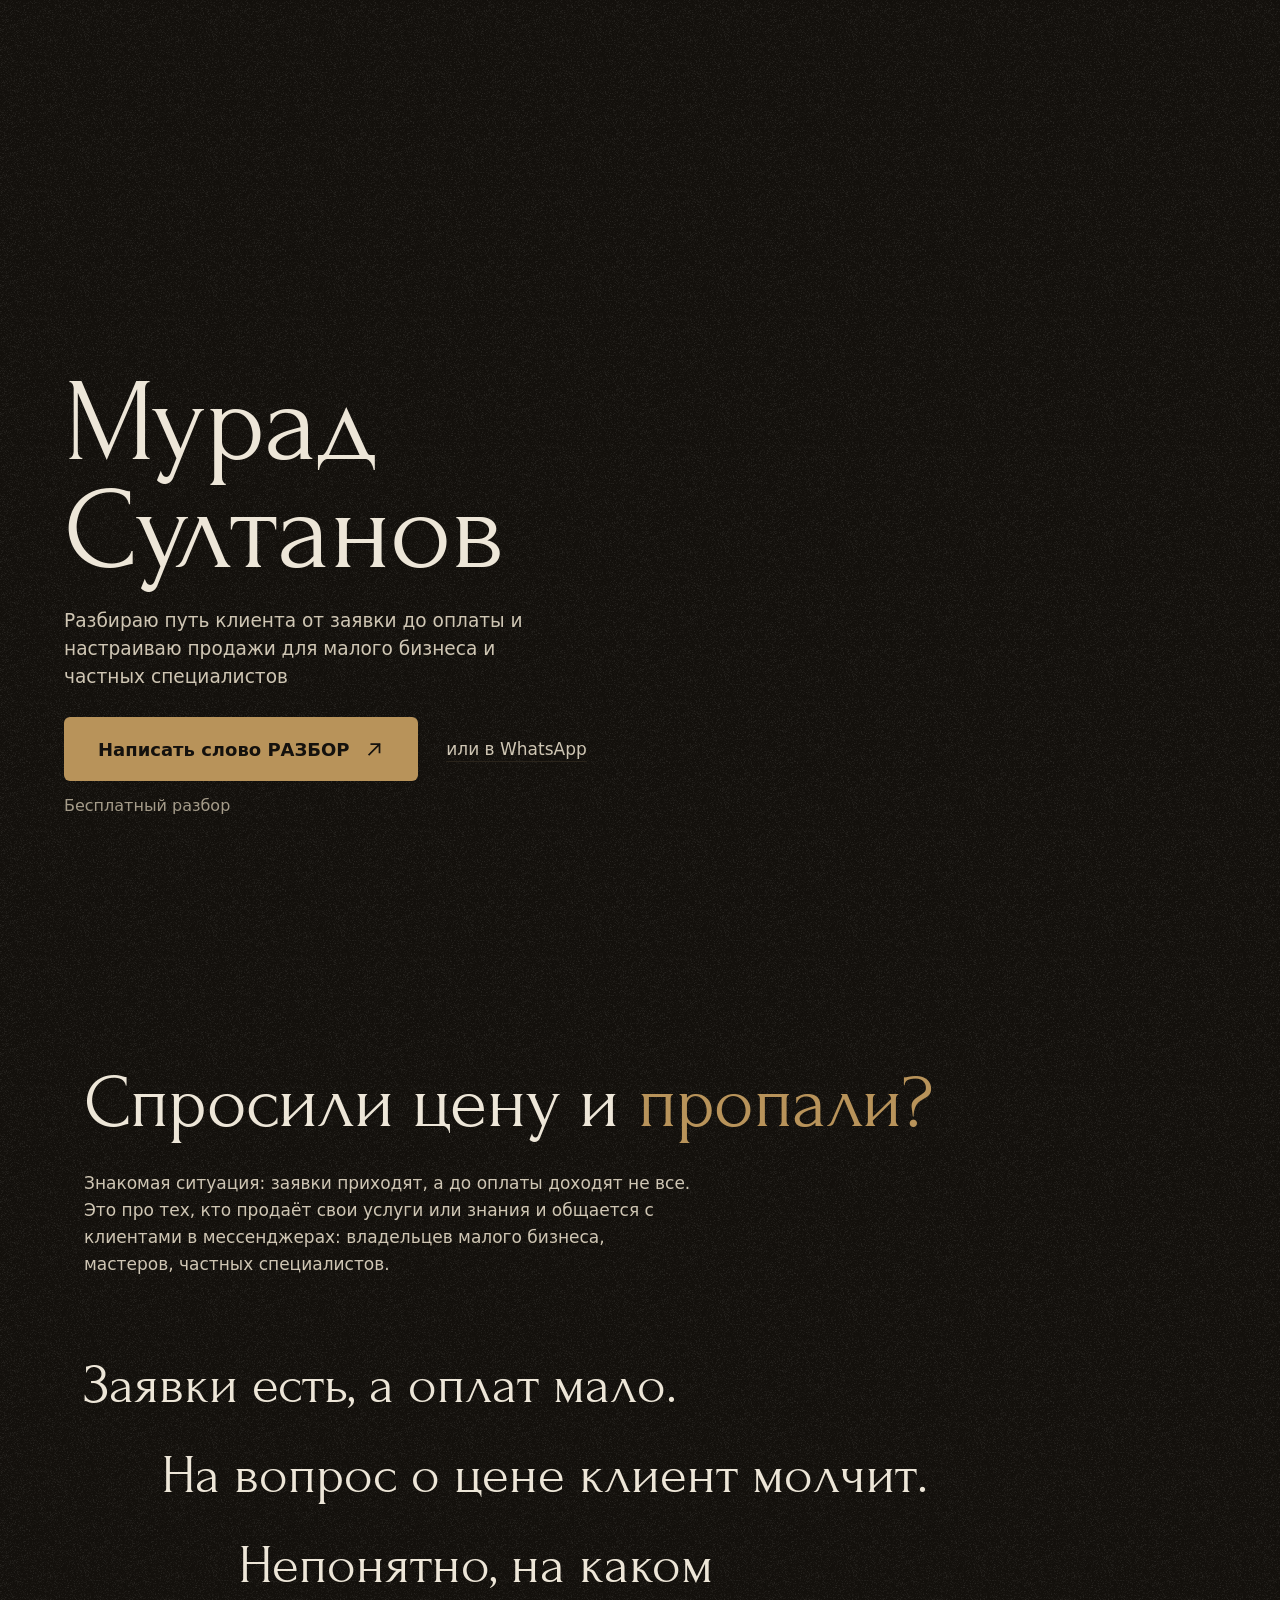
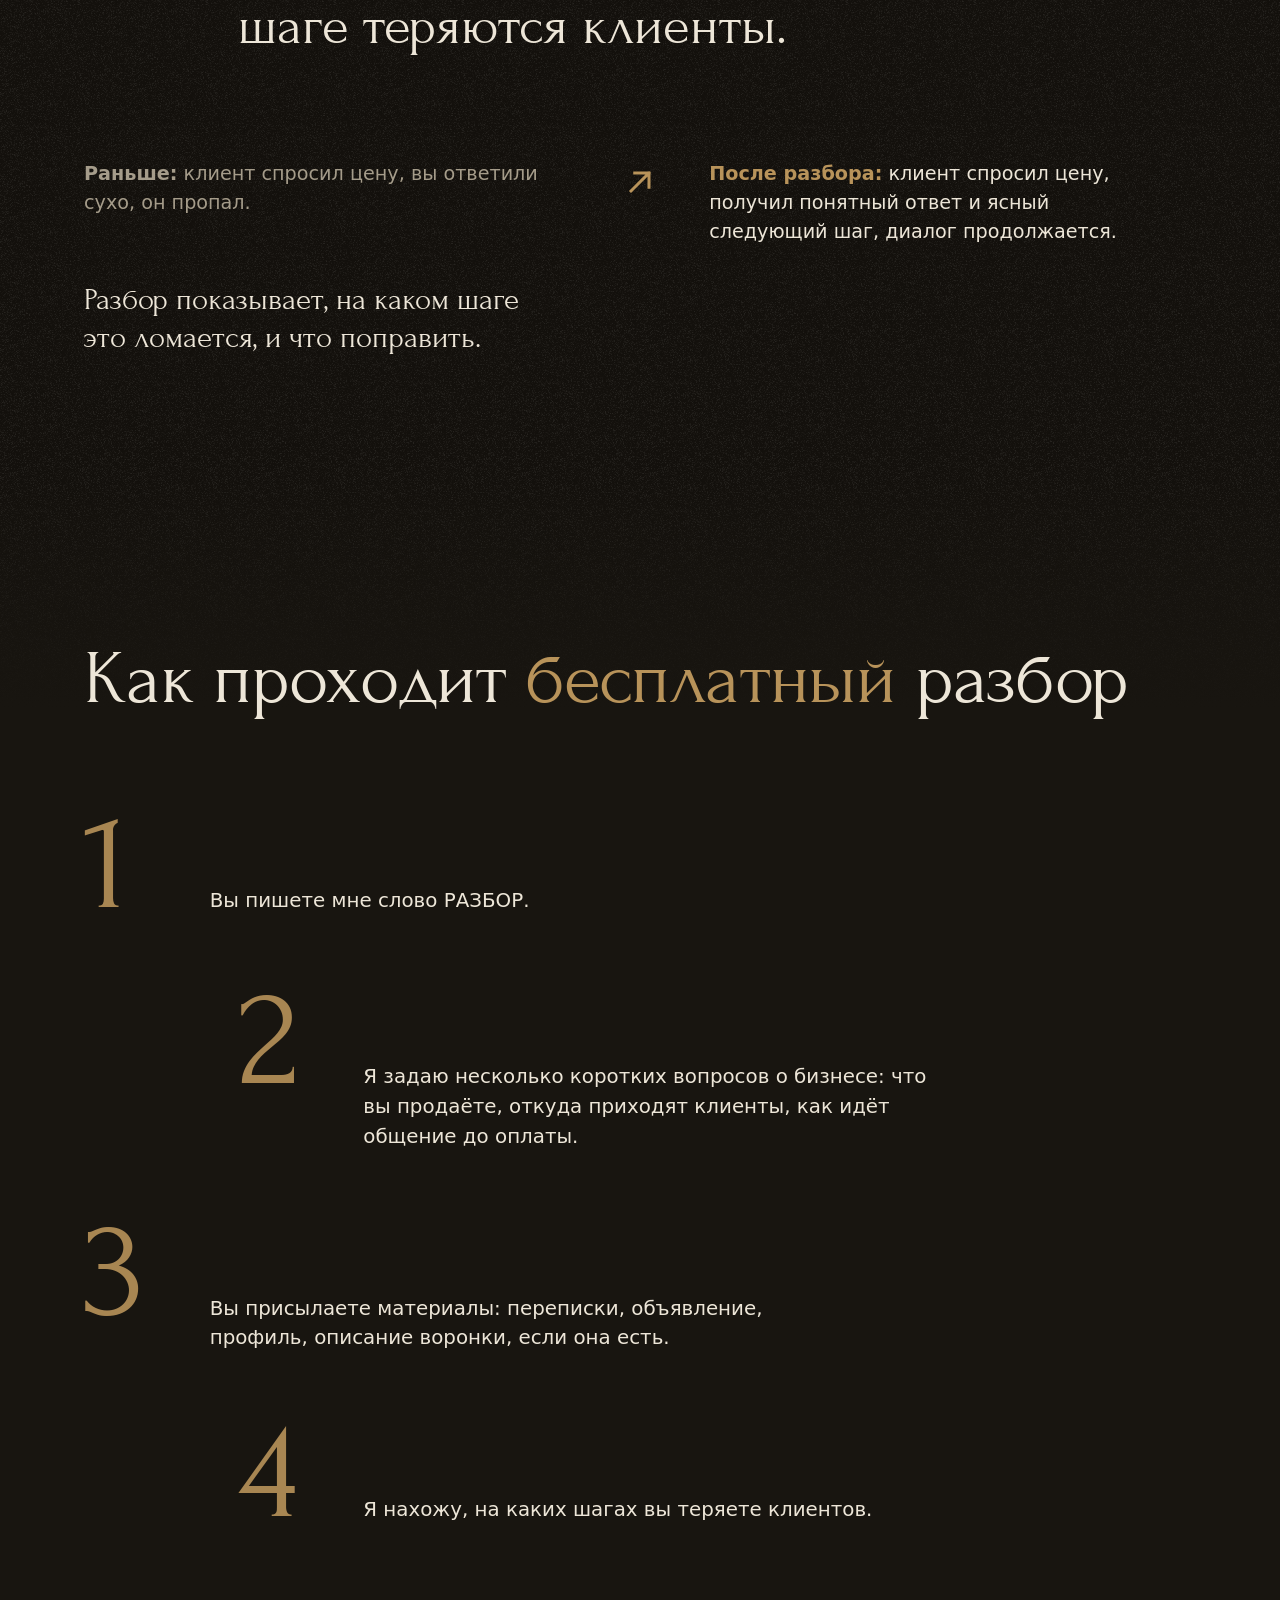
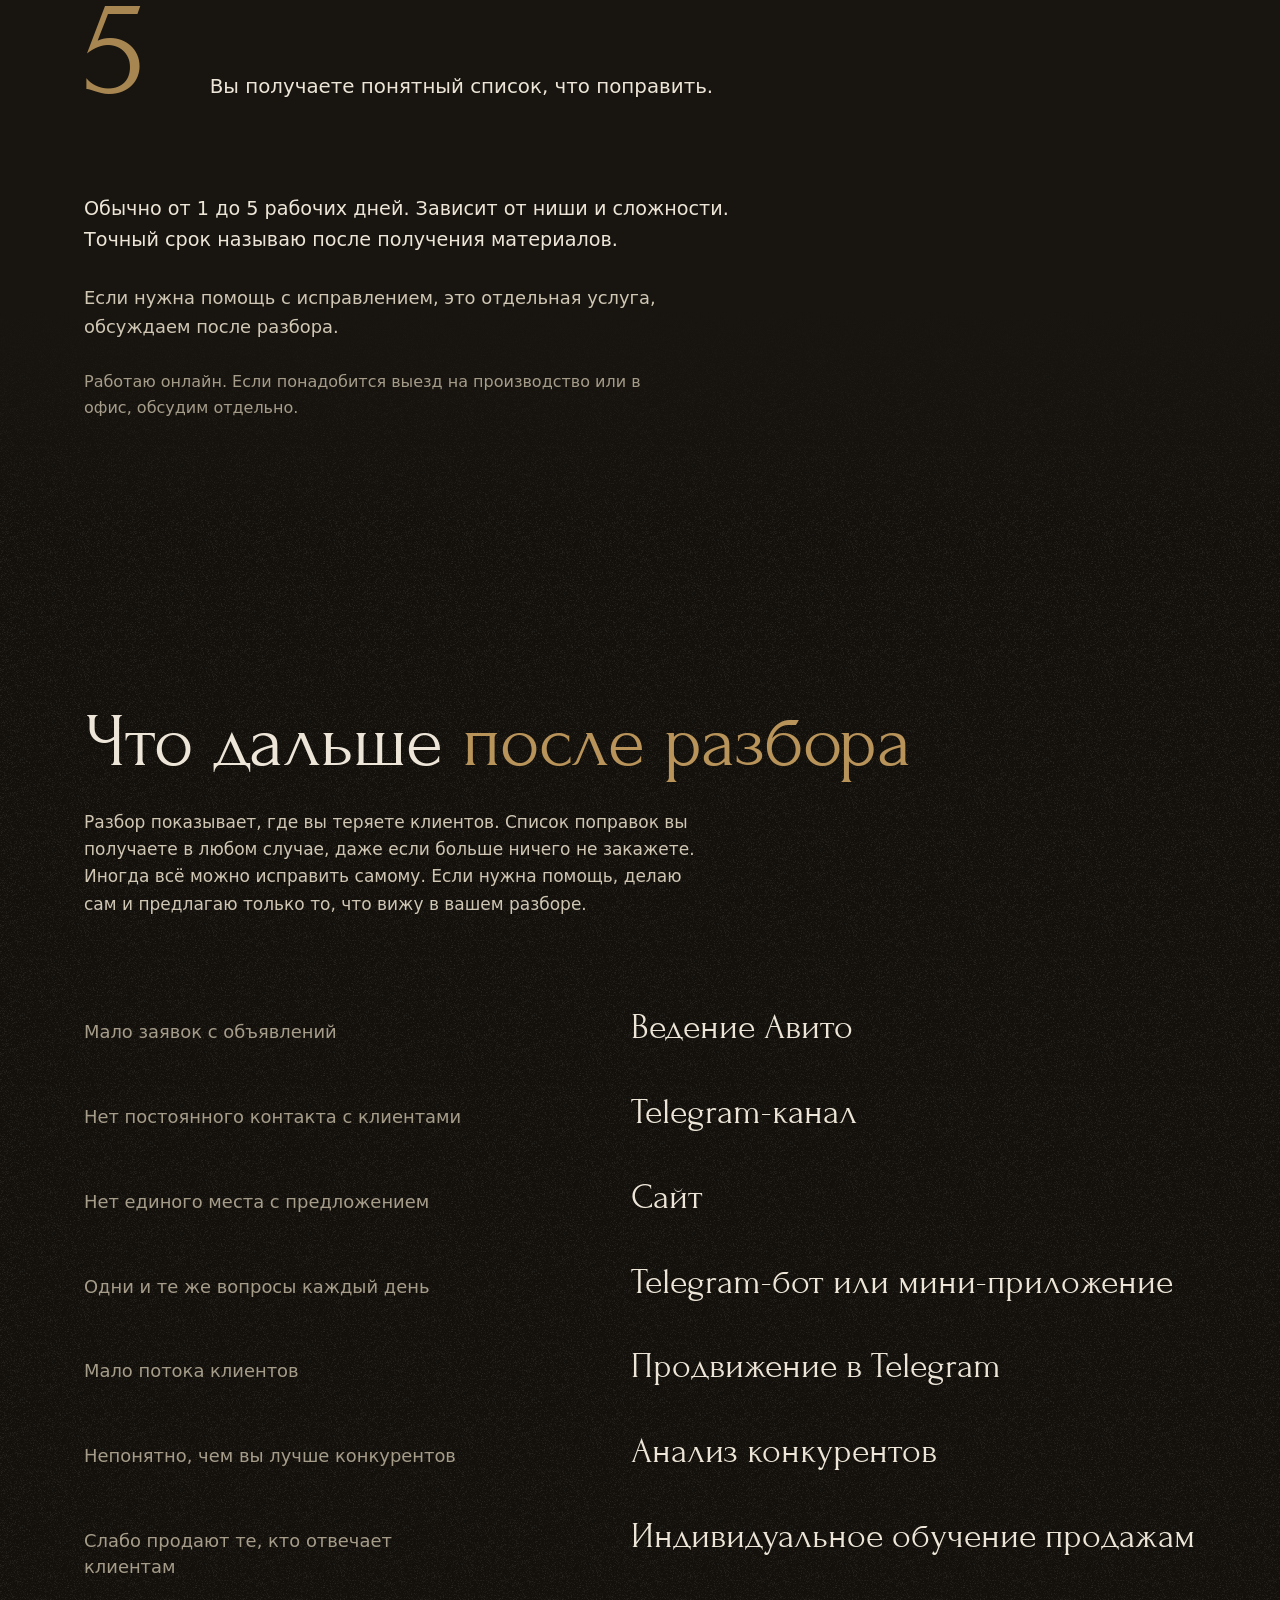
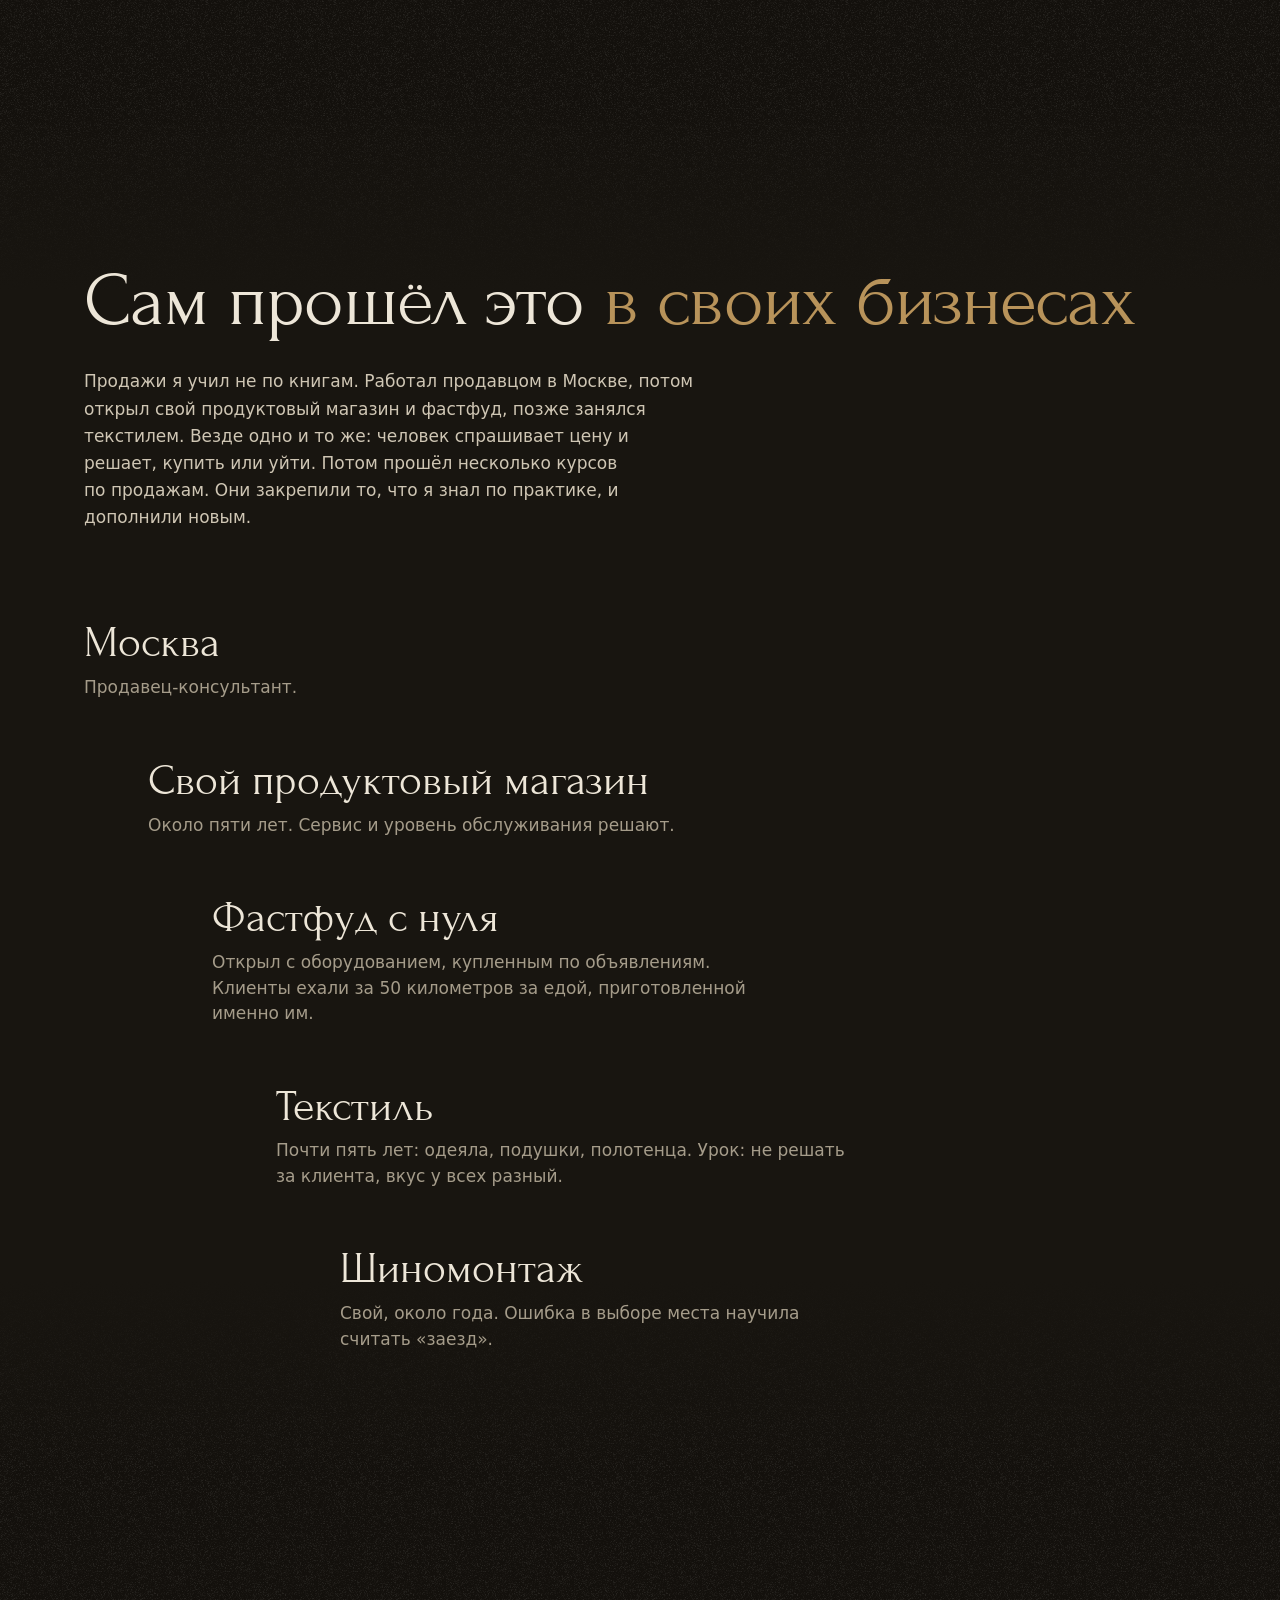
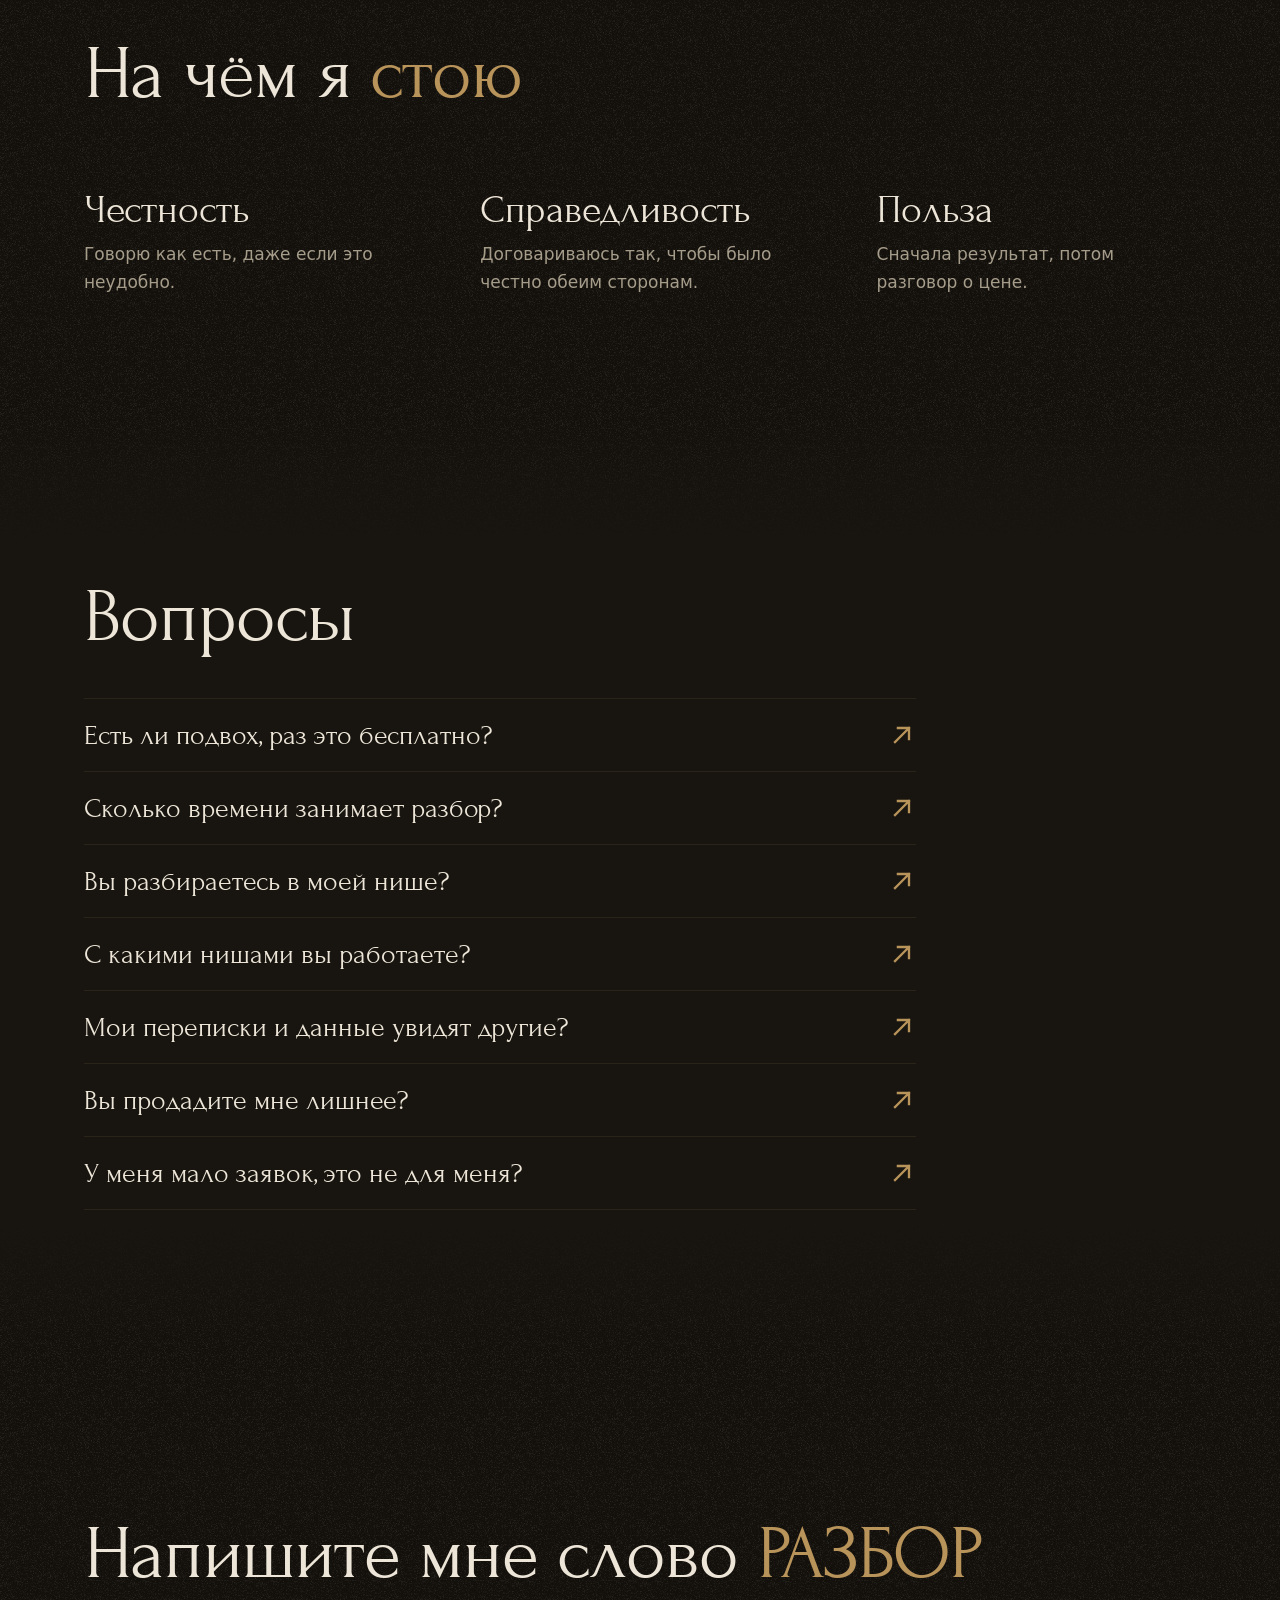
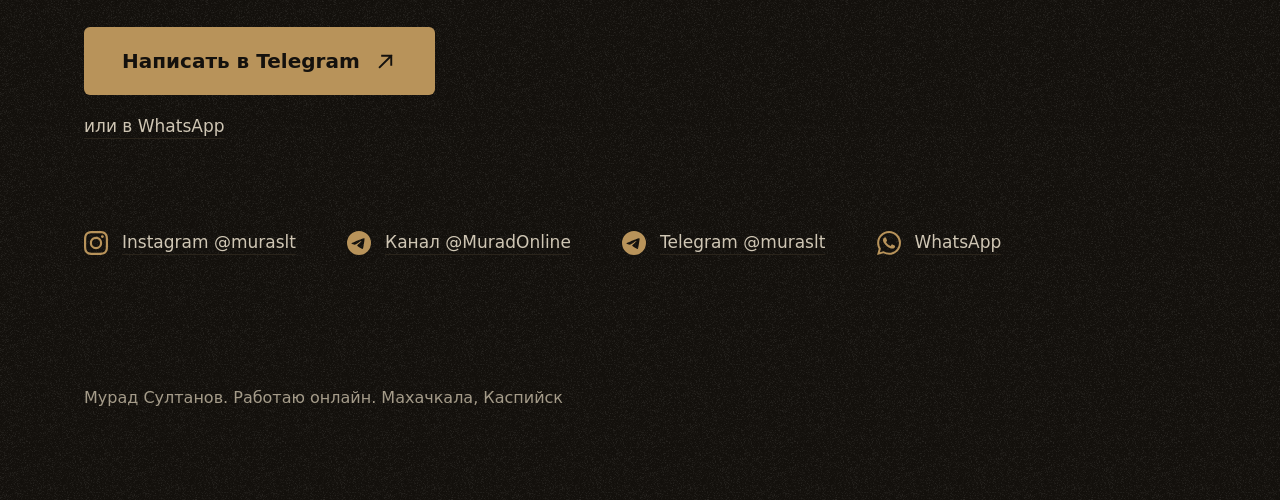
==== index.html @ cf6bb532 "Временный адрес github.io в canonical, og:image и sitemap Co-Authored-By: Claude Sonnet 5.5 <noreply" ====
<!doctype html>
<html lang="ru">
<head>
<meta charset="utf-8">
<meta name="viewport" content="width=device-width, initial-scale=1, viewport-fit=cover">
<title>Мурад Султанов | Разбор бизнеса</title>
<meta name="description" content="Разбираю путь клиента от заявки до оплаты и настраиваю продажи для малого бизнеса и частных специалистов. Бесплатный разбор.">

<!-- ВРЕМЕННО: пока сайт живёт на github.io, он закрыт от индексации. После переезда на свой домен удалите эту строку (см. README). -->
<meta name="robots" content="noindex, nofollow">

<meta http-equiv="Content-Security-Policy" content="default-src 'none'; script-src 'self'; style-src 'self'; img-src 'self'; font-src 'self'; connect-src 'self'; base-uri 'none'; form-action 'none'">
<meta name="referrer" content="no-referrer">
<meta name="theme-color" content="#14110d">
<meta name="color-scheme" content="dark">

<!-- ПЛЕЙСХОЛДЕР: заменить на настоящий адрес после создания репозитория или покупки домена (см. README) -->
<link rel="canonical" href="https://muraslt.github.io/">
<meta property="og:type" content="website">
<meta property="og:locale" content="ru_RU">
<meta property="og:site_name" content="Мурад Султанов">
<meta property="og:title" content="Мурад Султанов | Разбор бизнеса">
<meta property="og:description" content="Разбираю путь клиента от заявки до оплаты и настраиваю продажи для малого бизнеса и частных специалистов. Бесплатный разбор.">
<meta property="og:url" content="https://muraslt.github.io/">
<meta property="og:image" content="https://muraslt.github.io/og-image.jpg">
<meta property="og:image:width" content="1200">
<meta property="og:image:height" content="630">
<meta name="twitter:card" content="summary_large_image">
<meta name="twitter:title" content="Мурад Султанов | Разбор бизнеса">
<meta name="twitter:description" content="Разбираю путь клиента от заявки до оплаты и настраиваю продажи для малого бизнеса и частных специалистов. Бесплатный разбор.">
<meta name="twitter:image" content="https://muraslt.github.io/og-image.jpg">

<link rel="icon" href="favicon.svg" type="image/svg+xml">
<link rel="icon" href="favicon-32.png" type="image/png" sizes="32x32">
<link rel="apple-touch-icon" href="apple-touch-icon.png">

<link rel="preload" href="assets/fonts/forum-cyrillic.woff2" as="font" type="font/woff2" crossorigin>
<link rel="stylesheet" href="assets/style.css">
<script src="assets/main.js" defer></script>
</head>
<body>

<svg class="sprite" aria-hidden="true" focusable="false">
  <symbol id="i-arrow" viewBox="0 0 24 24"><path d="M6 18 18 6M8.5 6H18v9.5" fill="none" stroke="currentColor" stroke-width="2" stroke-linecap="square"/></symbol>
  <symbol id="i-tg" viewBox="0 0 24 24"><path d="M11.944 0A12 12 0 0 0 0 12a12 12 0 0 0 12 12 12 12 0 0 0 12-12A12 12 0 0 0 12 0a12 12 0 0 0-.056 0zm4.962 7.224c.1-.002.321.023.465.14a.506.506 0 0 1 .171.325c.016.093.036.306.02.472-.18 1.898-.962 6.502-1.36 8.627-.168.9-.499 1.201-.82 1.23-.696.065-1.225-.46-1.9-.902-1.056-.693-1.653-1.124-2.678-1.8-1.185-.78-.417-1.21.258-1.91.177-.184 3.247-2.977 3.307-3.23.007-.032.014-.15-.056-.212s-.174-.041-.249-.024c-.106.024-1.793 1.14-5.061 3.345-.48.33-.913.49-1.302.48-.428-.008-1.252-.241-1.865-.44-.752-.245-1.349-.374-1.297-.789.027-.216.325-.437.893-.663 3.498-1.524 5.83-2.529 6.998-3.014 3.332-1.386 4.025-1.627 4.476-1.635z"/></symbol>
  <symbol id="i-ig" viewBox="0 0 24 24"><path d="M7.0301.084c-1.2768.0602-2.1487.264-2.911.5634-.7888.3075-1.4575.72-2.1228 1.3877-.6652.6677-1.075 1.3368-1.3802 2.127-.2954.7638-.4956 1.6365-.552 2.914-.0564 1.2775-.0689 1.6882-.0626 4.947.0062 3.2586.0206 3.6671.0825 4.9473.061 1.2765.264 2.1482.5635 2.9107.308.7889.72 1.4573 1.388 2.1228.6679.6655 1.3365 1.0743 2.1285 1.38.7632.295 1.6361.4961 2.9134.552 1.2773.056 1.6884.069 4.9462.0627 3.2578-.0062 3.668-.0207 4.9478-.0814 1.28-.0607 2.147-.2652 2.9098-.5633.7889-.3086 1.4578-.72 2.1228-1.3881.665-.6682 1.0745-1.3378 1.3795-2.1284.2957-.7632.4966-1.636.552-2.9124.056-1.2809.0692-1.6898.063-4.948-.0063-3.2583-.021-3.6668-.0817-4.9465-.0607-1.2797-.264-2.1487-.5633-2.9117-.3084-.7889-.72-1.4568-1.3876-2.1228C21.2982 1.33 20.628.9208 19.8378.6165 19.074.321 18.2017.1197 16.9244.0645 15.6471.0093 15.236-.005 11.977.0014 8.718.0076 8.31.0215 7.0301.0839m.1402 21.6932c-1.17-.0509-1.8053-.2453-2.2287-.408-.5606-.216-.96-.4771-1.3819-.895-.422-.4178-.6811-.8186-.9-1.378-.1644-.4234-.3624-1.058-.4171-2.228-.0595-1.2645-.072-1.6442-.079-4.848-.007-3.2037.0053-3.583.0607-4.848.05-1.169.2456-1.805.408-2.2282.216-.5613.4762-.96.895-1.3816.4188-.4217.8184-.6814 1.3783-.9003.423-.1651 1.0575-.3614 2.227-.4171 1.2655-.06 1.6447-.072 4.848-.079 3.2033-.007 3.5835.005 4.8495.0608 1.169.0508 1.8053.2445 2.228.408.5608.216.96.4754 1.3816.895.4217.4194.6816.8176.9005 1.3787.1653.4217.3617 1.056.4169 2.2263.0602 1.2655.0739 1.645.0796 4.848.0058 3.203-.0055 3.5834-.061 4.848-.051 1.17-.245 1.8055-.408 2.2294-.216.5604-.4763.96-.8954 1.3814-.419.4215-.8181.6811-1.3783.9-.4224.1649-1.0577.3617-2.2262.4174-1.2656.0595-1.6448.072-4.8493.079-3.2045.007-3.5825-.006-4.848-.0608M16.953 5.5864A1.44 1.44 0 1 0 18.39 4.144a1.44 1.44 0 0 0-1.437 1.4424M5.8385 12.012c.0067 3.4032 2.7706 6.1557 6.173 6.1493 3.4026-.0065 6.157-2.7701 6.1506-6.1733-.0065-3.4032-2.771-6.1565-6.174-6.1498-3.403.0067-6.156 2.771-6.1496 6.1738M8 12.0077a4 4 0 1 1 4.008 3.9921A3.9996 3.9996 0 0 1 8 12.0077"/></symbol>
  <symbol id="i-wa" viewBox="0 0 24 24"><path d="M17.472 14.382c-.297-.149-1.758-.867-2.03-.967-.273-.099-.471-.148-.67.15-.197.297-.767.966-.94 1.164-.173.199-.347.223-.644.075-.297-.15-1.255-.463-2.39-1.475-.883-.788-1.48-1.761-1.653-2.059-.173-.297-.018-.458.13-.606.134-.133.298-.347.446-.52.149-.174.198-.298.298-.497.099-.198.05-.371-.025-.52-.075-.149-.669-1.612-.916-2.207-.242-.579-.487-.5-.669-.51-.173-.008-.371-.01-.57-.01-.198 0-.52.074-.792.372-.272.297-1.04 1.016-1.04 2.479 0 1.462 1.065 2.875 1.213 3.074.149.198 2.096 3.2 5.077 4.487.709.306 1.262.489 1.694.625.712.227 1.36.195 1.871.118.571-.085 1.758-.719 2.006-1.413.248-.694.248-1.289.173-1.413-.074-.124-.272-.198-.57-.347m-5.421 7.403h-.004a9.87 9.87 0 01-5.031-1.378l-.361-.214-3.741.982.998-3.648-.235-.374a9.86 9.86 0 01-1.51-5.26c.001-5.45 4.436-9.884 9.888-9.884 2.64 0 5.122 1.03 6.988 2.898a9.825 9.825 0 012.893 6.994c-.003 5.45-4.437 9.884-9.885 9.884m8.413-18.297A11.815 11.815 0 0012.05 0C5.495 0 .16 5.335.157 11.892c0 2.096.547 4.142 1.588 5.945L.057 24l6.305-1.654a11.882 11.882 0 005.683 1.448h.005c6.554 0 11.89-5.335 11.893-11.893a11.821 11.821 0 00-3.48-8.413Z"/></symbol>
</svg>

<main id="top">

<!-- ====== Первый экран ====== -->
<header class="hero" id="hero">
  <div class="hero__media" data-parallax>
    <picture>
      <source media="(min-width: 900px) and (min-aspect-ratio: 1/1)" type="image/avif" srcset="assets/img/portrait-d-800.avif 800w, assets/img/portrait-d-1400.avif 1400w, assets/img/portrait-d-2000.avif 2000w" sizes="75vw">
      <source media="(min-width: 900px) and (min-aspect-ratio: 1/1)" type="image/webp" srcset="assets/img/portrait-d-800.webp 800w, assets/img/portrait-d-1400.webp 1400w, assets/img/portrait-d-2000.webp 2000w" sizes="75vw">
      <source media="(min-width: 900px) and (min-aspect-ratio: 1/1)" srcset="assets/img/portrait-d-800.jpg 800w, assets/img/portrait-d-1400.jpg 1400w, assets/img/portrait-d-2000.jpg 2000w" sizes="75vw">
      <source type="image/avif" srcset="assets/img/portrait-m-640.avif 640w, assets/img/portrait-m-960.avif 960w, assets/img/portrait-m-1240.avif 1240w" sizes="100vw">
      <source type="image/webp" srcset="assets/img/portrait-m-640.webp 640w, assets/img/portrait-m-960.webp 960w, assets/img/portrait-m-1240.webp 1240w" sizes="100vw">
      <img src="assets/img/portrait-m-960.jpg" srcset="assets/img/portrait-m-640.jpg 640w, assets/img/portrait-m-960.jpg 960w, assets/img/portrait-m-1240.jpg 1240w" sizes="100vw" width="1240" height="1550" alt="Мурад Султанов" fetchpriority="high" decoding="async">
    </picture>
  </div>

  <div class="hero__body">
    <h1><span>Мурад</span> <span>Султанов</span></h1>
    <p class="hero__lead">Разбираю путь клиента от заявки до оплаты и настраиваю продажи для малого бизнеса и частных специалистов</p>
    <div class="hero__cta">
      <a class="btn" href="https://t.me/muraslt?text=%D0%90%D1%81%D1%81%D0%B0%D0%BB%D1%8F%D0%BC%D1%83%20%D0%B0%D0%BB%D0%B5%D0%B9%D0%BA%D1%83%D0%BC%21%20%D0%9C%D1%83%D1%80%D0%B0%D0%B4%2C%20%D1%85%D0%BE%D1%87%D1%83%20%D0%B1%D0%B5%D1%81%D0%BF%D0%BB%D0%B0%D1%82%D0%BD%D1%8B%D0%B9%20%D1%80%D0%B0%D0%B7%D0%B1%D0%BE%D1%80." target="_blank" rel="noopener" data-cta="hero">Написать слово РАЗБОР <svg class="arr" aria-hidden="true"><use href="#i-arrow"/></svg></a>
      <a class="link" href="https://wa.me/79291993333?text=%D0%90%D1%81%D1%81%D0%B0%D0%BB%D1%8F%D0%BC%D1%83%20%D0%B0%D0%BB%D0%B5%D0%B9%D0%BA%D1%83%D0%BC%21%20%D0%9C%D1%83%D1%80%D0%B0%D0%B4%2C%20%D1%85%D0%BE%D1%87%D1%83%20%D0%B1%D0%B5%D1%81%D0%BF%D0%BB%D0%B0%D1%82%D0%BD%D1%8B%D0%B9%20%D1%80%D0%B0%D0%B7%D0%B1%D0%BE%D1%80." target="_blank" rel="noopener">или в WhatsApp</a>
      <p class="hero__note">Бесплатный разбор</p>
    </div>
  </div>
</header>

<!-- ====== С чем помогаю ====== -->
<section class="section" aria-labelledby="h-help">
  <div class="wrap">
    <h2 id="h-help" data-reveal>Спросили цену и <em>пропали?</em></h2>
    <p class="lead" data-reveal>Знакомая ситуация: заявки приходят, а до оплаты доходят не все. Это про тех, кто продаёт свои услуги или знания и общается с клиентами в мессенджерах: владельцев малого бизнеса, мастеров, частных специалистов.</p>

    <ul class="theses">
      <li data-reveal>Заявки есть, а оплат мало.</li>
      <li data-reveal>На вопрос о цене клиент молчит.</li>
      <li data-reveal>Непонятно, на каком шаге теряются клиенты.</li>
    </ul>

    <div class="ba" data-reveal>
      <p class="ba__before"><strong>Раньше:</strong> клиент спросил цену, вы ответили сухо, он пропал.</p>
      <svg class="arr" aria-hidden="true"><use href="#i-arrow"/></svg>
      <p class="ba__after"><strong>После разбора:</strong> клиент спросил цену, получил понятный ответ и ясный следующий шаг, диалог продолжается.</p>
    </div>
    <p class="ba__sum" data-reveal>Разбор показывает, на каком шаге это ломается, и что поправить.</p>
  </div>
</section>

<!-- ====== Как проходит разбор ====== -->
<section class="section section--tint" aria-labelledby="h-how">
  <div class="wrap">
    <h2 id="h-how" data-reveal>Как проходит <em>бесплатный</em> разбор</h2>
    <ol class="steps">
      <li data-reveal><p>Вы пишете мне слово РАЗБОР.</p></li>
      <li data-reveal><p>Я задаю несколько коротких вопросов о бизнесе: что вы продаёте, откуда приходят клиенты, как идёт общение до оплаты.</p></li>
      <li data-reveal><p>Вы присылаете материалы: переписки, объявление, профиль, описание воронки, если она есть.</p></li>
      <li data-reveal><p>Я нахожу, на каких шагах вы теряете клиентов.</p></li>
      <li data-reveal><p>Вы получаете понятный список, что поправить.</p></li>
    </ol>
    <p class="timing" data-reveal>Обычно от 1 до 5 рабочих дней. Зависит от ниши и сложности. Точный срок называю после получения материалов.</p>
    <p class="after-help" data-reveal>Если нужна помощь с исправлением, это отдельная услуга, обсуждаем после разбора.</p>
    <p class="fineprint" data-reveal>Работаю онлайн. Если понадобится выезд на производство или в офис, обсудим отдельно.</p>
  </div>
</section>

<!-- ====== Что дальше после разбора ====== -->
<section class="section" aria-labelledby="h-next">
  <div class="wrap">
    <h2 id="h-next" data-reveal>Что дальше <em>после разбора</em></h2>
    <p class="lead" data-reveal>Разбор показывает, где вы теряете клиентов. Список поправок вы получаете в любом случае, даже если больше ничего не закажете. Иногда всё можно исправить самому. Если нужна помощь, делаю сам и предлагаю только то, что вижу в вашем разборе.</p>
    <dl class="next">
      <div data-reveal><dt>Мало заявок с объявлений</dt><dd>Ведение Авито</dd></div>
      <div data-reveal><dt>Нет постоянного контакта с клиентами</dt><dd>Telegram-канал</dd></div>
      <div data-reveal><dt>Нет единого места с предложением</dt><dd>Сайт</dd></div>
      <div data-reveal><dt>Одни и те же вопросы каждый день</dt><dd>Telegram-бот или мини-приложение</dd></div>
      <div data-reveal><dt>Мало потока клиентов</dt><dd>Продвижение в Telegram</dd></div>
      <div data-reveal><dt>Непонятно, чем вы лучше конкурентов</dt><dd>Анализ конкурентов</dd></div>
      <div data-reveal><dt>Слабо продают те, кто отвечает клиентам</dt><dd>Индивидуальное обучение продажам</dd></div>
    </dl>
  </div>
</section>

<!-- ====== Мой путь ====== -->
<section class="section section--tint" aria-labelledby="h-path">
  <div class="wrap">
    <h2 id="h-path" data-reveal>Сам прошёл это <em>в своих бизнесах</em></h2>
    <p class="lead" data-reveal>Продажи я учил не по книгам. Работал продавцом в Москве, потом открыл свой продуктовый магазин и фастфуд, позже занялся текстилем. Везде одно и то же: человек спрашивает цену и решает, купить или уйти. Потом прошёл несколько курсов по продажам. Они закрепили то, что я знал по практике, и дополнили новым.</p>
    <ol class="path">
      <li data-reveal><h3>Москва</h3><p>Продавец-консультант.</p></li>
      <li data-reveal><h3>Свой продуктовый магазин</h3><p>Около пяти лет. Сервис и уровень обслуживания решают.</p></li>
      <li data-reveal><h3>Фастфуд с нуля</h3><p>Открыл с оборудованием, купленным по объявлениям. Клиенты ехали за 50 километров за едой, приготовленной именно им.</p></li>
      <li data-reveal><h3>Текстиль</h3><p>Почти пять лет: одеяла, подушки, полотенца. Урок: не решать за клиента, вкус у всех разный.</p></li>
      <li data-reveal><h3>Шиномонтаж</h3><p>Свой, около года. Ошибка в выборе места научила считать «заезд».</p></li>
    </ol>
  </div>
</section>

<!-- ====== Принципы ====== -->
<section class="section" aria-labelledby="h-values">
  <div class="wrap">
    <h2 id="h-values" data-reveal>На чём я <em>стою</em></h2>
    <div class="values">
      <div data-reveal><h3>Честность</h3><p>Говорю как есть, даже если это неудобно.</p></div>
      <div data-reveal><h3>Справедливость</h3><p>Договариваюсь так, чтобы было честно обеим сторонам.</p></div>
      <div data-reveal><h3>Польза</h3><p>Сначала результат, потом разговор о цене.</p></div>
    </div>
  </div>
</section>

<!-- ====== Вопросы ====== -->
<section class="section section--tint" aria-labelledby="h-faq">
  <div class="wrap">
    <h2 id="h-faq" data-reveal>Вопросы</h2>
    <div class="faq">
      <details>
        <summary>Есть ли подвох, раз это бесплатно? <svg class="arr" aria-hidden="true"><use href="#i-arrow"/></svg></summary>
        <p>Нет. Разбор бесплатный, и список, что поправить, вы получаете всегда, даже если больше ничего не закажете. Дальше решаете сами: исправить своими силами или попросить помощи. Помощь с исправлением это отдельная услуга.</p>
      </details>
      <details>
        <summary>Сколько времени занимает разбор? <svg class="arr" aria-hidden="true"><use href="#i-arrow"/></svg></summary>
        <p>Обычно от 1 до 5 рабочих дней. Зависит от ниши и сложности: если бизнес масштабный или нишу нужно изучать дольше, например онлайн-бизнес по всей стране, понадобится больше времени. Точный срок называю после получения материалов, до начала работы.</p>
      </details>
      <details>
        <summary>Вы разбираетесь в моей нише? <svg class="arr" aria-hidden="true"><use href="#i-arrow"/></svg></summary>
        <p>Нишу изучаю по вашим ответам и материалам. Продажи везде устроены похоже: человек написал, получил ответ, решил, платить или нет. Сам прошёл это в магазине, общепите и текстиле.</p>
      </details>
      <details>
        <summary>С какими нишами вы работаете? <svg class="arr" aria-hidden="true"><use href="#i-arrow"/></svg></summary>
        <p>Беру не все ниши. Работаю только с тем, что разрешено и честно. Если ваша ниша мне не подходит, скажу об этом сразу, чтобы не тратить ваше время.</p>
      </details>
      <details>
        <summary>Мои переписки и данные увидят другие? <svg class="arr" aria-hidden="true"><use href="#i-arrow"/></svg></summary>
        <p>Нет. Материалы остаются у меня и нужны только для разбора. Если ваш разбор может стать кейсом или отзывом, это возможно только с вашего согласия, без названия и данных, пока вы сами не решите иначе. Без разрешения он никуда не уходит.</p>
      </details>
      <details>
        <summary>Вы продадите мне лишнее? <svg class="arr" aria-hidden="true"><use href="#i-arrow"/></svg></summary>
        <p>Нет. Помощь предлагаю только там, где вижу в разборе, что она нужна. Если не нужна, так и скажу.</p>
      </details>
      <details>
        <summary>У меня мало заявок, это не для меня? <svg class="arr" aria-hidden="true"><use href="#i-arrow"/></svg></summary>
        <p>Это нормально. Разбор как раз показывает, где теряются заявки, даже когда их немного.</p>
      </details>
    </div>
  </div>
</section>

<!--
====== Отзывы (СКРЫТО, заготовка под будущие настоящие отзывы) ======
Включать только настоящие отзывы с письменного согласия автора. Ничего не выдумывать.
<section class="section" aria-labelledby="h-reviews">
  <div class="wrap">
    <h2 id="h-reviews">Отзывы</h2>
    <ul class="reviews">
      <li><blockquote>Текст отзыва</blockquote><p>Имя, ниша (с согласия автора)</p></li>
    </ul>
  </div>
</section>
-->

<!--
====== В деле (СКРЫТО, заготовка под второе фото) ======
<section class="section" aria-labelledby="h-action">
  <div class="wrap">
    <h2 id="h-action">В деле</h2>
    <img src="assets/img/in-action.jpg" width="1600" height="1000" alt="Мурад Султанов за работой" loading="lazy" decoding="async">
  </div>
</section>
-->

<!-- ====== Контакты ====== -->
<section class="section contact" id="contacts" aria-labelledby="h-contact">
  <div class="wrap">
    <h2 id="h-contact" data-reveal>Напишите мне слово <em>РАЗБОР</em></h2>
    <a class="btn" href="https://t.me/muraslt?text=%D0%90%D1%81%D1%81%D0%B0%D0%BB%D1%8F%D0%BC%D1%83%20%D0%B0%D0%BB%D0%B5%D0%B9%D0%BA%D1%83%D0%BC%21%20%D0%9C%D1%83%D1%80%D0%B0%D0%B4%2C%20%D1%85%D0%BE%D1%87%D1%83%20%D0%B1%D0%B5%D1%81%D0%BF%D0%BB%D0%B0%D1%82%D0%BD%D1%8B%D0%B9%20%D1%80%D0%B0%D0%B7%D0%B1%D0%BE%D1%80." target="_blank" rel="noopener" data-cta="final">Написать в Telegram <svg class="arr" aria-hidden="true"><use href="#i-arrow"/></svg></a>
    <p class="contact__alt"><a class="link" href="https://wa.me/79291993333?text=%D0%90%D1%81%D1%81%D0%B0%D0%BB%D1%8F%D0%BC%D1%83%20%D0%B0%D0%BB%D0%B5%D0%B9%D0%BA%D1%83%D0%BC%21%20%D0%9C%D1%83%D1%80%D0%B0%D0%B4%2C%20%D1%85%D0%BE%D1%87%D1%83%20%D0%B1%D0%B5%D1%81%D0%BF%D0%BB%D0%B0%D1%82%D0%BD%D1%8B%D0%B9%20%D1%80%D0%B0%D0%B7%D0%B1%D0%BE%D1%80." target="_blank" rel="noopener">или в WhatsApp</a></p>

    <nav class="social" aria-label="Контакты и соцсети">
      <a href="https://instagram.com/muraslt" target="_blank" rel="noopener"><svg class="ico" aria-hidden="true"><use href="#i-ig"/></svg><span>Instagram @muraslt</span></a>
      <a href="https://t.me/MuradOnline" target="_blank" rel="noopener"><svg class="ico" aria-hidden="true"><use href="#i-tg"/></svg><span>Канал @MuradOnline</span></a>
      <a href="https://t.me/muraslt" target="_blank" rel="noopener"><svg class="ico" aria-hidden="true"><use href="#i-tg"/></svg><span>Telegram @muraslt</span></a>
      <a href="https://wa.me/79291993333" target="_blank" rel="noopener"><svg class="ico" aria-hidden="true"><use href="#i-wa"/></svg><span>WhatsApp</span></a>
    </nav>

    <footer class="footer">
      <p>Мурад Султанов. Работаю онлайн. Махачкала, Каспийск</p>
    </footer>
  </div>
</section>

</main>

<div class="sticky" id="sticky">
  <a class="btn" href="https://t.me/muraslt?text=%D0%90%D1%81%D1%81%D0%B0%D0%BB%D1%8F%D0%BC%D1%83%20%D0%B0%D0%BB%D0%B5%D0%B9%D0%BA%D1%83%D0%BC%21%20%D0%9C%D1%83%D1%80%D0%B0%D0%B4%2C%20%D1%85%D0%BE%D1%87%D1%83%20%D0%B1%D0%B5%D1%81%D0%BF%D0%BB%D0%B0%D1%82%D0%BD%D1%8B%D0%B9%20%D1%80%D0%B0%D0%B7%D0%B1%D0%BE%D1%80." target="_blank" rel="noopener" data-cta="sticky">Написать слово РАЗБОР <svg class="arr" aria-hidden="true"><use href="#i-arrow"/></svg></a>
</div>

</body>
</html>
---- assets/style.css ----
/* Мурад Султанов: сайт-визитка. Чистый CSS, без сборки. */

@font-face {
  font-family: "Forum";
  font-style: normal;
  font-weight: 400;
  font-display: swap;
  src: url("fonts/forum-cyrillic.woff2") format("woff2");
  unicode-range: U+0301, U+0400-045F, U+0490-0491, U+04B0-04B1, U+2116;
}
@font-face {
  font-family: "Forum";
  font-style: normal;
  font-weight: 400;
  font-display: swap;
  src: url("fonts/forum-latin.woff2") format("woff2");
  unicode-range: U+0000-00FF, U+0131, U+0152-0153, U+02BB-02BC, U+02C6, U+02DA, U+02DC, U+2000-206F, U+2074, U+20AC, U+2122, U+2191, U+2193, U+2212, U+2215, U+FEFF, U+FFFD;
}

:root{
  --fade-left: linear-gradient(to right, rgba(0,0,0,0.000) 0.0%, rgba(0,0,0,0.003) 1.9%, rgba(0,0,0,0.023) 3.7%, rgba(0,0,0,0.069) 5.6%, rgba(0,0,0,0.145) 7.4%, rgba(0,0,0,0.246) 9.3%, rgba(0,0,0,0.368) 11.1%, rgba(0,0,0,0.500) 13.0%, rgba(0,0,0,0.632) 14.9%, rgba(0,0,0,0.754) 16.7%, rgba(0,0,0,0.855) 18.6%, rgba(0,0,0,0.931) 20.4%, rgba(0,0,0,0.977) 22.3%, rgba(0,0,0,0.997) 24.1%, rgba(0,0,0,1.000) 26.0%);
  --fade-bottom: linear-gradient(to bottom, rgba(0,0,0,1.000) 56.0%, rgba(0,0,0,0.997) 59.1%, rgba(0,0,0,0.977) 62.3%, rgba(0,0,0,0.931) 65.4%, rgba(0,0,0,0.855) 68.6%, rgba(0,0,0,0.754) 71.7%, rgba(0,0,0,0.632) 74.9%, rgba(0,0,0,0.500) 78.0%, rgba(0,0,0,0.368) 81.1%, rgba(0,0,0,0.246) 84.3%, rgba(0,0,0,0.145) 87.4%, rgba(0,0,0,0.069) 90.6%, rgba(0,0,0,0.023) 93.7%, rgba(0,0,0,0.003) 96.9%, rgba(0,0,0,0.000) 100.0%);
  --fade-sides: linear-gradient(to right, rgba(0,0,0,0.000) 0.0%, rgba(0,0,0,0.005) 2.5%, rgba(0,0,0,0.035) 5.0%, rgba(0,0,0,0.104) 7.5%, rgba(0,0,0,0.210) 10.0%, rgba(0,0,0,0.347) 12.5%, rgba(0,0,0,0.500) 15.0%, rgba(0,0,0,0.653) 17.5%, rgba(0,0,0,0.790) 20.0%, rgba(0,0,0,0.896) 22.5%, rgba(0,0,0,0.965) 25.0%, rgba(0,0,0,0.995) 27.5%, rgba(0,0,0,1.000) 30.0%, rgba(0,0,0,1.000) 70.0%, rgba(0,0,0,0.995) 72.5%, rgba(0,0,0,0.965) 75.0%, rgba(0,0,0,0.896) 77.5%, rgba(0,0,0,0.790) 80.0%, rgba(0,0,0,0.653) 82.5%, rgba(0,0,0,0.500) 85.0%, rgba(0,0,0,0.347) 87.5%, rgba(0,0,0,0.210) 90.0%, rgba(0,0,0,0.104) 92.5%, rgba(0,0,0,0.035) 95.0%, rgba(0,0,0,0.005) 97.5%, rgba(0,0,0,0.000) 100.0%);
  --fade-bottom-m: linear-gradient(to bottom, rgba(0,0,0,1.000) 64.0%, rgba(0,0,0,0.997) 66.6%, rgba(0,0,0,0.977) 69.1%, rgba(0,0,0,0.931) 71.7%, rgba(0,0,0,0.855) 74.3%, rgba(0,0,0,0.754) 76.9%, rgba(0,0,0,0.632) 79.4%, rgba(0,0,0,0.500) 82.0%, rgba(0,0,0,0.368) 84.6%, rgba(0,0,0,0.246) 87.1%, rgba(0,0,0,0.145) 89.7%, rgba(0,0,0,0.069) 92.3%, rgba(0,0,0,0.023) 94.9%, rgba(0,0,0,0.003) 97.4%, rgba(0,0,0,0.000) 100.0%);
}

:root {
  --bg: #14110d;
  --surface: #1d1913;
  --tint: #181510;
  --edge: #2a241b;
  --text: #ede6d8;
  --text-2: #cfc6b4;
  --muted: #a59c8a;
  --accent: #b8935a;
  --accent-hover: #c8a66c;
  --accent-press: #a3803f;
  --on-accent: #14110d;

  --r: 6px;
  --pad: clamp(20px, 5vw, 72px);
  --serif: "Forum", "Iowan Old Style", Georgia, "Times New Roman", serif;
  --sans: system-ui, -apple-system, "Segoe UI", Roboto, sans-serif;

  color-scheme: dark;
  interpolate-size: allow-keywords;
}

*,
*::before,
*::after {
  box-sizing: border-box;
}

html {
  background: var(--bg);
  -webkit-text-size-adjust: 100%;
  text-size-adjust: 100%;
}

body {
  margin: 0;
  background: var(--bg) url("grain.png") repeat;
  background-size: 128px 128px;
  color: var(--text);
  font: 17px/1.6 var(--sans);
  overflow-x: clip;
  -webkit-font-smoothing: antialiased;
}

img {
  display: block;
  max-width: 100%;
}

h1,
h2,
h3,
p,
ol,
ul,
dl,
dd {
  margin: 0;
}

ol,
ul {
  padding: 0;
  list-style: none;
}

a {
  color: inherit;
}

:focus-visible {
  outline: 2px solid var(--text);
  outline-offset: 4px;
  border-radius: 2px;
}

.sprite {
  position: absolute;
  width: 0;
  height: 0;
  overflow: hidden;
}

.wrap {
  width: 100%;
  max-width: 1240px;
  margin-inline: auto;
  padding-inline: var(--pad);
}

.ico {
  width: 24px;
  height: 24px;
  flex: none;
  fill: currentColor;
}

.arr {
  width: 1.15em;
  height: 1.15em;
  flex: none;
  transition: transform 0.25s ease;
}

/* ---------- кнопка ---------- */

.btn {
  display: inline-flex;
  align-items: center;
  justify-content: center;
  gap: 14px;
  min-height: 60px;
  padding: 0 28px;
  border-radius: var(--r);
  background: var(--accent);
  color: var(--on-accent);
  font: 600 18px/1.2 var(--sans);
  text-decoration: none;
  transition: background-color 0.2s ease;
}
.btn:hover {
  background: var(--accent-hover);
}
.btn:active {
  background: var(--accent-press);
}
.btn:hover .arr,
.btn:focus-visible .arr {
  transform: translate(3px, -3px);
}
.btn:focus-visible {
  outline-color: var(--text);
}

.link {
  display: inline-flex;
  align-items: center;
  gap: 8px;
  min-height: 48px;
  color: var(--text-2);
  text-decoration: underline;
  text-decoration-color: var(--edge);
  text-decoration-thickness: 1px;
  text-underline-offset: 6px;
  transition: color 0.2s ease, text-decoration-color 0.2s ease;
}
.link:hover {
  color: var(--text);
  text-decoration-color: var(--accent);
}
.link:hover .arr {
  transform: translate(2px, -2px);
}

/* ---------- первый экран ---------- */

.hero {
  position: relative;
  isolation: isolate;
  display: flex;
  flex-direction: column;
  min-height: 100vh;
  min-height: 100svh;
  overflow: clip;
}

.hero__media {
  position: relative;
  z-index: -1;
  flex: 1 1 0;
  min-height: 300px;
  max-height: 124vw;
  -webkit-mask-image: var(--fade-bottom-m);
  mask-image: var(--fade-bottom-m);
  will-change: transform;
}
.hero__media img {
  position: absolute;
  inset: 0;
  width: 100%;
  height: 100%;
  object-fit: cover;
  object-position: 50% 0;
}

.hero__body {
  position: relative;
  flex: none;
  margin-top: calc(-1 * clamp(36px, 11vw, 84px));
  padding: 0 var(--pad) clamp(20px, 3.5svh, 40px);
}

.hero h1 {
  font: 400 clamp(52px, 17vw, 124px) / 0.95 var(--serif);
  letter-spacing: -0.01em;
  color: var(--text);
}
.hero h1 span {
  display: block;
}

.hero__lead {
  max-width: 34em;
  margin-top: clamp(14px, 2.4svh, 24px);
  color: var(--text-2);
  font-size: 18px;
  line-height: 1.5;
  text-wrap: pretty;
}

.hero__cta {
  margin-top: clamp(18px, 3svh, 32px);
  display: grid;
  grid-template-columns: 1fr auto;
  grid-template-areas:
    "btn btn"
    "note alt";
  align-items: center;
  column-gap: 16px;
}
.hero__cta .btn {
  grid-area: btn;
  width: 100%;
}
.hero__cta .link {
  grid-area: alt;
}
.hero__note {
  grid-area: note;
  color: var(--muted);
  font-size: 16px;
}

/* планшет вертикально: портрет по центру, края растворяются */
@media (min-width: 600px) and (max-aspect-ratio: 1/1) {
  .hero__media {
    flex: none;
    min-height: 0;
    max-height: none;
    width: min(100%, 46svh);
    aspect-ratio: 1240 / 1550;
    align-self: center;
  }
  .hero__media img {
    -webkit-mask-image: var(--fade-sides);
    mask-image: var(--fade-sides);
  }
  .hero__body {
    width: 100%;
    max-width: 720px;
    align-self: center;
    margin-top: calc(-1 * clamp(36px, 8vw, 70px));
  }
  .hero h1 {
    font-size: clamp(64px, 14vw, 124px);
  }
}

@media (min-width: 900px) and (min-aspect-ratio: 1/1) {
  .hero {
    --left: clamp(24px, 5vw, 120px);
    --name: clamp(56px, min(9.2vw, 17.5svh), 200px);
    justify-content: flex-end;
  }
  .hero__media {
    position: absolute;
    top: 0;
    bottom: 0;
    flex: none;
    min-height: 0;
    max-height: none;
    height: auto;
    width: calc(100vh * 1.1614);
    width: calc(100svh * 1.1614);
    /* сдвиг вправо, чтобы лицо не попадало под имя на узких ноутбуках */
    right: calc(-1 * max(0px, calc(var(--left) + var(--name) * 3.95 + 3.4vw - 100vw + 94.65svh)));
    -webkit-mask-image: var(--fade-bottom);
    mask-image: var(--fade-bottom);
  }
  .hero__media img {
    object-position: 0 0;
    -webkit-mask-image: var(--fade-left);
    mask-image: var(--fade-left);
  }
  .hero__body {
    margin-top: 0;
    padding: 0 var(--left) clamp(40px, 9svh, 110px);
    max-width: none;
  }
  .hero h1 {
    font-size: var(--name);
    line-height: 0.92;
  }
  .hero__lead {
    max-width: 27em;
    font-size: clamp(18px, 1.45vw, 23px);
  }
  .hero__cta {
    grid-template-columns: auto auto;
    grid-template-areas:
      "btn alt"
      "note note";
    column-gap: 28px;
    justify-content: start;
    justify-items: start;
    align-items: center;
  }
  .hero__cta .btn {
    grid-area: btn;
    width: auto;
    min-height: 64px;
    padding: 0 34px;
  }
  .hero__cta .link {
    grid-area: alt;
  }
  .hero__note {
    margin-top: 12px;
  }
}

/* ---------- секции ---------- */

.section {
  padding-block: clamp(72px, 11vw, 150px);
}
.section--tint {
  background: linear-gradient(to bottom, transparent 0, var(--tint) 14%, var(--tint) 86%, transparent 100%);
}

h2 {
  font: 400 clamp(36px, 6vw, 76px) / 1.04 var(--serif);
  letter-spacing: -0.01em;
  text-wrap: balance;
  max-width: 16em;
}
h2 em {
  font-style: normal;
  color: var(--accent);
}

.lead {
  max-width: 36em;
  margin-top: 28px;
  color: var(--text-2);
  font-size: clamp(17px, 1.3vw, 20px);
  text-wrap: pretty;
}

/* Блок 2 */

.theses {
  margin-top: clamp(40px, 6vw, 80px);
  display: grid;
  gap: clamp(14px, 2.2vw, 28px);
}
.theses li {
  font: 400 clamp(26px, 4.3vw, 56px) / 1.12 var(--serif);
  max-width: 17em;
  text-wrap: balance;
}
@media (min-width: 900px) {
  .theses li:nth-child(2) {
    margin-left: 6vw;
  }
  .theses li:nth-child(3) {
    margin-left: 12vw;
  }
}

.ba {
  margin-top: clamp(56px, 8vw, 110px);
  display: grid;
  gap: 18px;
  align-items: start;
}
.ba p {
  font-size: clamp(18px, 1.5vw, 22px);
  line-height: 1.5;
  max-width: 24em;
}
.ba strong {
  font-weight: 600;
}
.ba__before {
  color: var(--muted);
}
.ba__after {
  color: var(--text);
}
.ba__after strong {
  color: var(--accent);
}
.ba .arr {
  width: 36px;
  height: 36px;
  color: var(--accent);
  transform: rotate(90deg);
}
.ba__sum {
  margin-top: 34px;
  font: 400 clamp(22px, 2.4vw, 32px) / 1.25 var(--serif);
  max-width: 24em;
  text-wrap: balance;
}
@media (min-width: 760px) {
  .ba {
    grid-template-columns: 1fr auto 1fr;
    gap: clamp(24px, 4vw, 56px);
    align-items: start;
  }
  .ba .arr {
    transform: none;
    margin-top: 4px;
  }
}

/* Блок 3 */

.steps {
  margin-top: clamp(48px, 7vw, 96px);
  display: grid;
  gap: clamp(36px, 5vw, 64px);
}
.steps li {
  display: grid;
  grid-template-columns: auto 1fr;
  align-items: baseline;
  column-gap: clamp(18px, 3vw, 44px);
  max-width: 46rem;
}
.steps li::before {
  content: counter(step);
  counter-increment: step;
  font: 400 clamp(64px, 11vw, 150px) / 0.8 var(--serif);
  color: var(--accent);
  opacity: 0.9;
  min-width: 0.62em;
}
.steps {
  counter-reset: step;
}
.steps p {
  font-size: clamp(18px, 1.55vw, 22px);
  line-height: 1.5;
  max-width: 30em;
  text-wrap: pretty;
}
@media (min-width: 900px) {
  .steps li:nth-child(even) {
    margin-left: clamp(48px, 12vw, 190px);
  }
  .steps li:nth-child(1) {
    margin-left: 0;
  }
}

.timing {
  margin-top: clamp(48px, 7vw, 88px);
  max-width: 36em;
  font-size: clamp(18px, 1.5vw, 21px);
  color: var(--text);
}
.after-help {
  margin-top: 28px;
  max-width: 36em;
  color: var(--text-2);
  font-size: clamp(17px, 1.4vw, 20px);
}
.fineprint {
  margin-top: 28px;
  max-width: 36em;
  color: var(--muted);
  font-size: 16px;
}

/* Блок 3а */

.next {
  margin-top: clamp(48px, 7vw, 96px);
  display: grid;
  gap: clamp(26px, 3.4vw, 44px);
}
.next div {
  display: grid;
  gap: 4px;
}
.next dt {
  color: var(--muted);
  font-size: 17px;
  line-height: 1.45;
}
.next dd {
  font: 400 clamp(26px, 2.8vw, 38px) / 1.15 var(--serif);
  color: var(--text);
}
@media (min-width: 820px) {
  .next div {
    grid-template-columns: minmax(0, 5fr) minmax(0, 6fr);
    column-gap: clamp(32px, 6vw, 96px);
    align-items: baseline;
  }
  .next dt {
    font-size: clamp(17px, 1.4vw, 20px);
    max-width: 22em;
  }
}

/* Блок 4 */

.path {
  margin-top: clamp(48px, 7vw, 88px);
  display: grid;
  gap: clamp(32px, 4.4vw, 56px);
}
.path li {
  max-width: 34em;
}
.path h3 {
  font: 400 clamp(28px, 3.4vw, 46px) / 1.1 var(--serif);
}
.path p {
  margin-top: 8px;
  color: var(--muted);
  font-size: clamp(17px, 1.3vw, 19px);
  line-height: 1.5;
  text-wrap: pretty;
}
@media (min-width: 900px) {
  .path li:nth-child(2) {
    margin-left: 5vw;
  }
  .path li:nth-child(3) {
    margin-left: 10vw;
  }
  .path li:nth-child(4) {
    margin-left: 15vw;
  }
  .path li:nth-child(5) {
    margin-left: 20vw;
  }
}

/* Блок 5 */

.values {
  margin-top: clamp(44px, 6vw, 80px);
  display: grid;
  gap: clamp(36px, 4vw, 56px);
}
.values h3 {
  font: 400 clamp(40px, 5.2vw, 68px) / 1 var(--serif);
  color: var(--text);
}
.values p {
  margin-top: 12px;
  max-width: 20em;
  color: var(--muted);
  font-size: clamp(17px, 1.3vw, 19px);
}
@media (min-width: 900px) {
  .values {
    grid-template-columns: repeat(3, minmax(0, 1fr));
    column-gap: clamp(36px, 6vw, 96px);
  }
  .values h3 {
    font-size: clamp(30px, 3.1vw, 46px);
  }
}

/* FAQ */

.faq {
  margin-top: clamp(40px, 5vw, 64px);
  max-width: 52rem;
}
.faq details {
  border-bottom: 1px solid var(--edge);
}
.faq details:first-child {
  border-top: 1px solid var(--edge);
}
.faq summary {
  display: flex;
  align-items: center;
  justify-content: space-between;
  gap: 24px;
  min-height: 72px;
  padding-block: 14px;
  cursor: pointer;
  list-style: none;
  font: 400 clamp(22px, 2.2vw, 28px) / 1.2 var(--serif);
  transition: color 0.2s ease;
}
.faq summary::-webkit-details-marker {
  display: none;
}
.faq summary:hover {
  color: var(--accent-hover);
}
.faq summary .arr {
  color: var(--accent);
  width: 28px;
  height: 28px;
}
.faq details[open] summary .arr {
  transform: rotate(90deg);
}
.faq details p {
  padding: 2px 0 28px;
  max-width: 40em;
  color: var(--text-2);
  text-wrap: pretty;
}
.faq details::details-content {
  block-size: 0;
  overflow: clip;
  transition: block-size 0.35s ease, content-visibility 0.35s allow-discrete;
}
.faq details[open]::details-content {
  block-size: auto;
}

/* Контакты */

.contact {
  padding-bottom: clamp(48px, 7vw, 90px);
}
.contact .btn {
  margin-top: clamp(32px, 5vw, 56px);
  min-height: 68px;
  padding: 0 38px;
  font-size: 20px;
  width: 100%;
}
@media (min-width: 640px) {
  .contact .btn {
    width: auto;
  }
}
.contact__alt {
  margin-top: 8px;
}
.social {
  margin-top: clamp(40px, 5vw, 64px);
  display: grid;
  gap: 4px;
}
.social a {
  display: inline-flex;
  align-items: center;
  gap: 14px;
  min-height: 56px;
  width: fit-content;
  color: var(--text-2);
  text-decoration: none;
  transition: color 0.2s ease;
}
.social a:hover {
  color: var(--text);
}
.social a span {
  text-decoration: underline;
  text-decoration-color: var(--edge);
  text-underline-offset: 6px;
  transition: text-decoration-color 0.2s ease;
}
.social a:hover span {
  text-decoration-color: var(--accent);
}
.social .ico {
  color: var(--accent);
}
@media (min-width: 900px) {
  .social {
    grid-auto-flow: column;
    grid-auto-columns: max-content;
    column-gap: clamp(28px, 4vw, 56px);
  }
}

.footer {
  margin-top: clamp(64px, 9vw, 120px);
  color: var(--muted);
  font-size: 16px;
  line-height: 1.5;
}

/* ---------- липкая кнопка на телефоне ---------- */

.sticky {
  position: fixed;
  left: 0;
  right: 0;
  bottom: 0;
  z-index: 10;
  display: none;
  padding: 10px var(--pad) calc(10px + env(safe-area-inset-bottom, 0px));
  background: var(--surface);
  border-top: 1px solid var(--edge);
  transform: translateY(105%);
  visibility: hidden;
  transition: transform 0.3s ease, visibility 0s linear 0.3s;
}
.sticky.is-on {
  transform: none;
  visibility: visible;
  transition: transform 0.3s ease;
}
.sticky .btn {
  width: 100%;
  min-height: 52px;
}
.js .sticky {
  display: block;
}
@media (min-width: 900px) and (min-aspect-ratio: 1/1) {
  .js .sticky {
    display: none;
  }
}

/* ---------- движение ---------- */

.js [data-reveal] {
  transform: translateY(22px);
  transition: transform 0.7s cubic-bezier(0.2, 0.7, 0.2, 1);
}
.js [data-reveal].in {
  transform: none;
}

@media (prefers-reduced-motion: reduce) {
  *,
  *::before,
  *::after {
    transition: none !important;
    animation: none !important;
  }
  .js [data-reveal] {
    transform: none;
  }
  .hero__media {
    will-change: auto;
  }
}
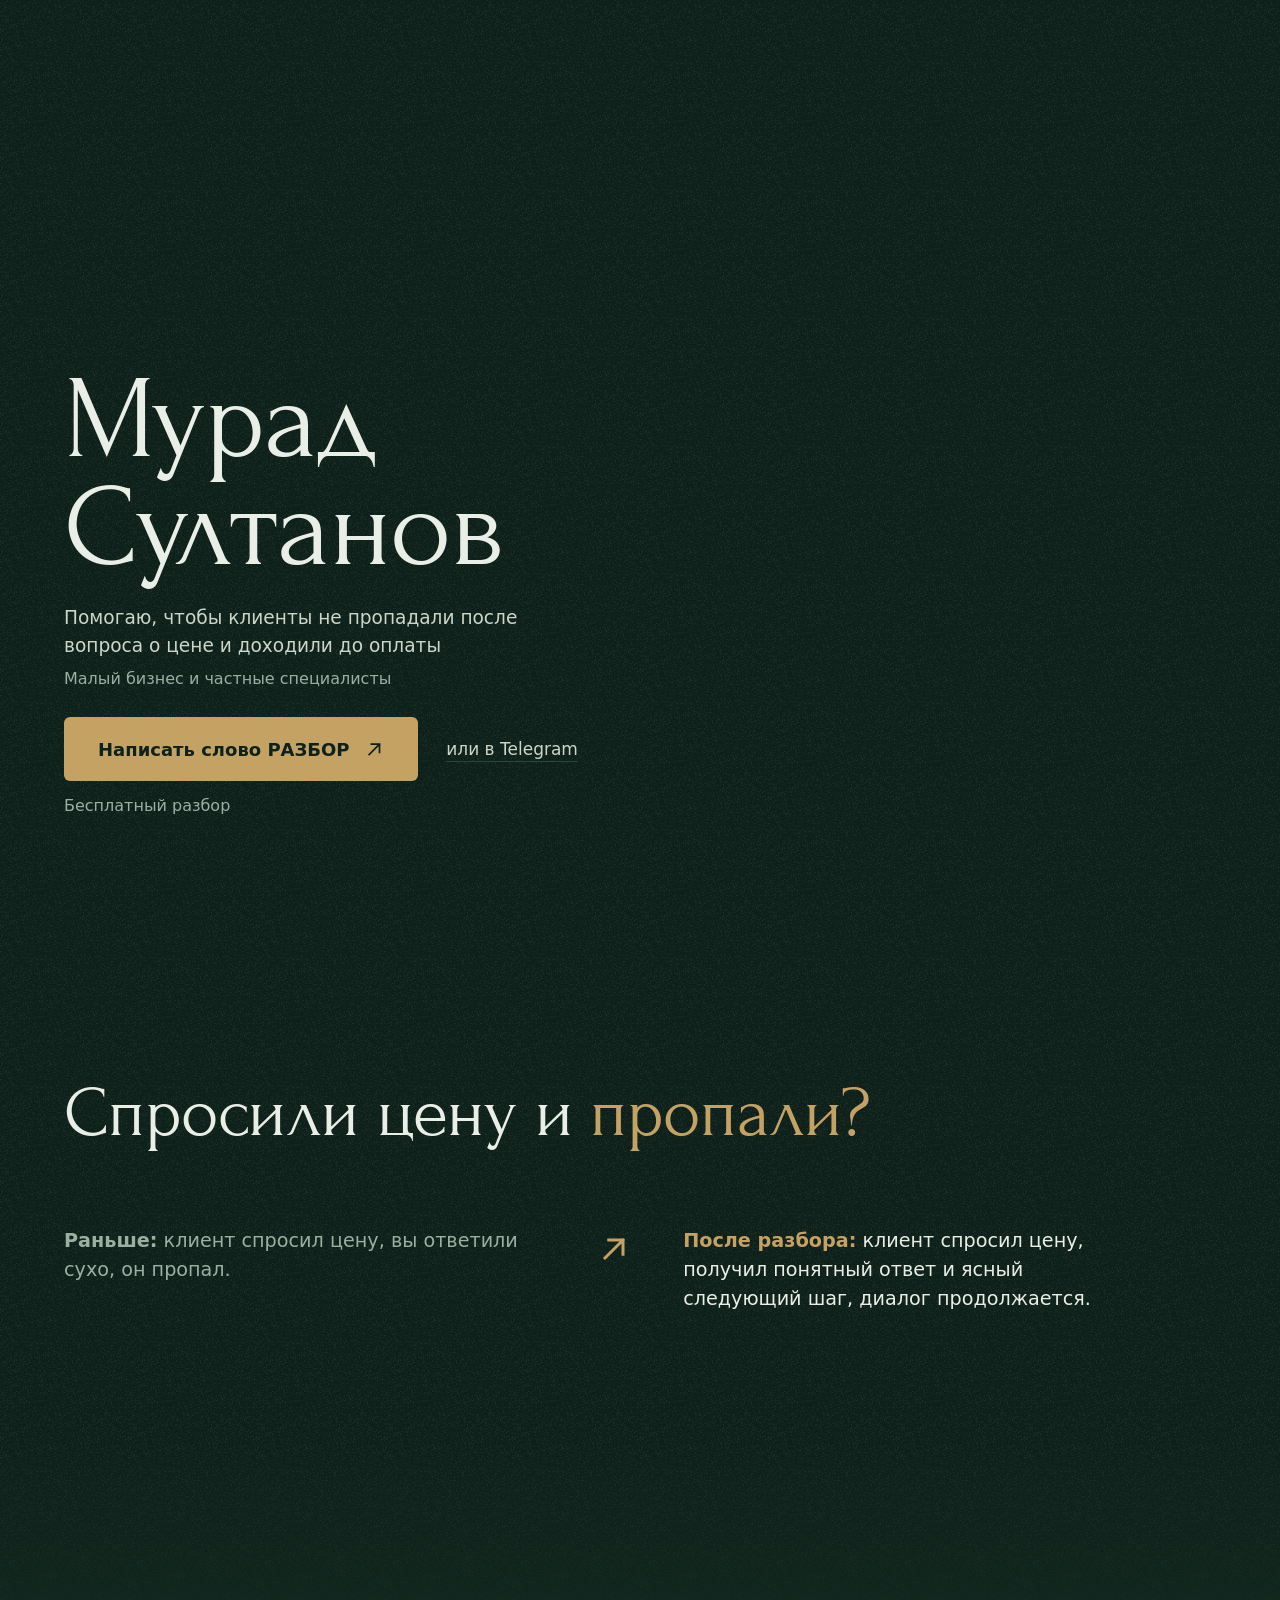
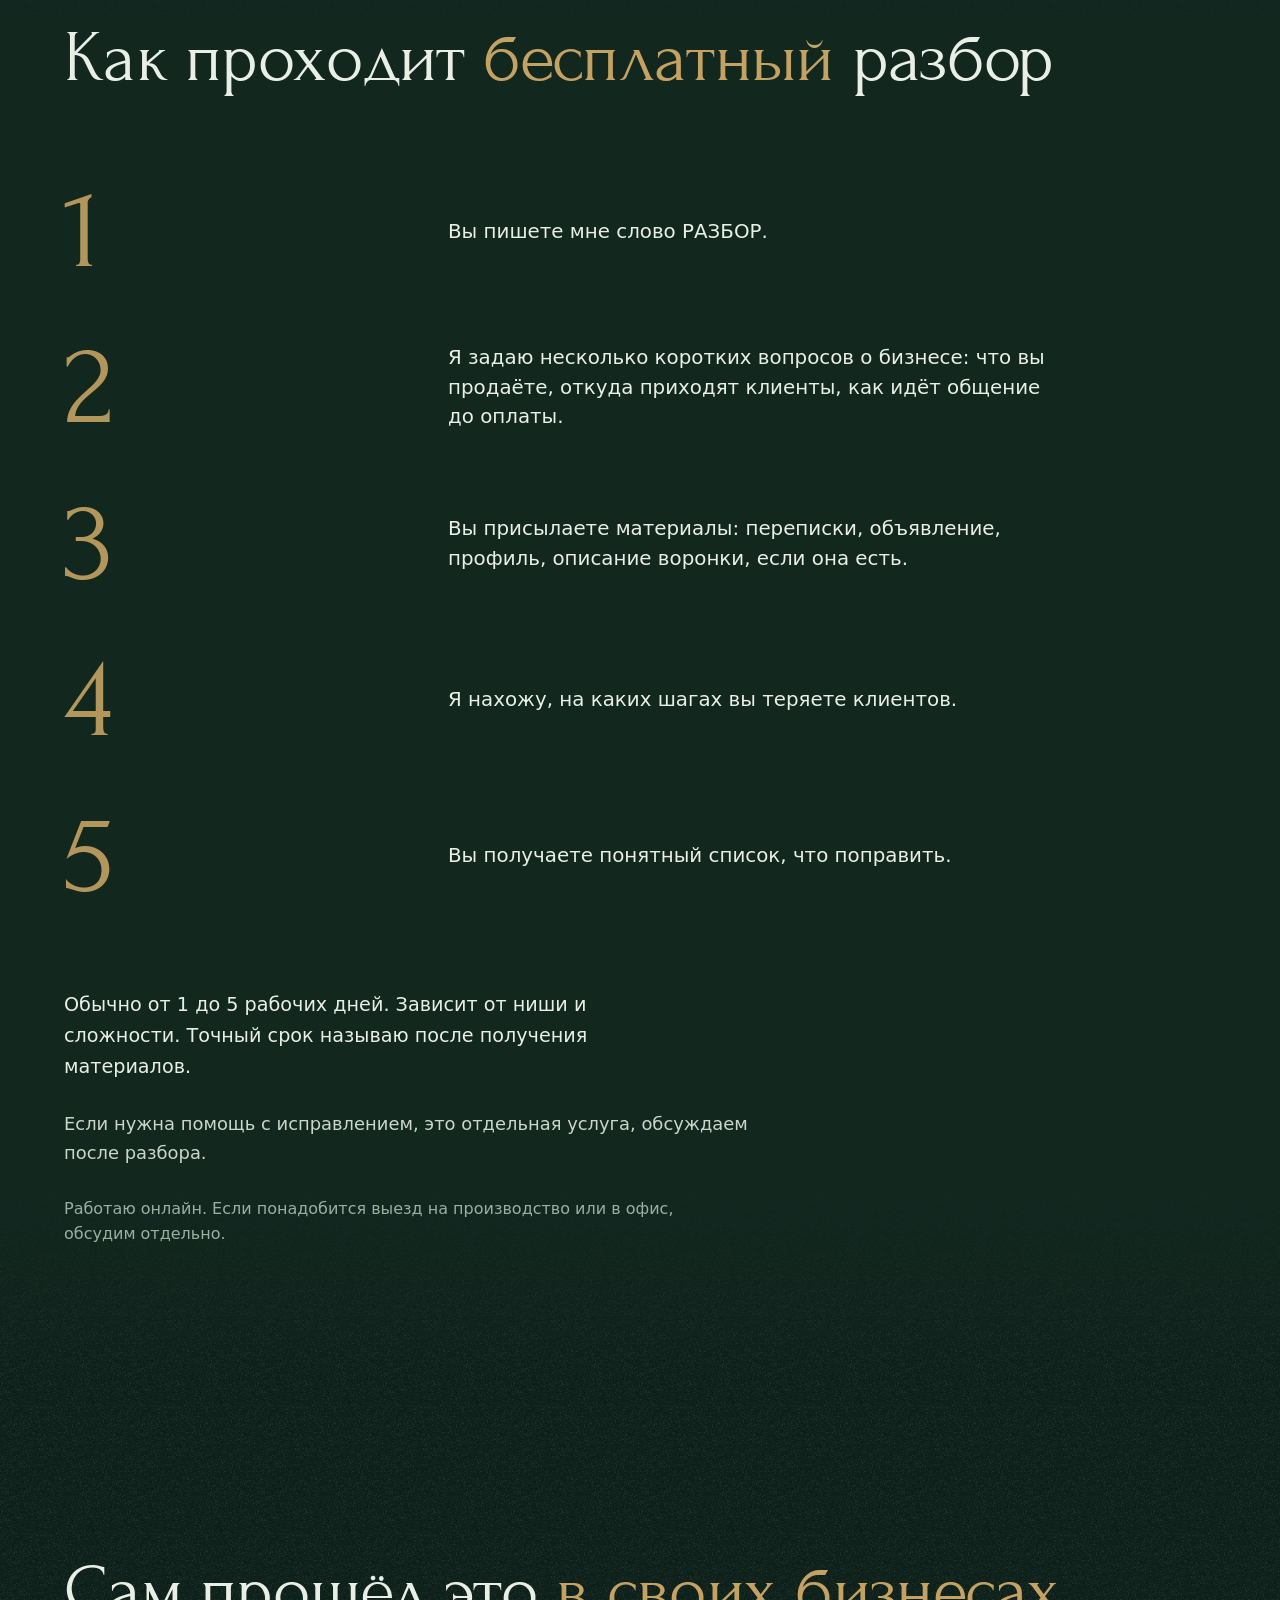
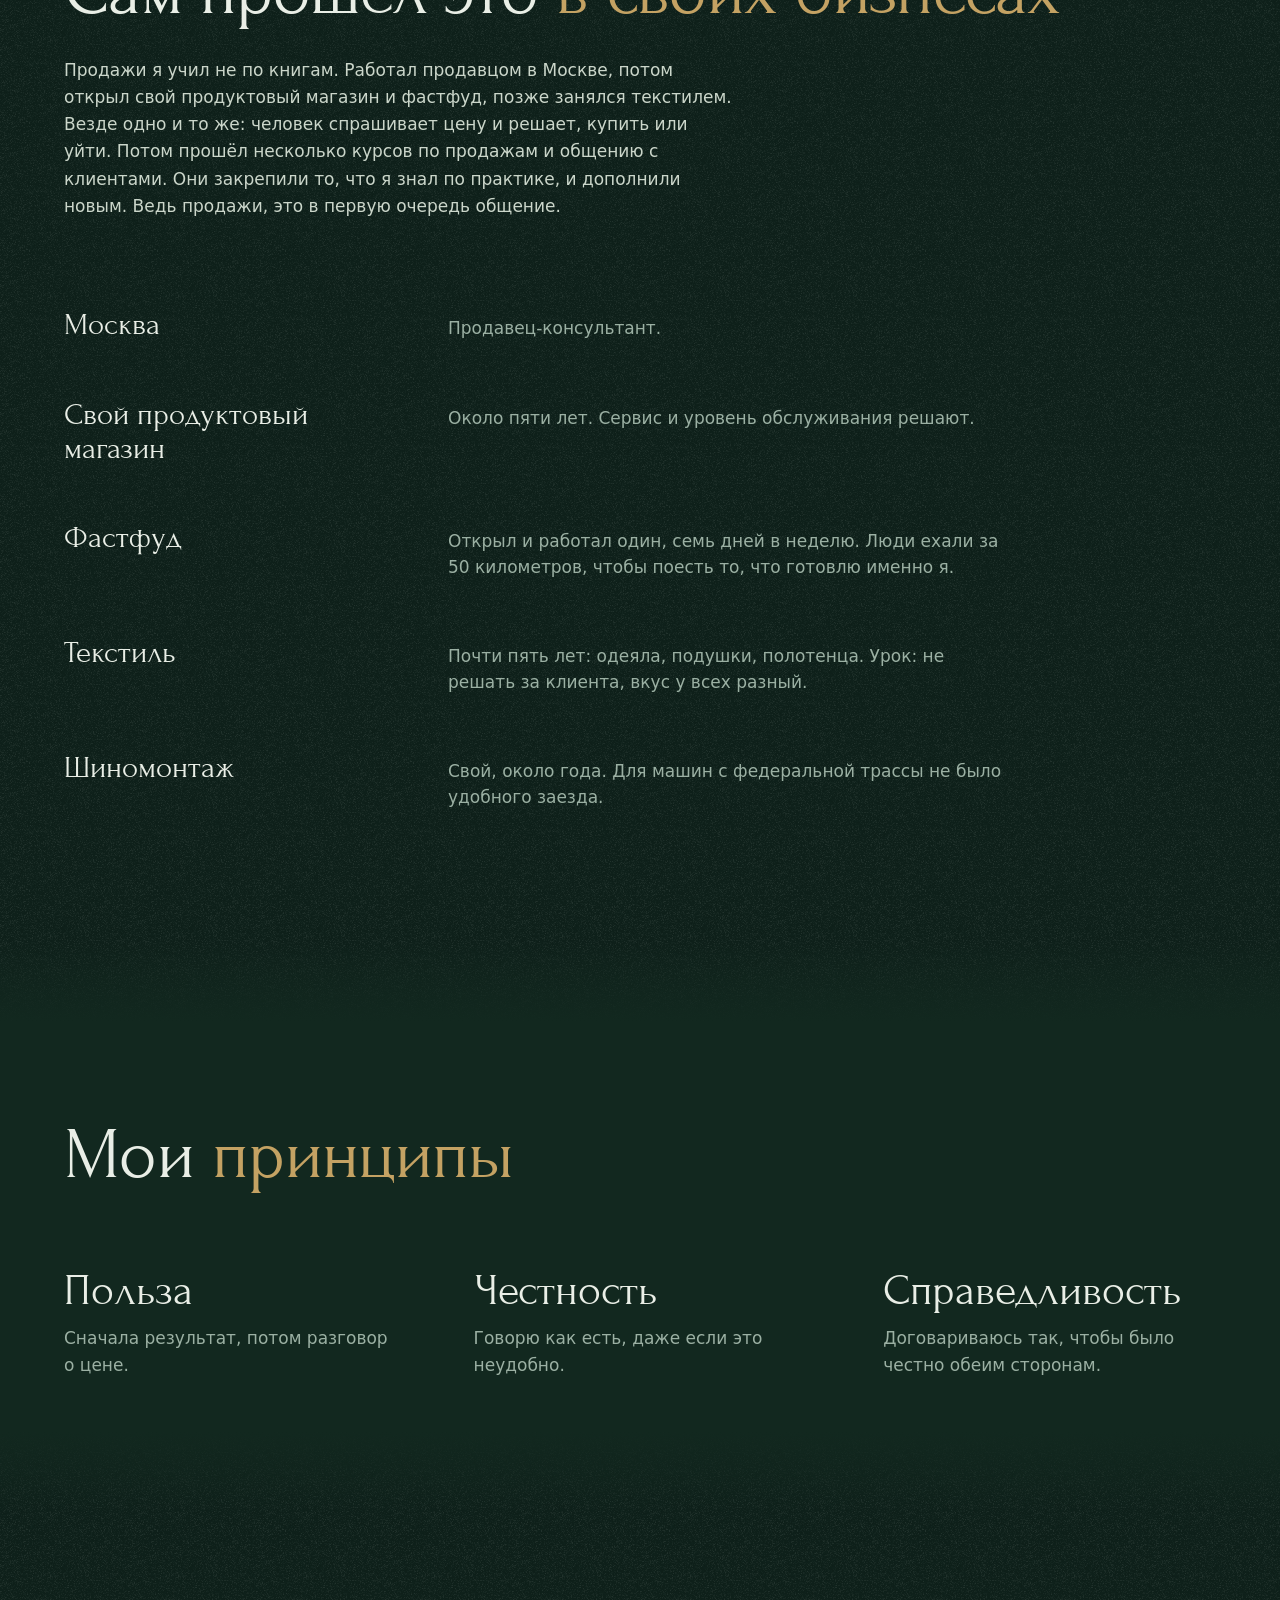
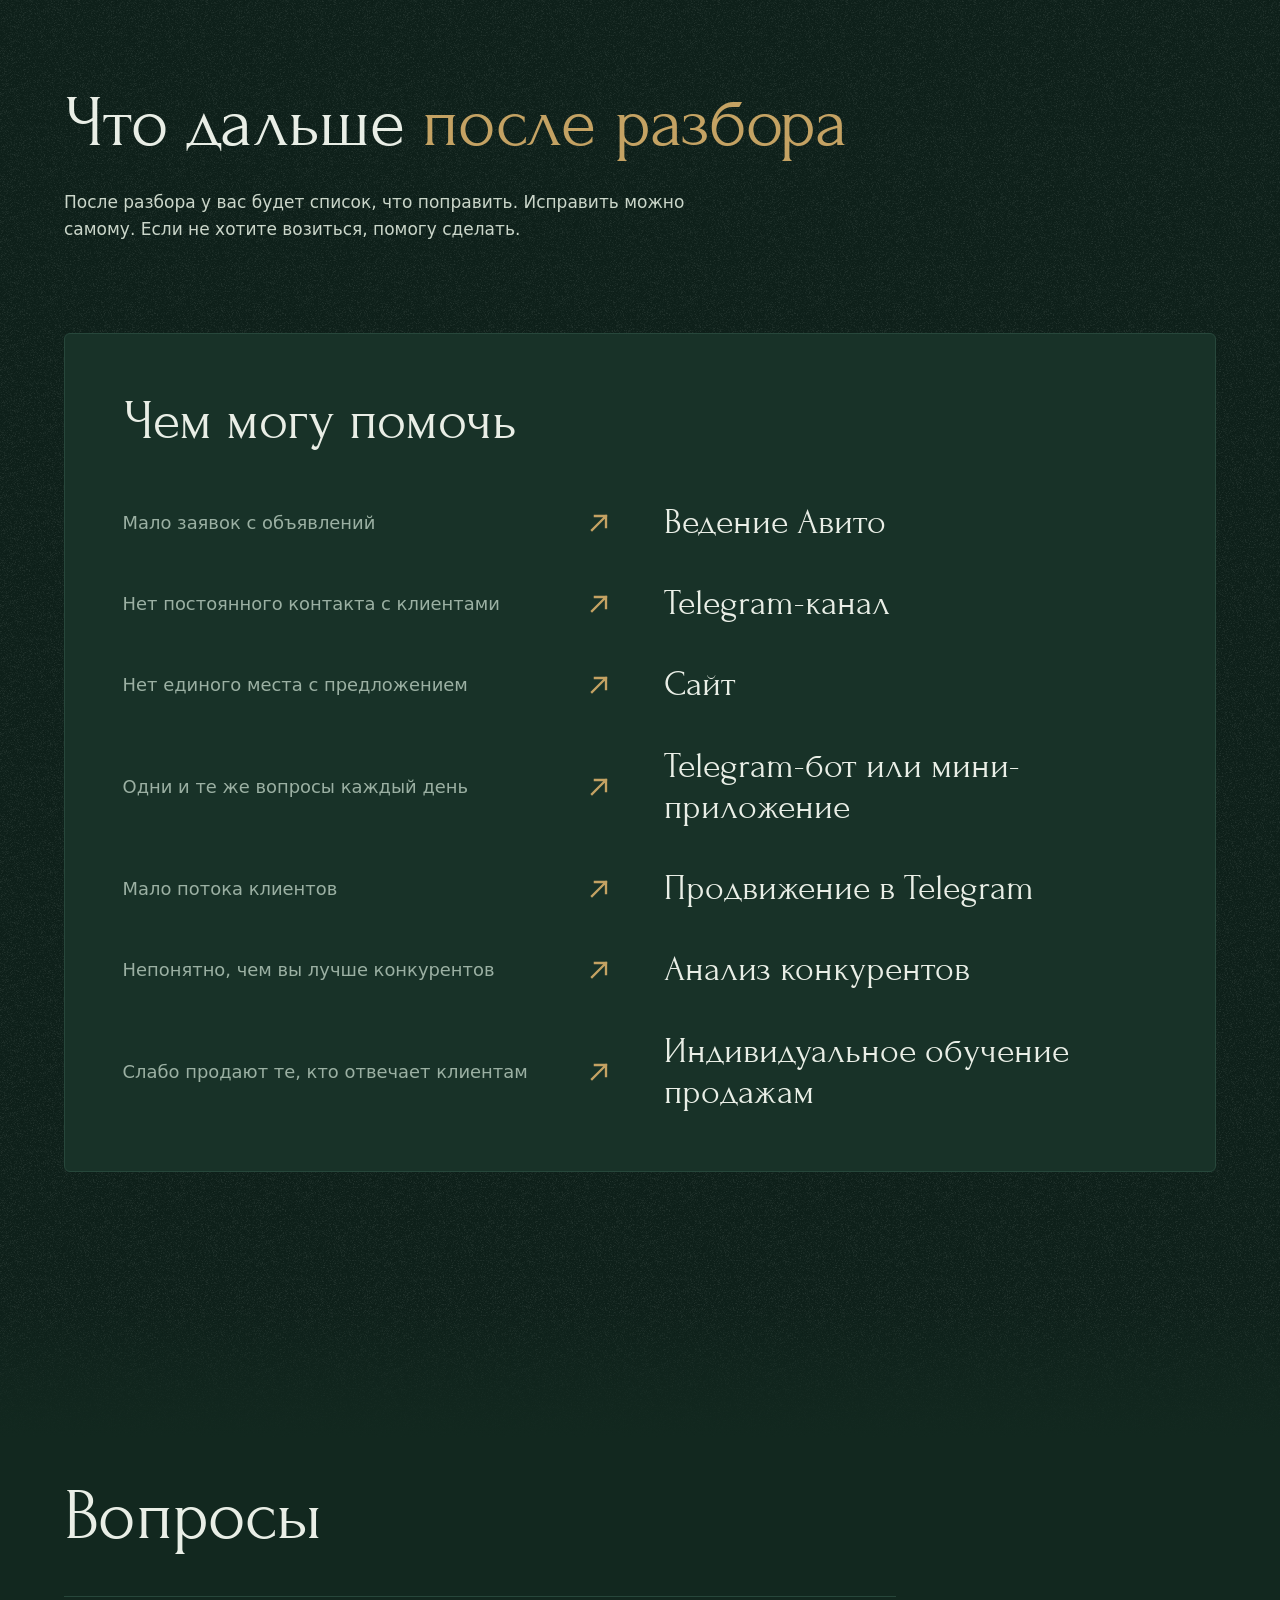
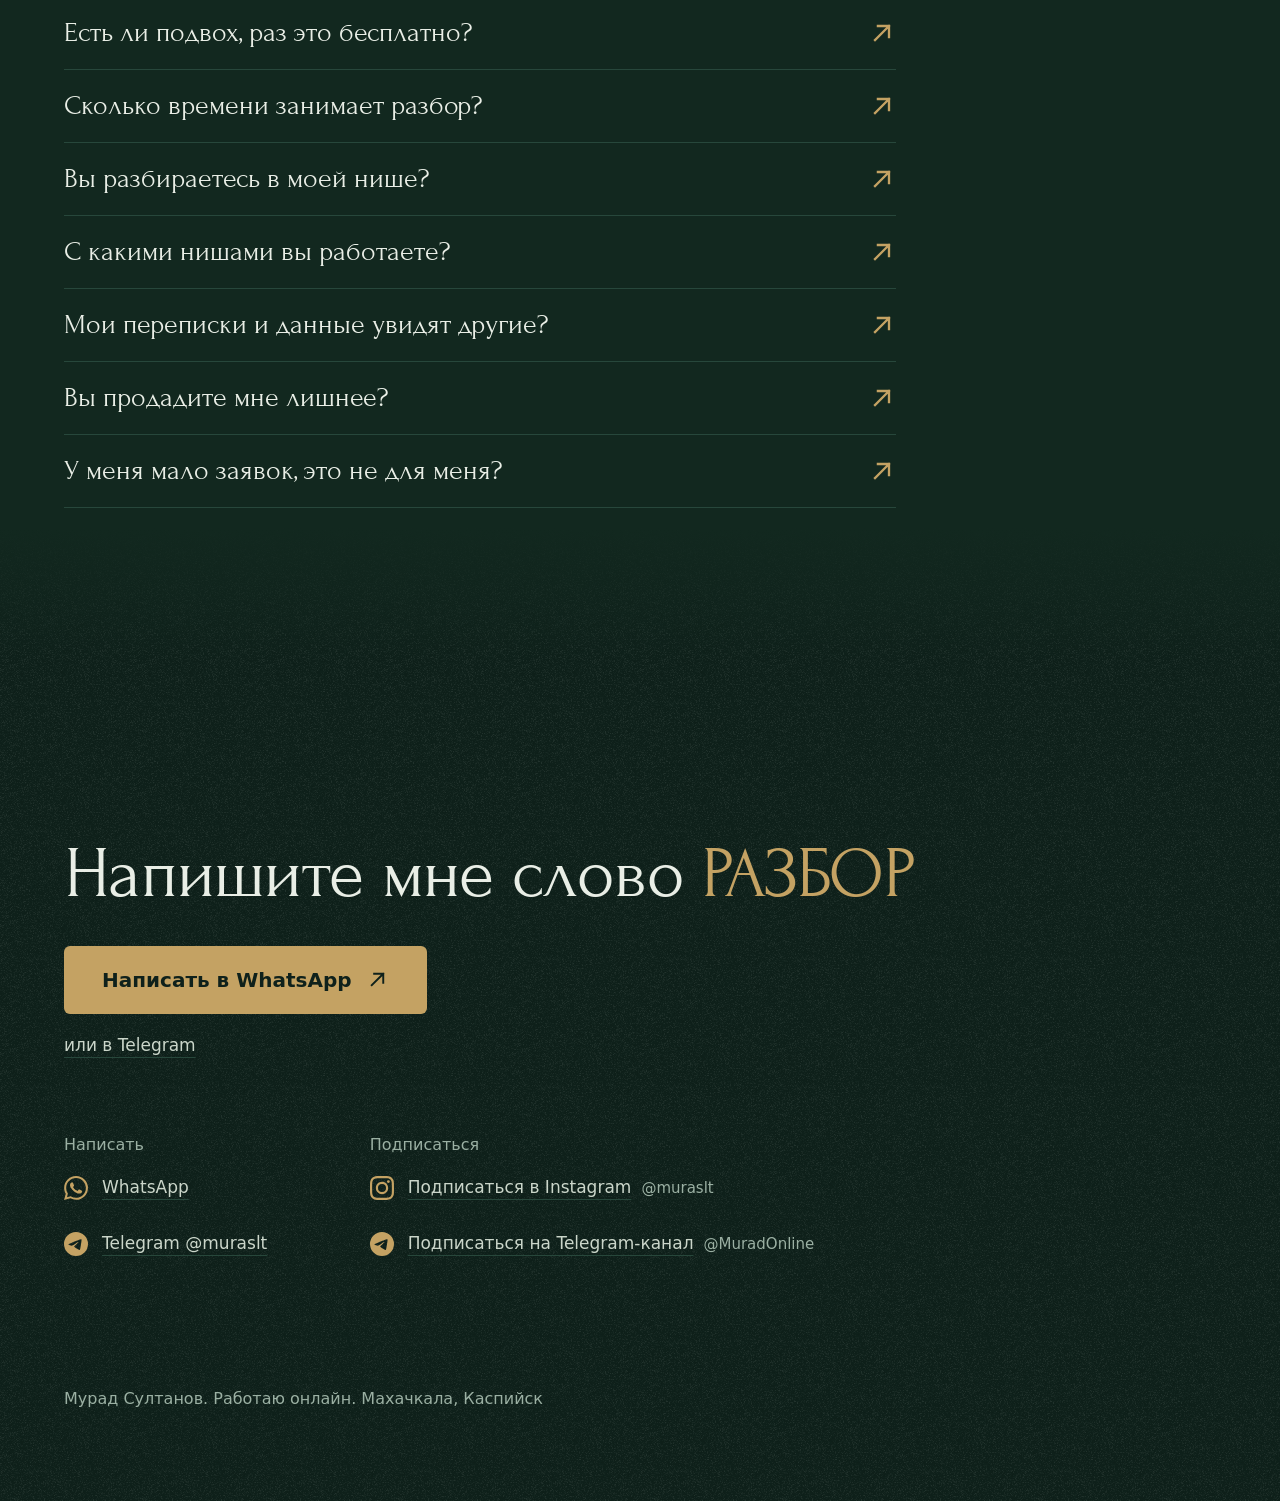
==== commit ca57a0d8: "Правки 1: WhatsApp главной кнопкой, Telegram в той же вкладке, тексты, палитра Хвоя и латунь, фото б" ====
--- a/index.html
+++ b/index.html
@@ -4,14 +4,14 @@
 <meta charset="utf-8">
 <meta name="viewport" content="width=device-width, initial-scale=1, viewport-fit=cover">
 <title>Мурад Султанов | Разбор бизнеса</title>
-<meta name="description" content="Разбираю путь клиента от заявки до оплаты и настраиваю продажи для малого бизнеса и частных специалистов. Бесплатный разбор.">
+<meta name="description" content="Помогаю, чтобы клиенты не пропадали после вопроса о цене и доходили до оплаты. Бесплатный разбор.">
 
 <!-- ВРЕМЕННО: пока сайт живёт на github.io, он закрыт от индексации. После переезда на свой домен удалите эту строку (см. README). -->
 <meta name="robots" content="noindex, nofollow">
 
 <meta http-equiv="Content-Security-Policy" content="default-src 'none'; script-src 'self'; style-src 'self'; img-src 'self'; font-src 'self'; connect-src 'self'; base-uri 'none'; form-action 'none'">
 <meta name="referrer" content="no-referrer">
-<meta name="theme-color" content="#14110d">
+<meta name="theme-color" content="#0f211b">
 <meta name="color-scheme" content="dark">
 
 <!-- ПЛЕЙСХОЛДЕР: заменить на настоящий адрес после создания репозитория или покупки домена (см. README) -->
@@ -20,14 +20,14 @@
 <meta property="og:locale" content="ru_RU">
 <meta property="og:site_name" content="Мурад Султанов">
 <meta property="og:title" content="Мурад Султанов | Разбор бизнеса">
-<meta property="og:description" content="Разбираю путь клиента от заявки до оплаты и настраиваю продажи для малого бизнеса и частных специалистов. Бесплатный разбор.">
+<meta property="og:description" content="Помогаю, чтобы клиенты не пропадали после вопроса о цене и доходили до оплаты. Бесплатный разбор.">
 <meta property="og:url" content="https://muraslt.github.io/">
 <meta property="og:image" content="https://muraslt.github.io/og-image.jpg">
 <meta property="og:image:width" content="1200">
 <meta property="og:image:height" content="630">
 <meta name="twitter:card" content="summary_large_image">
 <meta name="twitter:title" content="Мурад Султанов | Разбор бизнеса">
-<meta name="twitter:description" content="Разбираю путь клиента от заявки до оплаты и настраиваю продажи для малого бизнеса и частных специалистов. Бесплатный разбор.">
+<meta name="twitter:description" content="Помогаю, чтобы клиенты не пропадали после вопроса о цене и доходили до оплаты. Бесплатный разбор.">
 <meta name="twitter:image" content="https://muraslt.github.io/og-image.jpg">
 
 <link rel="icon" href="favicon.svg" type="image/svg+xml">
@@ -64,10 +64,11 @@
 
   <div class="hero__body">
     <h1><span>Мурад</span> <span>Султанов</span></h1>
-    <p class="hero__lead">Разбираю путь клиента от заявки до оплаты и настраиваю продажи для малого бизнеса и частных специалистов</p>
+    <p class="hero__lead">Помогаю, чтобы клиенты не пропадали после вопроса о цене и доходили до оплаты</p>
+    <p class="hero__sub">Малый бизнес и частные специалисты</p>
     <div class="hero__cta">
-      <a class="btn" href="https://t.me/muraslt?text=%D0%90%D1%81%D1%81%D0%B0%D0%BB%D1%8F%D0%BC%D1%83%20%D0%B0%D0%BB%D0%B5%D0%B9%D0%BA%D1%83%D0%BC%21%20%D0%9C%D1%83%D1%80%D0%B0%D0%B4%2C%20%D1%85%D0%BE%D1%87%D1%83%20%D0%B1%D0%B5%D1%81%D0%BF%D0%BB%D0%B0%D1%82%D0%BD%D1%8B%D0%B9%20%D1%80%D0%B0%D0%B7%D0%B1%D0%BE%D1%80." target="_blank" rel="noopener" data-cta="hero">Написать слово РАЗБОР <svg class="arr" aria-hidden="true"><use href="#i-arrow"/></svg></a>
-      <a class="link" href="https://wa.me/79291993333?text=%D0%90%D1%81%D1%81%D0%B0%D0%BB%D1%8F%D0%BC%D1%83%20%D0%B0%D0%BB%D0%B5%D0%B9%D0%BA%D1%83%D0%BC%21%20%D0%9C%D1%83%D1%80%D0%B0%D0%B4%2C%20%D1%85%D0%BE%D1%87%D1%83%20%D0%B1%D0%B5%D1%81%D0%BF%D0%BB%D0%B0%D1%82%D0%BD%D1%8B%D0%B9%20%D1%80%D0%B0%D0%B7%D0%B1%D0%BE%D1%80." target="_blank" rel="noopener">или в WhatsApp</a>
+      <a class="btn" href="https://wa.me/79291993333?text=%D0%90%D1%81%D1%81%D0%B0%D0%BB%D1%8F%D0%BC%D1%83%20%D0%B0%D0%BB%D0%B5%D0%B9%D0%BA%D1%83%D0%BC%21%20%D0%9C%D1%83%D1%80%D0%B0%D0%B4%2C%20%D1%85%D0%BE%D1%87%D1%83%20%D0%B1%D0%B5%D1%81%D0%BF%D0%BB%D0%B0%D1%82%D0%BD%D1%8B%D0%B9%20%D1%80%D0%B0%D0%B7%D0%B1%D0%BE%D1%80." target="_blank" rel="noopener" data-cta="hero">Написать слово РАЗБОР <svg class="arr" aria-hidden="true"><use href="#i-arrow"/></svg></a>
+      <a class="link" href="https://t.me/muraslt">или в Telegram</a>
       <p class="hero__note">Бесплатный разбор</p>
     </div>
   </div>
@@ -77,20 +78,11 @@
 <section class="section" aria-labelledby="h-help">
   <div class="wrap">
     <h2 id="h-help" data-reveal>Спросили цену и <em>пропали?</em></h2>
-    <p class="lead" data-reveal>Знакомая ситуация: заявки приходят, а до оплаты доходят не все. Это про тех, кто продаёт свои услуги или знания и общается с клиентами в мессенджерах: владельцев малого бизнеса, мастеров, частных специалистов.</p>
-
-    <ul class="theses">
-      <li data-reveal>Заявки есть, а оплат мало.</li>
-      <li data-reveal>На вопрос о цене клиент молчит.</li>
-      <li data-reveal>Непонятно, на каком шаге теряются клиенты.</li>
-    </ul>
-
     <div class="ba" data-reveal>
       <p class="ba__before"><strong>Раньше:</strong> клиент спросил цену, вы ответили сухо, он пропал.</p>
       <svg class="arr" aria-hidden="true"><use href="#i-arrow"/></svg>
       <p class="ba__after"><strong>После разбора:</strong> клиент спросил цену, получил понятный ответ и ясный следующий шаг, диалог продолжается.</p>
     </div>
-    <p class="ba__sum" data-reveal>Разбор показывает, на каком шаге это ломается, и что поправить.</p>
   </div>
 </section>
 
@@ -111,46 +103,50 @@
   </div>
 </section>
 
-<!-- ====== Что дальше после разбора ====== -->
-<section class="section" aria-labelledby="h-next">
-  <div class="wrap">
-    <h2 id="h-next" data-reveal>Что дальше <em>после разбора</em></h2>
-    <p class="lead" data-reveal>Разбор показывает, где вы теряете клиентов. Список поправок вы получаете в любом случае, даже если больше ничего не закажете. Иногда всё можно исправить самому. Если нужна помощь, делаю сам и предлагаю только то, что вижу в вашем разборе.</p>
-    <dl class="next">
-      <div data-reveal><dt>Мало заявок с объявлений</dt><dd>Ведение Авито</dd></div>
-      <div data-reveal><dt>Нет постоянного контакта с клиентами</dt><dd>Telegram-канал</dd></div>
-      <div data-reveal><dt>Нет единого места с предложением</dt><dd>Сайт</dd></div>
-      <div data-reveal><dt>Одни и те же вопросы каждый день</dt><dd>Telegram-бот или мини-приложение</dd></div>
-      <div data-reveal><dt>Мало потока клиентов</dt><dd>Продвижение в Telegram</dd></div>
-      <div data-reveal><dt>Непонятно, чем вы лучше конкурентов</dt><dd>Анализ конкурентов</dd></div>
-      <div data-reveal><dt>Слабо продают те, кто отвечает клиентам</dt><dd>Индивидуальное обучение продажам</dd></div>
-    </dl>
-  </div>
-</section>
-
 <!-- ====== Мой путь ====== -->
-<section class="section section--tint" aria-labelledby="h-path">
+<section class="section" aria-labelledby="h-path">
   <div class="wrap">
     <h2 id="h-path" data-reveal>Сам прошёл это <em>в своих бизнесах</em></h2>
-    <p class="lead" data-reveal>Продажи я учил не по книгам. Работал продавцом в Москве, потом открыл свой продуктовый магазин и фастфуд, позже занялся текстилем. Везде одно и то же: человек спрашивает цену и решает, купить или уйти. Потом прошёл несколько курсов по продажам. Они закрепили то, что я знал по практике, и дополнили новым.</p>
+    <p class="lead" data-reveal>Продажи я учил не по книгам. Работал продавцом в Москве, потом открыл свой продуктовый магазин и фастфуд, позже занялся текстилем. Везде одно и то же: человек спрашивает цену и решает, купить или уйти. Потом прошёл несколько курсов по продажам и общению с клиентами. Они закрепили то, что я знал по практике, и дополнили новым. Ведь продажи, это в первую очередь общение.</p>
     <ol class="path">
       <li data-reveal><h3>Москва</h3><p>Продавец-консультант.</p></li>
       <li data-reveal><h3>Свой продуктовый магазин</h3><p>Около пяти лет. Сервис и уровень обслуживания решают.</p></li>
-      <li data-reveal><h3>Фастфуд с нуля</h3><p>Открыл с оборудованием, купленным по объявлениям. Клиенты ехали за 50 километров за едой, приготовленной именно им.</p></li>
+      <li data-reveal><h3>Фастфуд</h3><p>Открыл и работал один, семь дней в неделю. Люди ехали за 50 километров, чтобы поесть то, что готовлю именно я.</p></li>
       <li data-reveal><h3>Текстиль</h3><p>Почти пять лет: одеяла, подушки, полотенца. Урок: не решать за клиента, вкус у всех разный.</p></li>
-      <li data-reveal><h3>Шиномонтаж</h3><p>Свой, около года. Ошибка в выборе места научила считать «заезд».</p></li>
+      <li data-reveal><h3>Шиномонтаж</h3><p>Свой, около года. Для машин с федеральной трассы не было удобного заезда.</p></li>
     </ol>
   </div>
 </section>
 
 <!-- ====== Принципы ====== -->
-<section class="section" aria-labelledby="h-values">
-  <div class="wrap">
-    <h2 id="h-values" data-reveal>На чём я <em>стою</em></h2>
+<section class="section section--tint" aria-labelledby="h-values">
+  <div class="wrap">
+    <h2 id="h-values" data-reveal>Мои <em>принципы</em></h2>
     <div class="values">
+      <div data-reveal><h3>Польза</h3><p>Сначала результат, потом разговор о цене.</p></div>
       <div data-reveal><h3>Честность</h3><p>Говорю как есть, даже если это неудобно.</p></div>
       <div data-reveal><h3>Справедливость</h3><p>Договариваюсь так, чтобы было честно обеим сторонам.</p></div>
-      <div data-reveal><h3>Польза</h3><p>Сначала результат, потом разговор о цене.</p></div>
+    </div>
+  </div>
+</section>
+
+<!-- ====== Что дальше после разбора + Чем могу помочь ====== -->
+<section class="section" aria-labelledby="h-next">
+  <div class="wrap">
+    <h2 id="h-next" data-reveal>Что дальше <em>после разбора</em></h2>
+    <p class="lead" data-reveal>После разбора у вас будет список, что поправить. Исправить можно самому. Если не хотите возиться, помогу сделать.</p>
+
+    <div class="island" data-reveal>
+      <h3 class="island__title" id="h-can">Чем могу помочь</h3>
+      <dl class="help">
+        <div><dt>Мало заявок с объявлений</dt><svg class="arr" aria-hidden="true"><use href="#i-arrow"/></svg><dd>Ведение Авито</dd></div>
+        <div><dt>Нет постоянного контакта с клиентами</dt><svg class="arr" aria-hidden="true"><use href="#i-arrow"/></svg><dd>Telegram-канал</dd></div>
+        <div><dt>Нет единого места с предложением</dt><svg class="arr" aria-hidden="true"><use href="#i-arrow"/></svg><dd>Сайт</dd></div>
+        <div><dt>Одни и те же вопросы каждый день</dt><svg class="arr" aria-hidden="true"><use href="#i-arrow"/></svg><dd>Telegram-бот или мини-приложение</dd></div>
+        <div><dt>Мало потока клиентов</dt><svg class="arr" aria-hidden="true"><use href="#i-arrow"/></svg><dd>Продвижение в Telegram</dd></div>
+        <div><dt>Непонятно, чем вы лучше конкурентов</dt><svg class="arr" aria-hidden="true"><use href="#i-arrow"/></svg><dd>Анализ конкурентов</dd></div>
+        <div><dt>Слабо продают те, кто отвечает клиентам</dt><svg class="arr" aria-hidden="true"><use href="#i-arrow"/></svg><dd>Индивидуальное обучение продажам</dd></div>
+      </dl>
     </div>
   </div>
 </section>
@@ -219,14 +215,20 @@
 <section class="section contact" id="contacts" aria-labelledby="h-contact">
   <div class="wrap">
     <h2 id="h-contact" data-reveal>Напишите мне слово <em>РАЗБОР</em></h2>
-    <a class="btn" href="https://t.me/muraslt?text=%D0%90%D1%81%D1%81%D0%B0%D0%BB%D1%8F%D0%BC%D1%83%20%D0%B0%D0%BB%D0%B5%D0%B9%D0%BA%D1%83%D0%BC%21%20%D0%9C%D1%83%D1%80%D0%B0%D0%B4%2C%20%D1%85%D0%BE%D1%87%D1%83%20%D0%B1%D0%B5%D1%81%D0%BF%D0%BB%D0%B0%D1%82%D0%BD%D1%8B%D0%B9%20%D1%80%D0%B0%D0%B7%D0%B1%D0%BE%D1%80." target="_blank" rel="noopener" data-cta="final">Написать в Telegram <svg class="arr" aria-hidden="true"><use href="#i-arrow"/></svg></a>
-    <p class="contact__alt"><a class="link" href="https://wa.me/79291993333?text=%D0%90%D1%81%D1%81%D0%B0%D0%BB%D1%8F%D0%BC%D1%83%20%D0%B0%D0%BB%D0%B5%D0%B9%D0%BA%D1%83%D0%BC%21%20%D0%9C%D1%83%D1%80%D0%B0%D0%B4%2C%20%D1%85%D0%BE%D1%87%D1%83%20%D0%B1%D0%B5%D1%81%D0%BF%D0%BB%D0%B0%D1%82%D0%BD%D1%8B%D0%B9%20%D1%80%D0%B0%D0%B7%D0%B1%D0%BE%D1%80." target="_blank" rel="noopener">или в WhatsApp</a></p>
+    <a class="btn" href="https://wa.me/79291993333?text=%D0%90%D1%81%D1%81%D0%B0%D0%BB%D1%8F%D0%BC%D1%83%20%D0%B0%D0%BB%D0%B5%D0%B9%D0%BA%D1%83%D0%BC%21%20%D0%9C%D1%83%D1%80%D0%B0%D0%B4%2C%20%D1%85%D0%BE%D1%87%D1%83%20%D0%B1%D0%B5%D1%81%D0%BF%D0%BB%D0%B0%D1%82%D0%BD%D1%8B%D0%B9%20%D1%80%D0%B0%D0%B7%D0%B1%D0%BE%D1%80." target="_blank" rel="noopener" data-cta="final">Написать в WhatsApp <svg class="arr" aria-hidden="true"><use href="#i-arrow"/></svg></a>
+    <p class="contact__alt"><a class="link" href="https://t.me/muraslt">или в Telegram</a></p>
 
     <nav class="social" aria-label="Контакты и соцсети">
-      <a href="https://instagram.com/muraslt" target="_blank" rel="noopener"><svg class="ico" aria-hidden="true"><use href="#i-ig"/></svg><span>Instagram @muraslt</span></a>
-      <a href="https://t.me/MuradOnline" target="_blank" rel="noopener"><svg class="ico" aria-hidden="true"><use href="#i-tg"/></svg><span>Канал @MuradOnline</span></a>
-      <a href="https://t.me/muraslt" target="_blank" rel="noopener"><svg class="ico" aria-hidden="true"><use href="#i-tg"/></svg><span>Telegram @muraslt</span></a>
-      <a href="https://wa.me/79291993333" target="_blank" rel="noopener"><svg class="ico" aria-hidden="true"><use href="#i-wa"/></svg><span>WhatsApp</span></a>
+      <div class="social__group">
+        <p class="social__cap">Написать</p>
+        <a href="https://wa.me/79291993333" target="_blank" rel="noopener"><svg class="ico" aria-hidden="true"><use href="#i-wa"/></svg><span>WhatsApp</span></a>
+        <a href="https://t.me/muraslt"><svg class="ico" aria-hidden="true"><use href="#i-tg"/></svg><span>Telegram @muraslt</span></a>
+      </div>
+      <div class="social__group">
+        <p class="social__cap">Подписаться</p>
+        <a href="https://instagram.com/muraslt" target="_blank" rel="noopener"><svg class="ico" aria-hidden="true"><use href="#i-ig"/></svg><span>Подписаться в Instagram</span><small>@muraslt</small></a>
+        <a href="https://t.me/MuradOnline"><svg class="ico" aria-hidden="true"><use href="#i-tg"/></svg><span>Подписаться на Telegram-канал</span><small>@MuradOnline</small></a>
+      </div>
     </nav>
 
     <footer class="footer">
@@ -238,7 +240,7 @@
 </main>
 
 <div class="sticky" id="sticky">
-  <a class="btn" href="https://t.me/muraslt?text=%D0%90%D1%81%D1%81%D0%B0%D0%BB%D1%8F%D0%BC%D1%83%20%D0%B0%D0%BB%D0%B5%D0%B9%D0%BA%D1%83%D0%BC%21%20%D0%9C%D1%83%D1%80%D0%B0%D0%B4%2C%20%D1%85%D0%BE%D1%87%D1%83%20%D0%B1%D0%B5%D1%81%D0%BF%D0%BB%D0%B0%D1%82%D0%BD%D1%8B%D0%B9%20%D1%80%D0%B0%D0%B7%D0%B1%D0%BE%D1%80." target="_blank" rel="noopener" data-cta="sticky">Написать слово РАЗБОР <svg class="arr" aria-hidden="true"><use href="#i-arrow"/></svg></a>
+  <a class="btn" href="https://wa.me/79291993333?text=%D0%90%D1%81%D1%81%D0%B0%D0%BB%D1%8F%D0%BC%D1%83%20%D0%B0%D0%BB%D0%B5%D0%B9%D0%BA%D1%83%D0%BC%21%20%D0%9C%D1%83%D1%80%D0%B0%D0%B4%2C%20%D1%85%D0%BE%D1%87%D1%83%20%D0%B1%D0%B5%D1%81%D0%BF%D0%BB%D0%B0%D1%82%D0%BD%D1%8B%D0%B9%20%D1%80%D0%B0%D0%B7%D0%B1%D0%BE%D1%80." target="_blank" rel="noopener" data-cta="sticky">Написать слово РАЗБОР <svg class="arr" aria-hidden="true"><use href="#i-arrow"/></svg></a>
 </div>
 
 </body>
--- a/assets/style.css
+++ b/assets/style.css
@@ -18,27 +18,26 @@
 }
 
 :root{
-  --fade-left: linear-gradient(to right, rgba(0,0,0,0.000) 0.0%, rgba(0,0,0,0.003) 1.9%, rgba(0,0,0,0.023) 3.7%, rgba(0,0,0,0.069) 5.6%, rgba(0,0,0,0.145) 7.4%, rgba(0,0,0,0.246) 9.3%, rgba(0,0,0,0.368) 11.1%, rgba(0,0,0,0.500) 13.0%, rgba(0,0,0,0.632) 14.9%, rgba(0,0,0,0.754) 16.7%, rgba(0,0,0,0.855) 18.6%, rgba(0,0,0,0.931) 20.4%, rgba(0,0,0,0.977) 22.3%, rgba(0,0,0,0.997) 24.1%, rgba(0,0,0,1.000) 26.0%);
   --fade-bottom: linear-gradient(to bottom, rgba(0,0,0,1.000) 56.0%, rgba(0,0,0,0.997) 59.1%, rgba(0,0,0,0.977) 62.3%, rgba(0,0,0,0.931) 65.4%, rgba(0,0,0,0.855) 68.6%, rgba(0,0,0,0.754) 71.7%, rgba(0,0,0,0.632) 74.9%, rgba(0,0,0,0.500) 78.0%, rgba(0,0,0,0.368) 81.1%, rgba(0,0,0,0.246) 84.3%, rgba(0,0,0,0.145) 87.4%, rgba(0,0,0,0.069) 90.6%, rgba(0,0,0,0.023) 93.7%, rgba(0,0,0,0.003) 96.9%, rgba(0,0,0,0.000) 100.0%);
-  --fade-sides: linear-gradient(to right, rgba(0,0,0,0.000) 0.0%, rgba(0,0,0,0.005) 2.5%, rgba(0,0,0,0.035) 5.0%, rgba(0,0,0,0.104) 7.5%, rgba(0,0,0,0.210) 10.0%, rgba(0,0,0,0.347) 12.5%, rgba(0,0,0,0.500) 15.0%, rgba(0,0,0,0.653) 17.5%, rgba(0,0,0,0.790) 20.0%, rgba(0,0,0,0.896) 22.5%, rgba(0,0,0,0.965) 25.0%, rgba(0,0,0,0.995) 27.5%, rgba(0,0,0,1.000) 30.0%, rgba(0,0,0,1.000) 70.0%, rgba(0,0,0,0.995) 72.5%, rgba(0,0,0,0.965) 75.0%, rgba(0,0,0,0.896) 77.5%, rgba(0,0,0,0.790) 80.0%, rgba(0,0,0,0.653) 82.5%, rgba(0,0,0,0.500) 85.0%, rgba(0,0,0,0.347) 87.5%, rgba(0,0,0,0.210) 90.0%, rgba(0,0,0,0.104) 92.5%, rgba(0,0,0,0.035) 95.0%, rgba(0,0,0,0.005) 97.5%, rgba(0,0,0,0.000) 100.0%);
   --fade-bottom-m: linear-gradient(to bottom, rgba(0,0,0,1.000) 64.0%, rgba(0,0,0,0.997) 66.6%, rgba(0,0,0,0.977) 69.1%, rgba(0,0,0,0.931) 71.7%, rgba(0,0,0,0.855) 74.3%, rgba(0,0,0,0.754) 76.9%, rgba(0,0,0,0.632) 79.4%, rgba(0,0,0,0.500) 82.0%, rgba(0,0,0,0.368) 84.6%, rgba(0,0,0,0.246) 87.1%, rgba(0,0,0,0.145) 89.7%, rgba(0,0,0,0.069) 92.3%, rgba(0,0,0,0.023) 94.9%, rgba(0,0,0,0.003) 97.4%, rgba(0,0,0,0.000) 100.0%);
 }
 
 :root {
-  --bg: #14110d;
-  --surface: #1d1913;
-  --tint: #181510;
-  --edge: #2a241b;
-  --text: #ede6d8;
-  --text-2: #cfc6b4;
-  --muted: #a59c8a;
-  --accent: #b8935a;
-  --accent-hover: #c8a66c;
-  --accent-press: #a3803f;
-  --on-accent: #14110d;
+  --bg: #0f211b;
+  --surface: #183228;
+  --tint: #12281f;
+  --edge: #27473b;
+  --text: #e9eee6;
+  --text-2: #cbd6ca;
+  --muted: #9bb0a3;
+  --accent: #c4a263;
+  --accent-hover: #d3b377;
+  --accent-press: #b08d4f;
+  --on-accent: #0f211b;
 
   --r: 6px;
-  --pad: clamp(20px, 5vw, 72px);
+  --pad: clamp(20px, 5vw, 120px);
+  --c1: clamp(240px, 30vw, 460px);
   --serif: "Forum", "Iowan Old Style", Georgia, "Times New Roman", serif;
   --sans: system-ui, -apple-system, "Segoe UI", Roboto, sans-serif;
 
@@ -109,8 +108,7 @@
 
 .wrap {
   width: 100%;
-  max-width: 1240px;
-  margin-inline: auto;
+  max-width: 1400px;
   padding-inline: var(--pad);
 }
 
@@ -234,6 +232,13 @@
   text-wrap: pretty;
 }
 
+.hero__sub {
+  margin-top: 8px;
+  color: var(--muted);
+  font-size: 16px;
+  line-height: 1.4;
+}
+
 .hero__cta {
   margin-top: clamp(18px, 3svh, 32px);
   display: grid;
@@ -257,34 +262,9 @@
   font-size: 16px;
 }
 
-/* планшет вертикально: портрет по центру, края растворяются */
-@media (min-width: 600px) and (max-aspect-ratio: 1/1) {
-  .hero__media {
-    flex: none;
-    min-height: 0;
-    max-height: none;
-    width: min(100%, 46svh);
-    aspect-ratio: 1240 / 1550;
-    align-self: center;
-  }
-  .hero__media img {
-    -webkit-mask-image: var(--fade-sides);
-    mask-image: var(--fade-sides);
-  }
-  .hero__body {
-    width: 100%;
-    max-width: 720px;
-    align-self: center;
-    margin-top: calc(-1 * clamp(36px, 8vw, 70px));
-  }
-  .hero h1 {
-    font-size: clamp(64px, 14vw, 124px);
-  }
-}
-
 @media (min-width: 900px) and (min-aspect-ratio: 1/1) {
   .hero {
-    --left: clamp(24px, 5vw, 120px);
+    --left: var(--pad);
     --name: clamp(56px, min(9.2vw, 17.5svh), 200px);
     justify-content: flex-end;
   }
@@ -305,8 +285,6 @@
   }
   .hero__media img {
     object-position: 0 0;
-    -webkit-mask-image: var(--fade-left);
-    mask-image: var(--fade-left);
   }
   .hero__body {
     margin-top: 0;
@@ -348,14 +326,14 @@
 /* ---------- секции ---------- */
 
 .section {
-  padding-block: clamp(72px, 11vw, 150px);
+  padding-block: clamp(80px, 12vw, 180px);
 }
 .section--tint {
   background: linear-gradient(to bottom, transparent 0, var(--tint) 14%, var(--tint) 86%, transparent 100%);
 }
 
 h2 {
-  font: 400 clamp(36px, 6vw, 76px) / 1.04 var(--serif);
+  font: 400 clamp(36px, 6vw, 72px) / 1.04 var(--serif);
   letter-spacing: -0.01em;
   text-wrap: balance;
   max-width: 16em;
@@ -366,36 +344,18 @@
 }
 
 .lead {
-  max-width: 36em;
+  max-width: 62ch;
   margin-top: 28px;
   color: var(--text-2);
   font-size: clamp(17px, 1.3vw, 20px);
+  line-height: 1.6;
   text-wrap: pretty;
 }
 
 /* Блок 2 */
 
-.theses {
-  margin-top: clamp(40px, 6vw, 80px);
-  display: grid;
-  gap: clamp(14px, 2.2vw, 28px);
-}
-.theses li {
-  font: 400 clamp(26px, 4.3vw, 56px) / 1.12 var(--serif);
-  max-width: 17em;
-  text-wrap: balance;
-}
-@media (min-width: 900px) {
-  .theses li:nth-child(2) {
-    margin-left: 6vw;
-  }
-  .theses li:nth-child(3) {
-    margin-left: 12vw;
-  }
-}
-
 .ba {
-  margin-top: clamp(56px, 8vw, 110px);
+  margin-top: clamp(40px, 6vw, 88px);
   display: grid;
   gap: 18px;
   align-items: start;
@@ -423,17 +383,12 @@
   color: var(--accent);
   transform: rotate(90deg);
 }
-.ba__sum {
-  margin-top: 34px;
-  font: 400 clamp(22px, 2.4vw, 32px) / 1.25 var(--serif);
-  max-width: 24em;
-  text-wrap: balance;
-}
 @media (min-width: 760px) {
   .ba {
     grid-template-columns: 1fr auto 1fr;
     gap: clamp(24px, 4vw, 56px);
     align-items: start;
+    max-width: 1100px;
   }
   .ba .arr {
     transform: none;
@@ -447,6 +402,7 @@
   margin-top: clamp(48px, 7vw, 96px);
   display: grid;
   gap: clamp(36px, 5vw, 64px);
+  counter-reset: step;
 }
 .steps li {
   display: grid;
@@ -463,9 +419,6 @@
   opacity: 0.9;
   min-width: 0.62em;
 }
-.steps {
-  counter-reset: step;
-}
 .steps p {
   font-size: clamp(18px, 1.55vw, 22px);
   line-height: 1.5;
@@ -473,62 +426,100 @@
   text-wrap: pretty;
 }
 @media (min-width: 900px) {
-  .steps li:nth-child(even) {
-    margin-left: clamp(48px, 12vw, 190px);
-  }
-  .steps li:nth-child(1) {
-    margin-left: 0;
+  .steps li {
+    grid-template-columns: var(--c1) minmax(0, 1fr);
+    column-gap: 0;
+    align-items: center;
+    max-width: none;
+  }
+  .steps li::before {
+    font-size: clamp(88px, 9vw, 150px);
+  }
+  .steps p {
+    max-width: 52ch;
   }
 }
 
 .timing {
   margin-top: clamp(48px, 7vw, 88px);
-  max-width: 36em;
+  max-width: 52ch;
   font-size: clamp(18px, 1.5vw, 21px);
   color: var(--text);
 }
 .after-help {
   margin-top: 28px;
-  max-width: 36em;
+  max-width: 62ch;
   color: var(--text-2);
   font-size: clamp(17px, 1.4vw, 20px);
 }
 .fineprint {
   margin-top: 28px;
-  max-width: 36em;
+  max-width: 62ch;
   color: var(--muted);
   font-size: 16px;
 }
 
-/* Блок 3а */
-
-.next {
+/* Что дальше + Чем могу помочь */
+
+.island {
   margin-top: clamp(48px, 7vw, 96px);
-  display: grid;
-  gap: clamp(26px, 3.4vw, 44px);
-}
-.next div {
-  display: grid;
-  gap: 4px;
-}
-.next dt {
+  padding: clamp(24px, 4.5vw, 72px);
+  background: var(--surface);
+  border: 1px solid var(--edge);
+  border-radius: var(--r);
+}
+.island__title {
+  font: 400 clamp(32px, 4.4vw, 60px) / 1.05 var(--serif);
+  letter-spacing: -0.01em;
+  color: var(--text);
+}
+.help {
+  margin-top: clamp(28px, 4vw, 56px);
+  display: grid;
+  gap: clamp(26px, 3.2vw, 40px);
+}
+.help > div {
+  display: grid;
+  grid-template-columns: auto minmax(0, 1fr);
+  grid-template-areas:
+    "p p"
+    "a h";
+  column-gap: 12px;
+  row-gap: 6px;
+  align-items: baseline;
+}
+.help dt {
+  grid-area: p;
   color: var(--muted);
   font-size: 17px;
   line-height: 1.45;
 }
-.next dd {
+.help .arr {
+  grid-area: a;
+  align-self: center;
+  width: 24px;
+  height: 24px;
+  color: var(--accent);
+}
+.help dd {
+  grid-area: h;
   font: 400 clamp(26px, 2.8vw, 38px) / 1.15 var(--serif);
   color: var(--text);
 }
-@media (min-width: 820px) {
-  .next div {
-    grid-template-columns: minmax(0, 5fr) minmax(0, 6fr);
-    column-gap: clamp(32px, 6vw, 96px);
-    align-items: baseline;
-  }
-  .next dt {
+@media (min-width: 900px) {
+  .help > div {
+    grid-template-columns: minmax(0, 5fr) auto minmax(0, 6fr);
+    grid-template-areas: "p a h";
+    column-gap: clamp(24px, 4vw, 64px);
+    align-items: center;
+  }
+  .help dt {
     font-size: clamp(17px, 1.4vw, 20px);
-    max-width: 22em;
+    max-width: 24em;
+  }
+  .help .arr {
+    width: 28px;
+    height: 28px;
   }
 }
 
@@ -553,17 +544,20 @@
   text-wrap: pretty;
 }
 @media (min-width: 900px) {
-  .path li:nth-child(2) {
-    margin-left: 5vw;
-  }
-  .path li:nth-child(3) {
-    margin-left: 10vw;
-  }
-  .path li:nth-child(4) {
-    margin-left: 15vw;
-  }
-  .path li:nth-child(5) {
-    margin-left: 20vw;
+  .path li {
+    display: grid;
+    grid-template-columns: var(--c1) minmax(0, 1fr);
+    column-gap: 0;
+    align-items: baseline;
+    max-width: none;
+  }
+  .path h3 {
+    font-size: clamp(26px, 2.4vw, 36px);
+    padding-right: 32px;
+  }
+  .path p {
+    margin-top: 0;
+    max-width: 52ch;
   }
 }
 
@@ -588,9 +582,10 @@
   .values {
     grid-template-columns: repeat(3, minmax(0, 1fr));
     column-gap: clamp(36px, 6vw, 96px);
+    max-width: 1200px;
   }
   .values h3 {
-    font-size: clamp(30px, 3.1vw, 46px);
+    font-size: clamp(32px, 3.4vw, 52px);
   }
 }
 
@@ -670,10 +665,16 @@
 .social {
   margin-top: clamp(40px, 5vw, 64px);
   display: grid;
-  gap: 4px;
+  gap: 24px;
+}
+.social__cap {
+  color: var(--muted);
+  font-size: 16px;
+  line-height: 1.4;
+  margin-bottom: 4px;
 }
 .social a {
-  display: inline-flex;
+  display: flex;
   align-items: center;
   gap: 14px;
   min-height: 56px;
@@ -694,14 +695,18 @@
 .social a:hover span {
   text-decoration-color: var(--accent);
 }
+.social small {
+  margin-left: -4px;
+  color: var(--muted);
+  font-size: 15px;
+}
 .social .ico {
   color: var(--accent);
 }
 @media (min-width: 900px) {
   .social {
-    grid-auto-flow: column;
-    grid-auto-columns: max-content;
-    column-gap: clamp(28px, 4vw, 56px);
+    grid-template-columns: repeat(2, max-content);
+    column-gap: clamp(48px, 8vw, 120px);
   }
 }
 
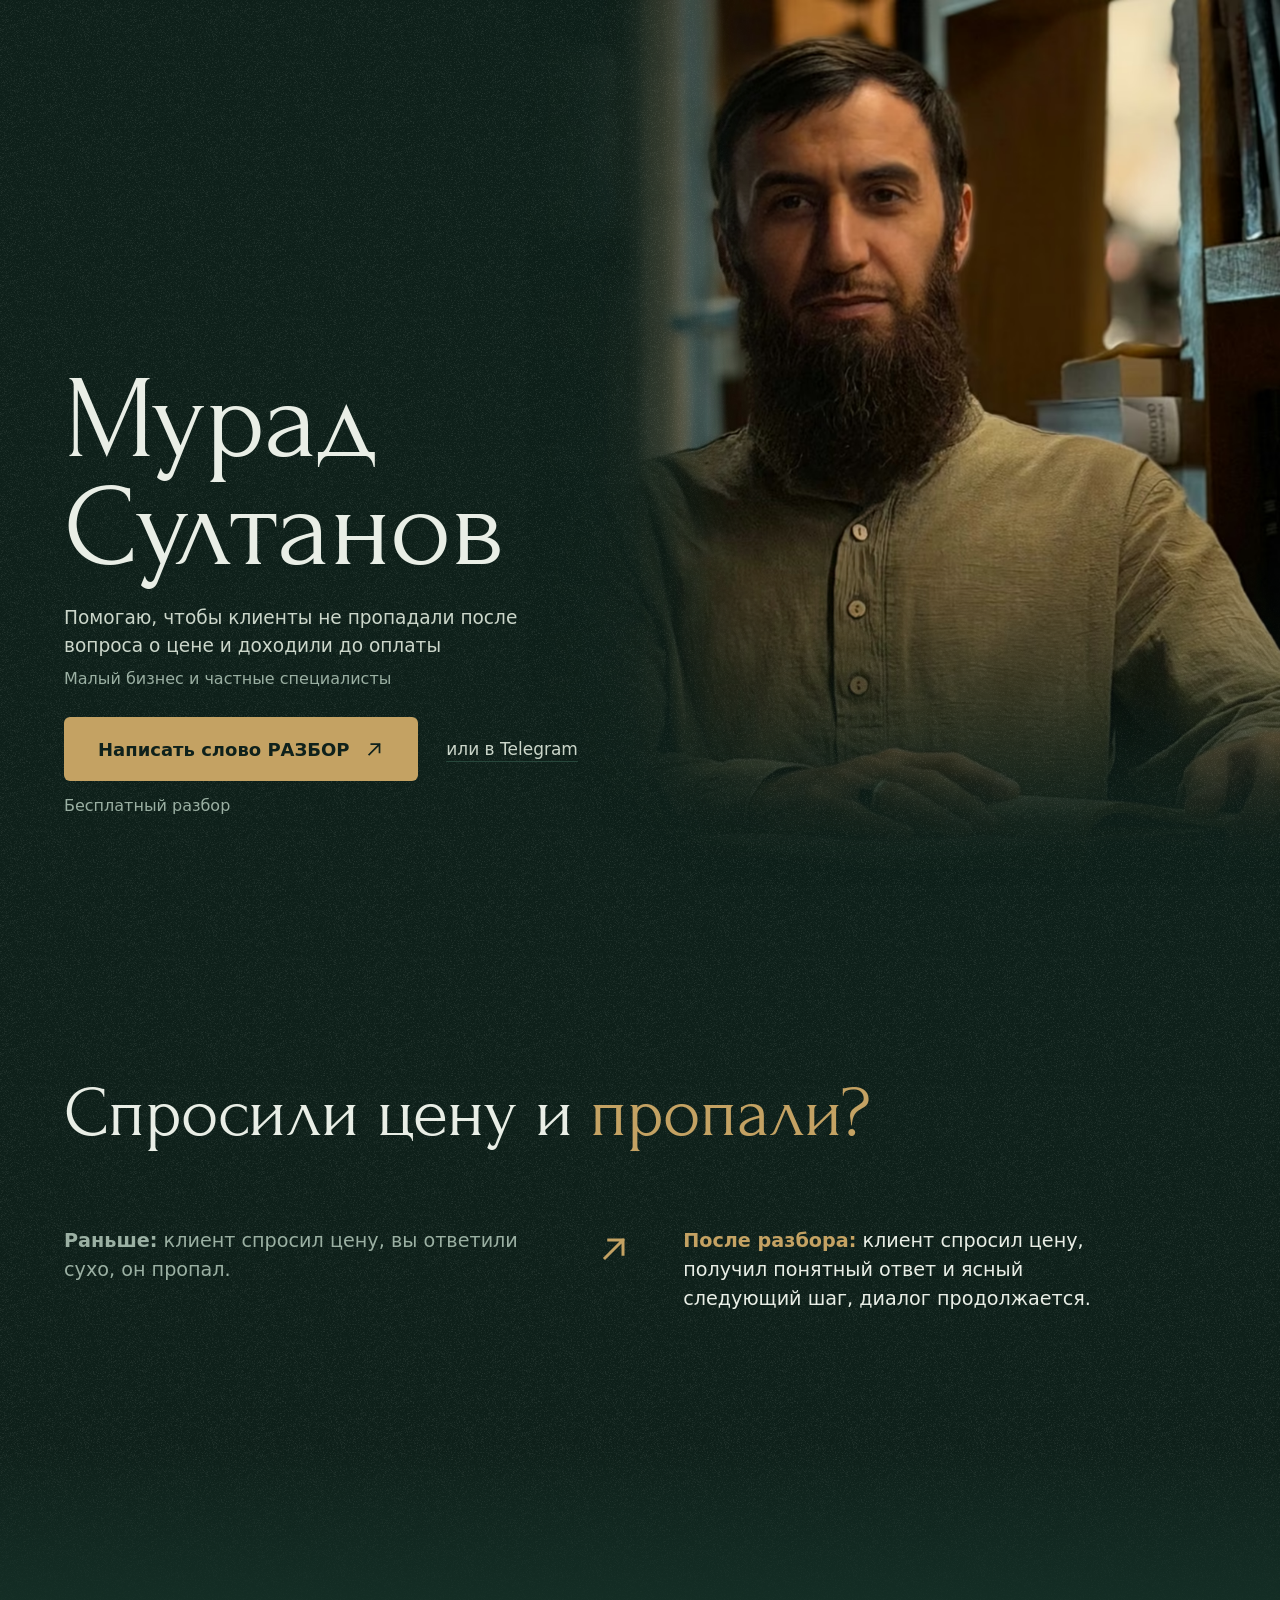
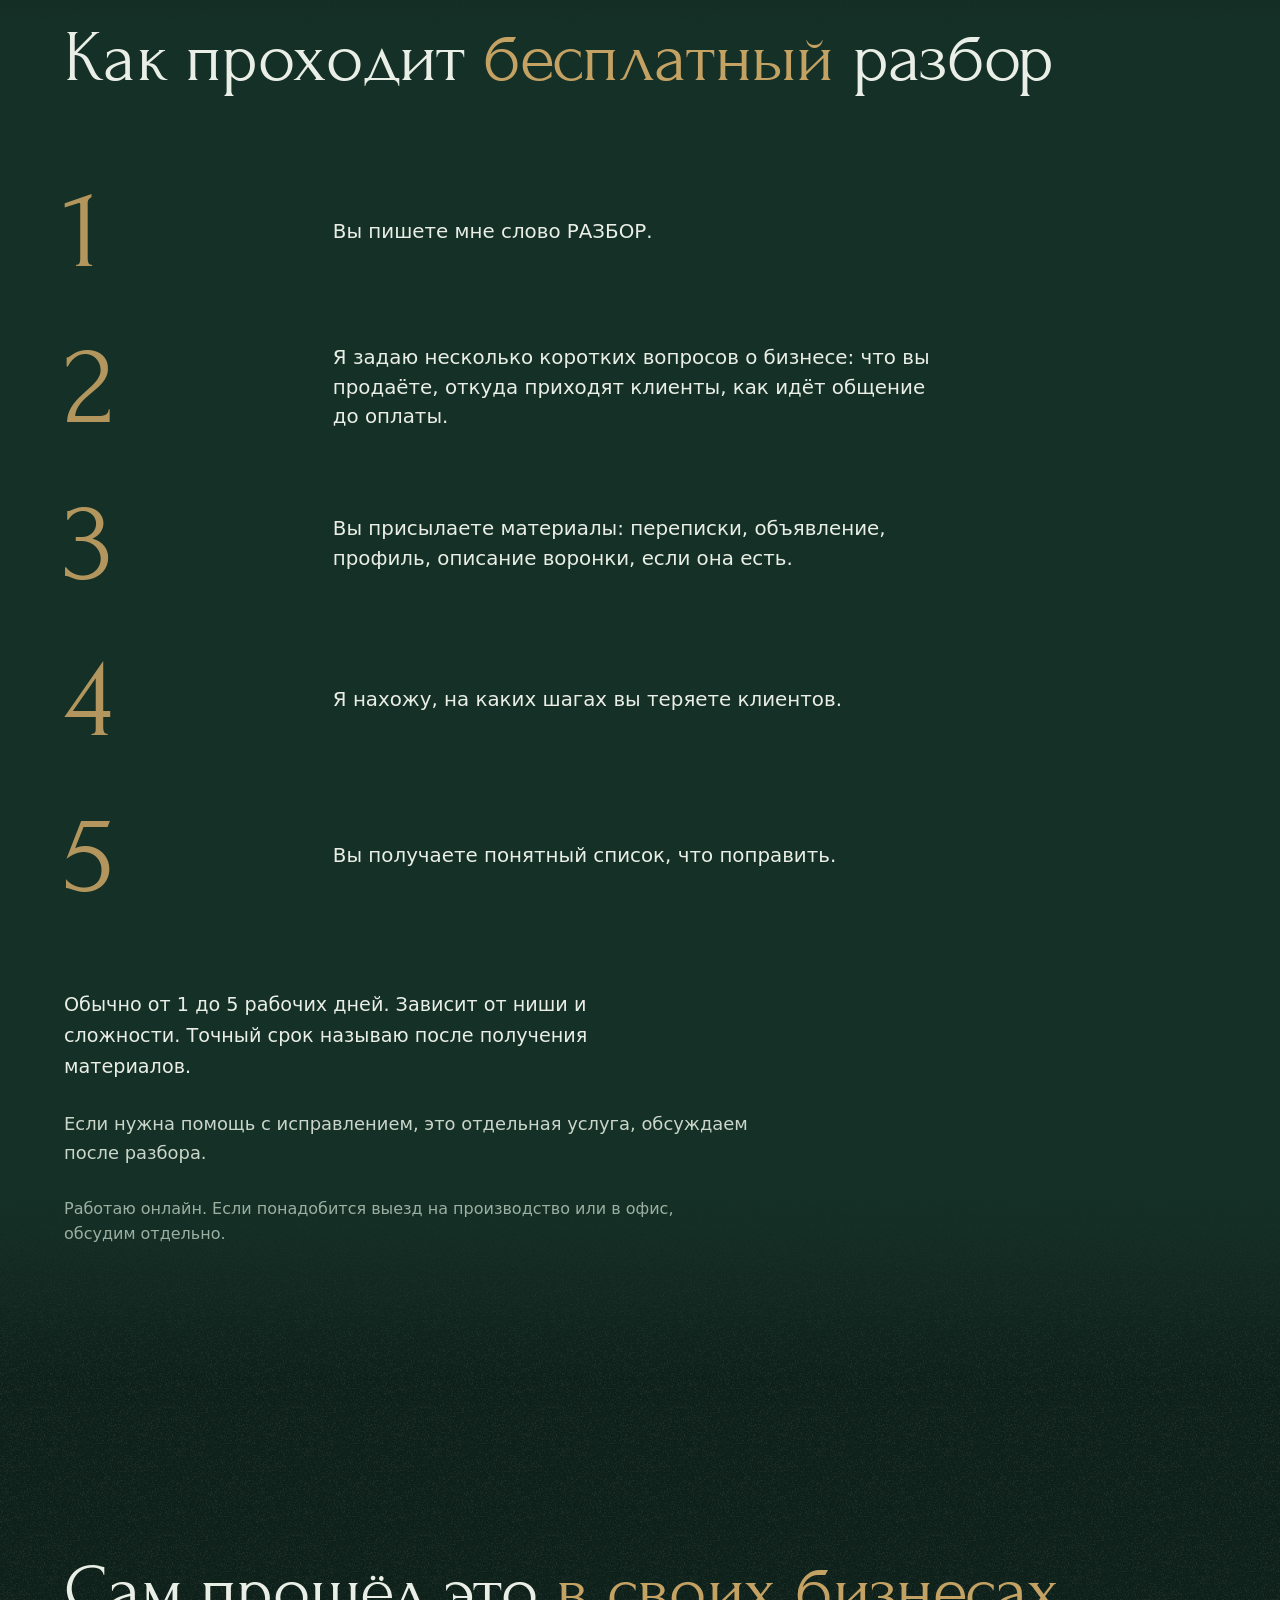
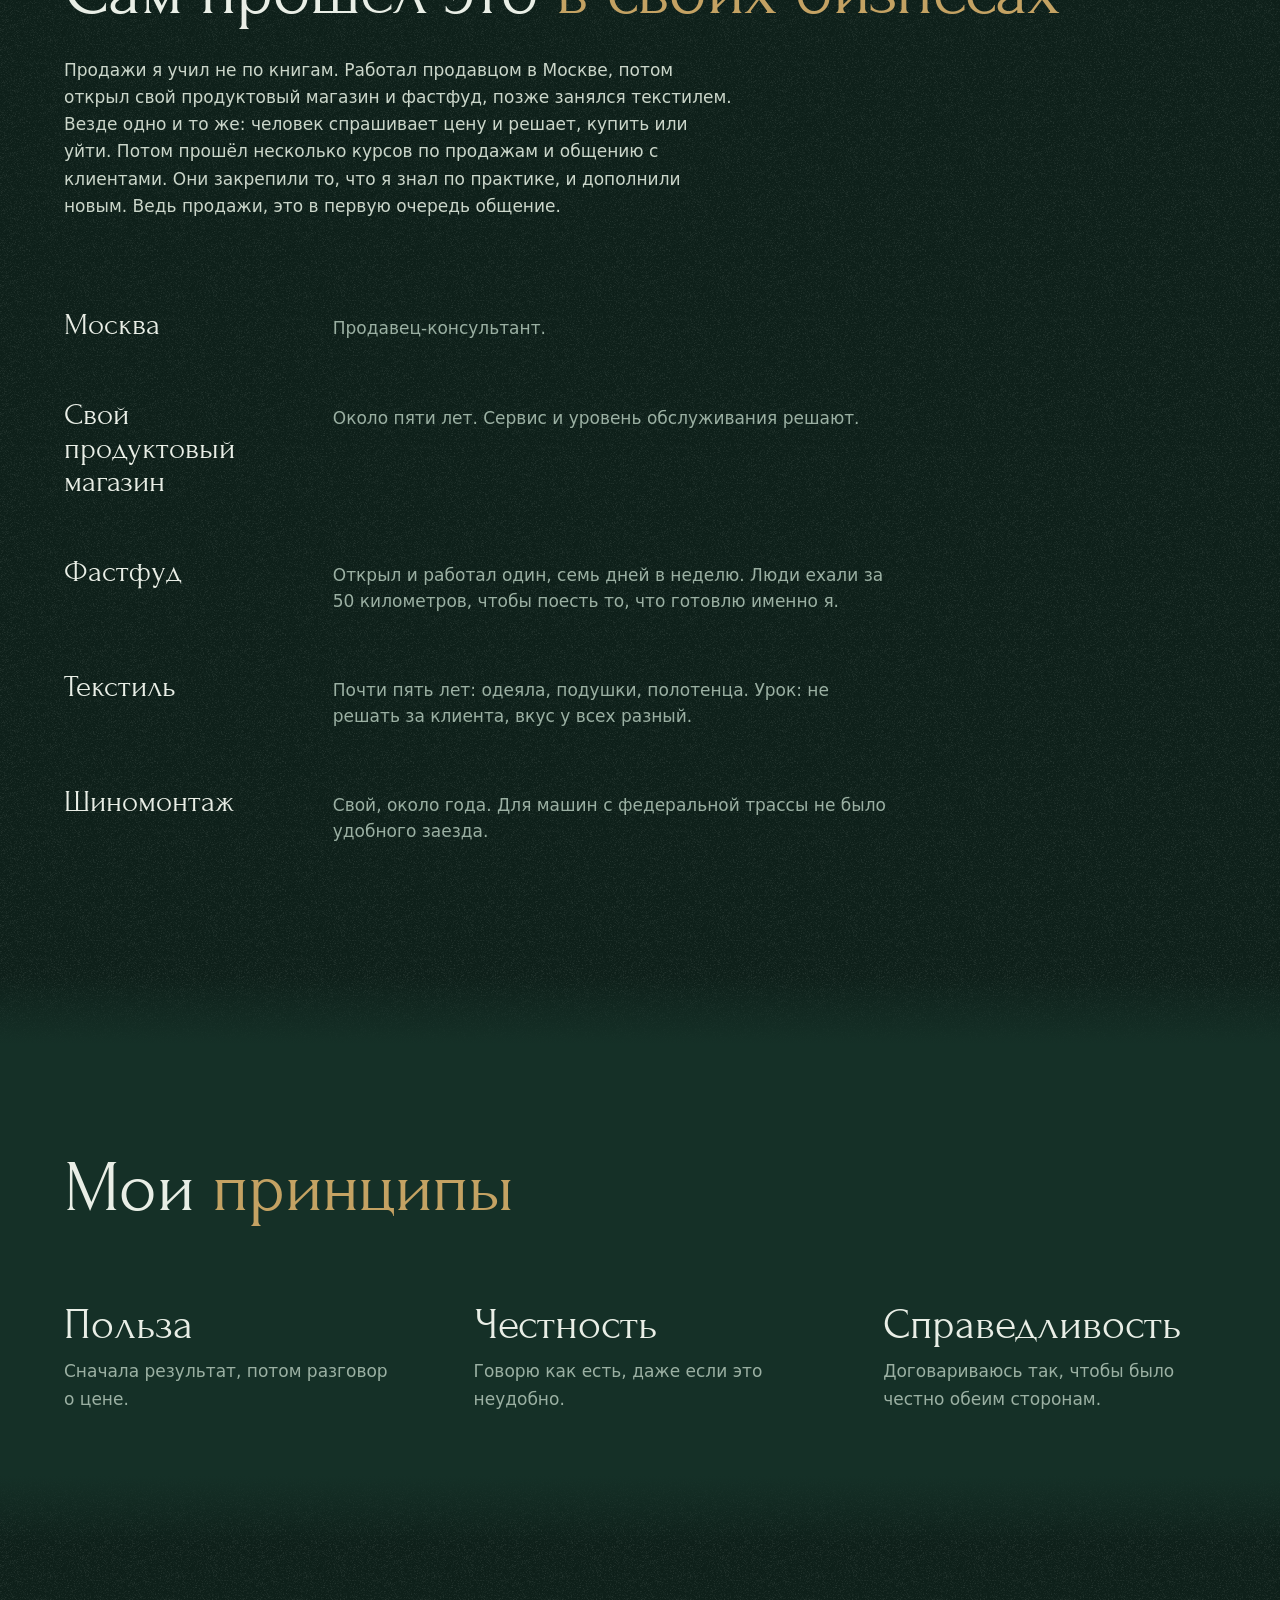
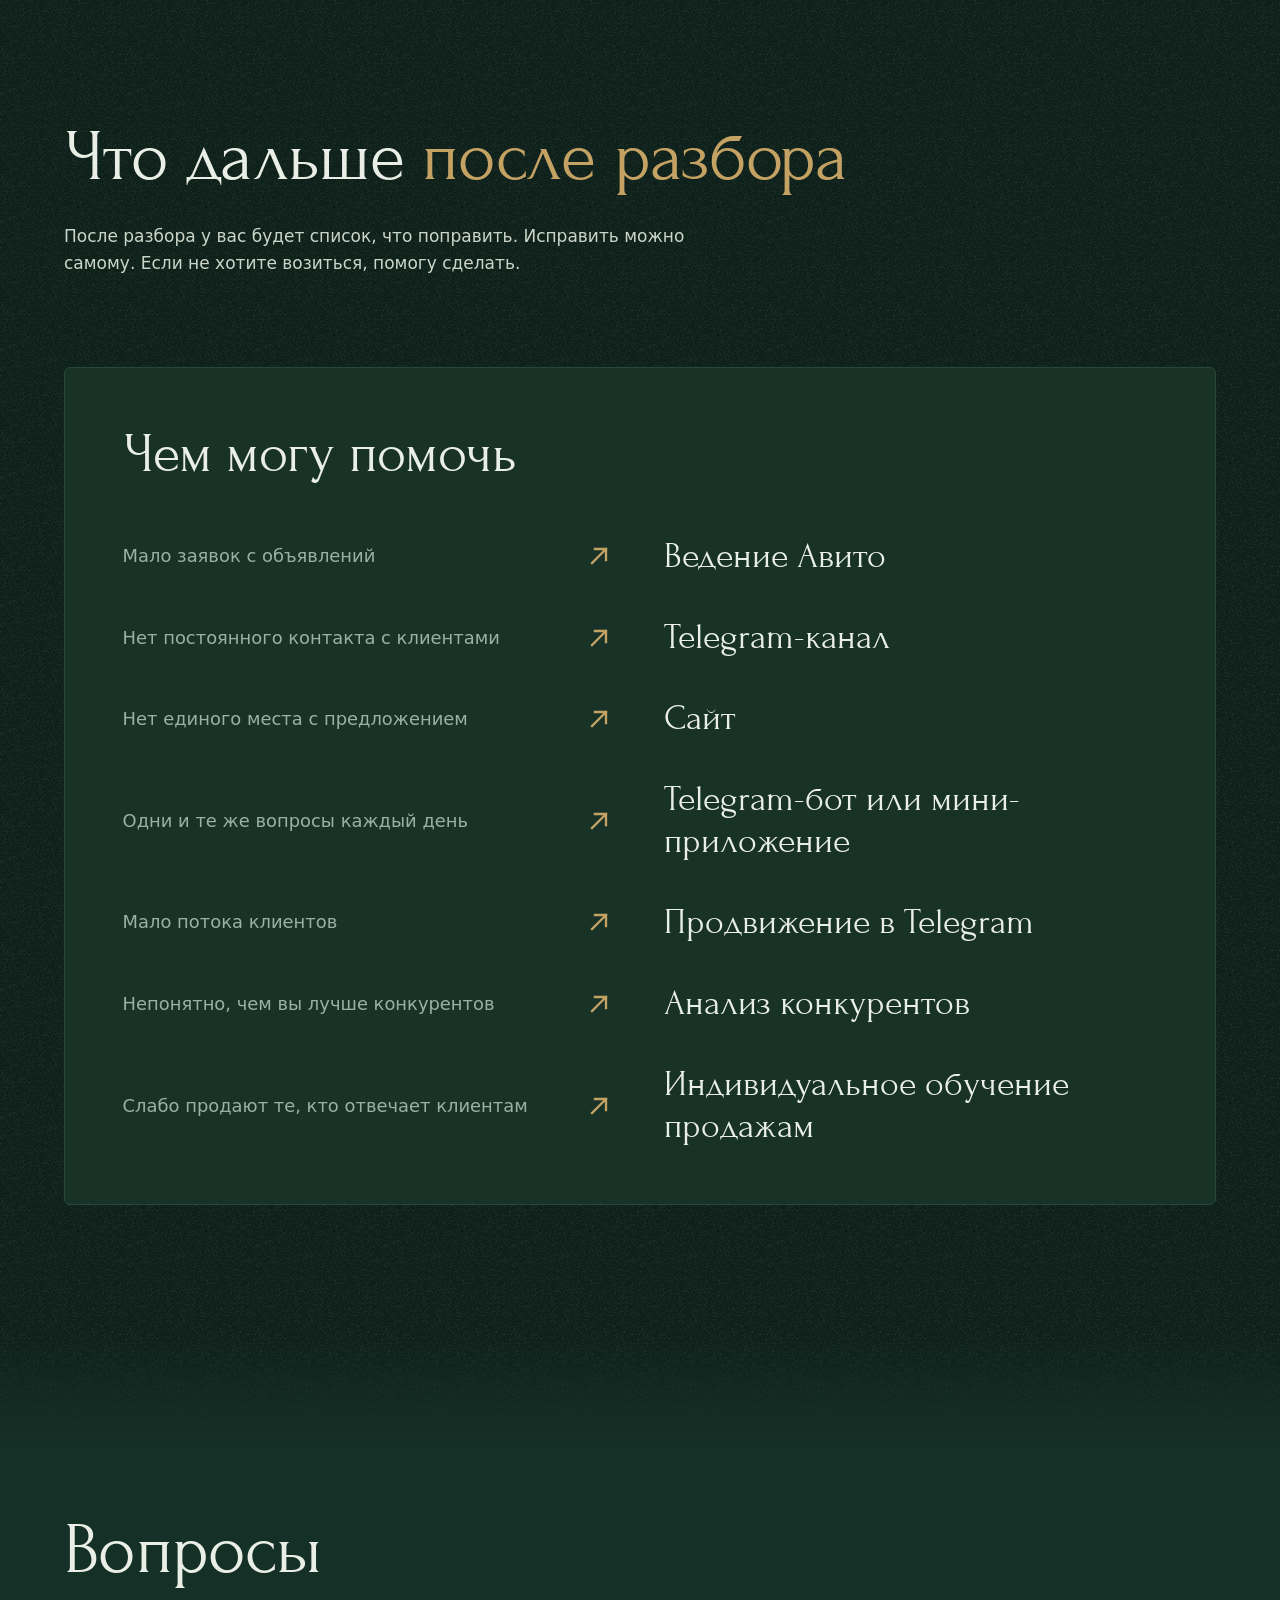
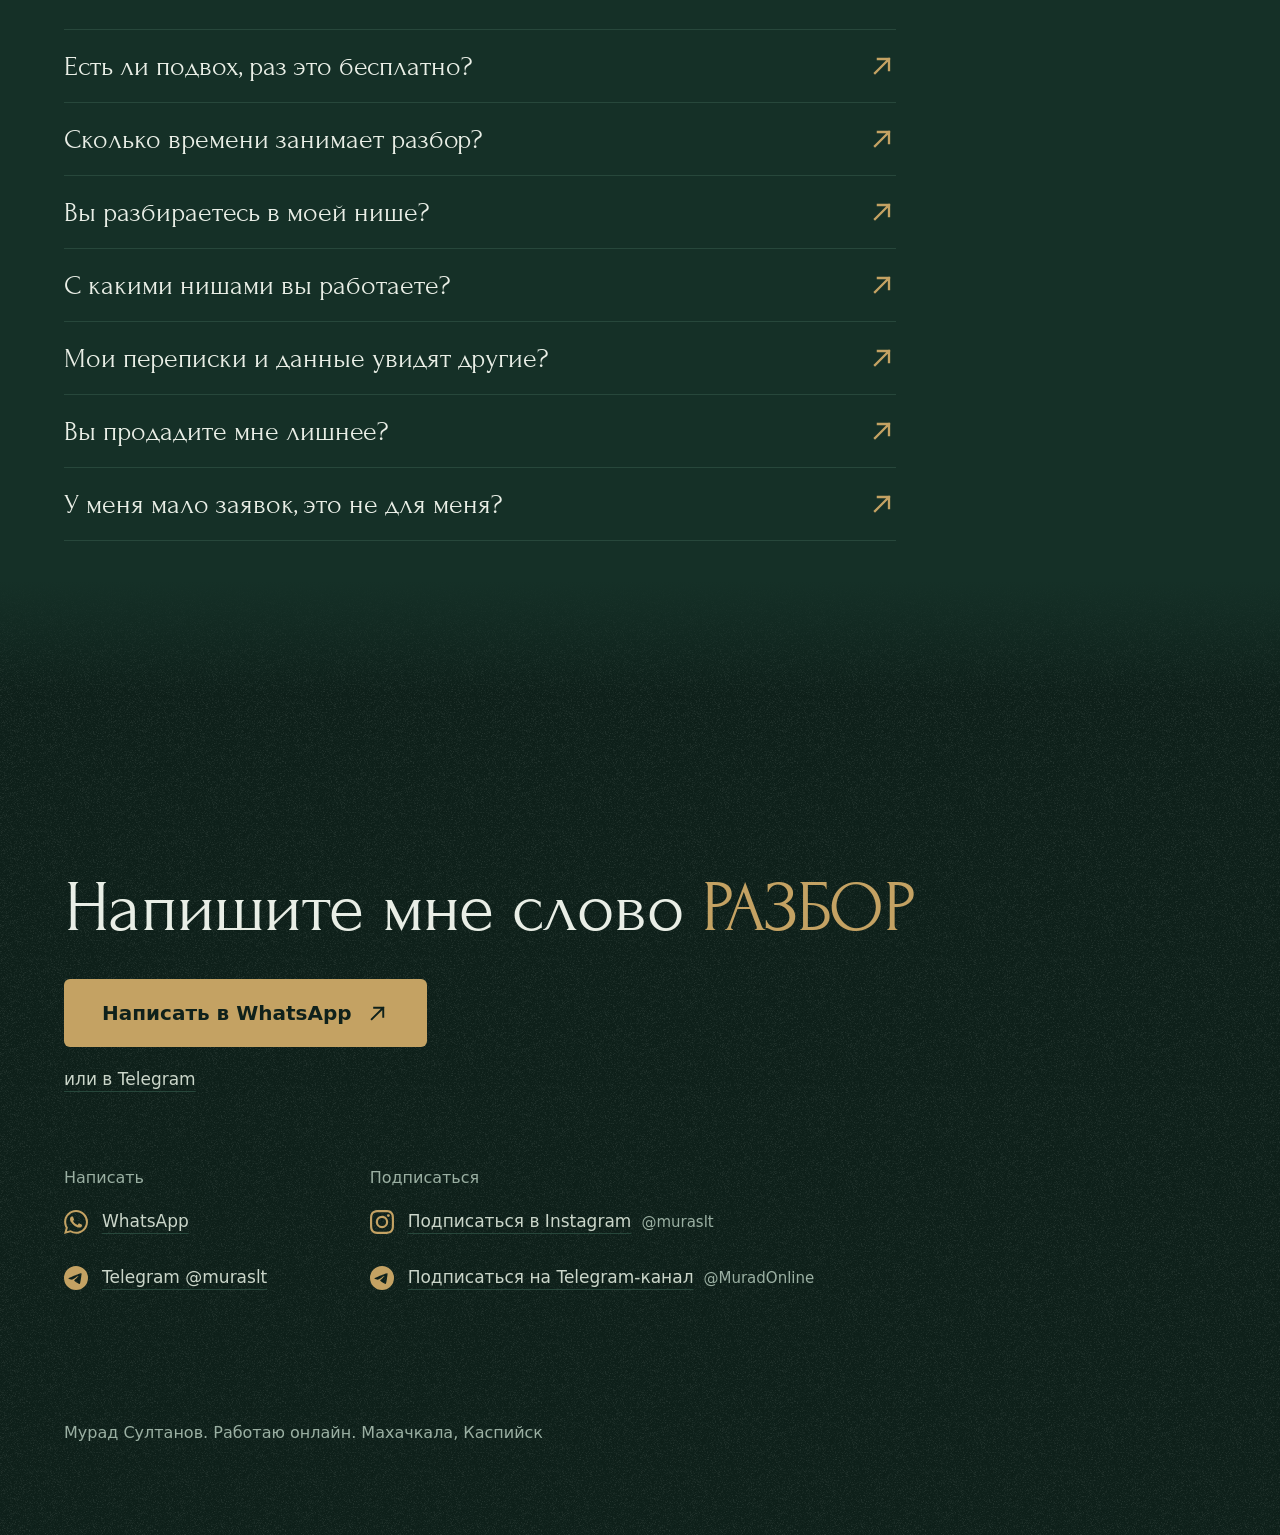
==== commit 3149181a: "Первый экран на компьютере: фото справа (левые 73% оригинала), пересобраны форматы, og-image и READM" ====
--- a/index.html
+++ b/index.html
@@ -53,9 +53,9 @@
 <header class="hero" id="hero">
   <div class="hero__media" data-parallax>
     <picture>
-      <source media="(min-width: 900px) and (min-aspect-ratio: 1/1)" type="image/avif" srcset="assets/img/portrait-d-800.avif 800w, assets/img/portrait-d-1400.avif 1400w, assets/img/portrait-d-2000.avif 2000w" sizes="75vw">
-      <source media="(min-width: 900px) and (min-aspect-ratio: 1/1)" type="image/webp" srcset="assets/img/portrait-d-800.webp 800w, assets/img/portrait-d-1400.webp 1400w, assets/img/portrait-d-2000.webp 2000w" sizes="75vw">
-      <source media="(min-width: 900px) and (min-aspect-ratio: 1/1)" srcset="assets/img/portrait-d-800.jpg 800w, assets/img/portrait-d-1400.jpg 1400w, assets/img/portrait-d-2000.jpg 2000w" sizes="75vw">
+      <source media="(min-width: 900px) and (min-aspect-ratio: 1/1)" type="image/avif" srcset="assets/img/portrait-d-700.avif 700w, assets/img/portrait-d-1000.avif 1000w, assets/img/portrait-d-1460.avif 1460w" sizes="85vh">
+      <source media="(min-width: 900px) and (min-aspect-ratio: 1/1)" type="image/webp" srcset="assets/img/portrait-d-700.webp 700w, assets/img/portrait-d-1000.webp 1000w, assets/img/portrait-d-1460.webp 1460w" sizes="85vh">
+      <source media="(min-width: 900px) and (min-aspect-ratio: 1/1)" srcset="assets/img/portrait-d-700.jpg 700w, assets/img/portrait-d-1000.jpg 1000w, assets/img/portrait-d-1460.jpg 1460w" sizes="85vh">
       <source type="image/avif" srcset="assets/img/portrait-m-640.avif 640w, assets/img/portrait-m-960.avif 960w, assets/img/portrait-m-1240.avif 1240w" sizes="100vw">
       <source type="image/webp" srcset="assets/img/portrait-m-640.webp 640w, assets/img/portrait-m-960.webp 960w, assets/img/portrait-m-1240.webp 1240w" sizes="100vw">
       <img src="assets/img/portrait-m-960.jpg" srcset="assets/img/portrait-m-640.jpg 640w, assets/img/portrait-m-960.jpg 960w, assets/img/portrait-m-1240.jpg 1240w" sizes="100vw" width="1240" height="1550" alt="Мурад Султанов" fetchpriority="high" decoding="async">
--- a/assets/style.css
+++ b/assets/style.css
@@ -18,6 +18,7 @@
 }
 
 :root{
+  --fade-left: linear-gradient(to right, rgba(0,0,0,0.000) 0.0%, rgba(0,0,0,0.002) 2.7%, rgba(0,0,0,0.007) 5.3%, rgba(0,0,0,0.010) 8.0%, rgba(0,0,0,0.020) 10.0%, rgba(0,0,0,0.040) 12.0%, rgba(0,0,0,0.050) 14.0%, rgba(0,0,0,0.087) 15.7%, rgba(0,0,0,0.163) 17.3%, rgba(0,0,0,0.200) 19.0%, rgba(0,0,0,0.275) 20.3%, rgba(0,0,0,0.425) 21.7%, rgba(0,0,0,0.500) 23.0%, rgba(0,0,0,0.570) 24.0%, rgba(0,0,0,0.710) 25.0%, rgba(0,0,0,0.780) 26.0%, rgba(0,0,0,0.818) 27.0%, rgba(0,0,0,0.893) 28.0%, rgba(0,0,0,0.930) 29.0%, rgba(0,0,0,0.945) 30.3%, rgba(0,0,0,0.975) 31.7%, rgba(0,0,0,0.990) 33.0%, rgba(0,0,0,0.992) 34.7%, rgba(0,0,0,0.997) 36.3%, rgba(0,0,0,1.000) 38.0%, rgba(0,0,0,1.000) 100%);
   --fade-bottom: linear-gradient(to bottom, rgba(0,0,0,1.000) 56.0%, rgba(0,0,0,0.997) 59.1%, rgba(0,0,0,0.977) 62.3%, rgba(0,0,0,0.931) 65.4%, rgba(0,0,0,0.855) 68.6%, rgba(0,0,0,0.754) 71.7%, rgba(0,0,0,0.632) 74.9%, rgba(0,0,0,0.500) 78.0%, rgba(0,0,0,0.368) 81.1%, rgba(0,0,0,0.246) 84.3%, rgba(0,0,0,0.145) 87.4%, rgba(0,0,0,0.069) 90.6%, rgba(0,0,0,0.023) 93.7%, rgba(0,0,0,0.003) 96.9%, rgba(0,0,0,0.000) 100.0%);
   --fade-bottom-m: linear-gradient(to bottom, rgba(0,0,0,1.000) 64.0%, rgba(0,0,0,0.997) 66.6%, rgba(0,0,0,0.977) 69.1%, rgba(0,0,0,0.931) 71.7%, rgba(0,0,0,0.855) 74.3%, rgba(0,0,0,0.754) 76.9%, rgba(0,0,0,0.632) 79.4%, rgba(0,0,0,0.500) 82.0%, rgba(0,0,0,0.368) 84.6%, rgba(0,0,0,0.246) 87.1%, rgba(0,0,0,0.145) 89.7%, rgba(0,0,0,0.069) 92.3%, rgba(0,0,0,0.023) 94.9%, rgba(0,0,0,0.003) 97.4%, rgba(0,0,0,0.000) 100.0%);
 }
@@ -25,7 +26,7 @@
 :root {
   --bg: #0f211b;
   --surface: #183228;
-  --tint: #12281f;
+  --tint: #153027;
   --edge: #27473b;
   --text: #e9eee6;
   --text-2: #cbd6ca;
@@ -37,7 +38,7 @@
 
   --r: 6px;
   --pad: clamp(20px, 5vw, 120px);
-  --c1: clamp(240px, 30vw, 460px);
+  --c1: clamp(220px, 21vw, 320px);
   --serif: "Forum", "Iowan Old Style", Georgia, "Times New Roman", serif;
   --sans: system-ui, -apple-system, "Segoe UI", Roboto, sans-serif;
 
@@ -268,23 +269,29 @@
     --name: clamp(56px, min(9.2vw, 17.5svh), 200px);
     justify-content: flex-end;
   }
+  .hero {
+    /* левый край лица (25% ширины фото) не должен заходить под имя */
+    --fl: calc(var(--left) + var(--name) * 3.95 + 2vw);
+    --shift: max(0px, calc(var(--fl) - 100vw + 100svh * 0.848 * 0.747));
+  }
   .hero__media {
     position: absolute;
     top: 0;
     bottom: 0;
+    right: calc(-1 * var(--shift));
+    left: auto;
     flex: none;
     min-height: 0;
     max-height: none;
-    height: auto;
-    width: calc(100vh * 1.1614);
-    width: calc(100svh * 1.1614);
-    /* сдвиг вправо, чтобы лицо не попадало под имя на узких ноутбуках */
-    right: calc(-1 * max(0px, calc(var(--left) + var(--name) * 3.95 + 3.4vw - 100vw + 94.65svh)));
+    height: 100%;
+    aspect-ratio: 1460 / 1722;
     -webkit-mask-image: var(--fade-bottom);
     mask-image: var(--fade-bottom);
   }
   .hero__media img {
-    object-position: 0 0;
+    object-position: 50% 0;
+    -webkit-mask-image: var(--fade-left);
+    mask-image: var(--fade-left);
   }
   .hero__body {
     margin-top: 0;
@@ -329,7 +336,7 @@
   padding-block: clamp(80px, 12vw, 180px);
 }
 .section--tint {
-  background: linear-gradient(to bottom, transparent 0, var(--tint) 14%, var(--tint) 86%, transparent 100%);
+  background: linear-gradient(to bottom, transparent 0, var(--tint) 12%, var(--tint) 88%, transparent 100%);
 }
 
 h2 {
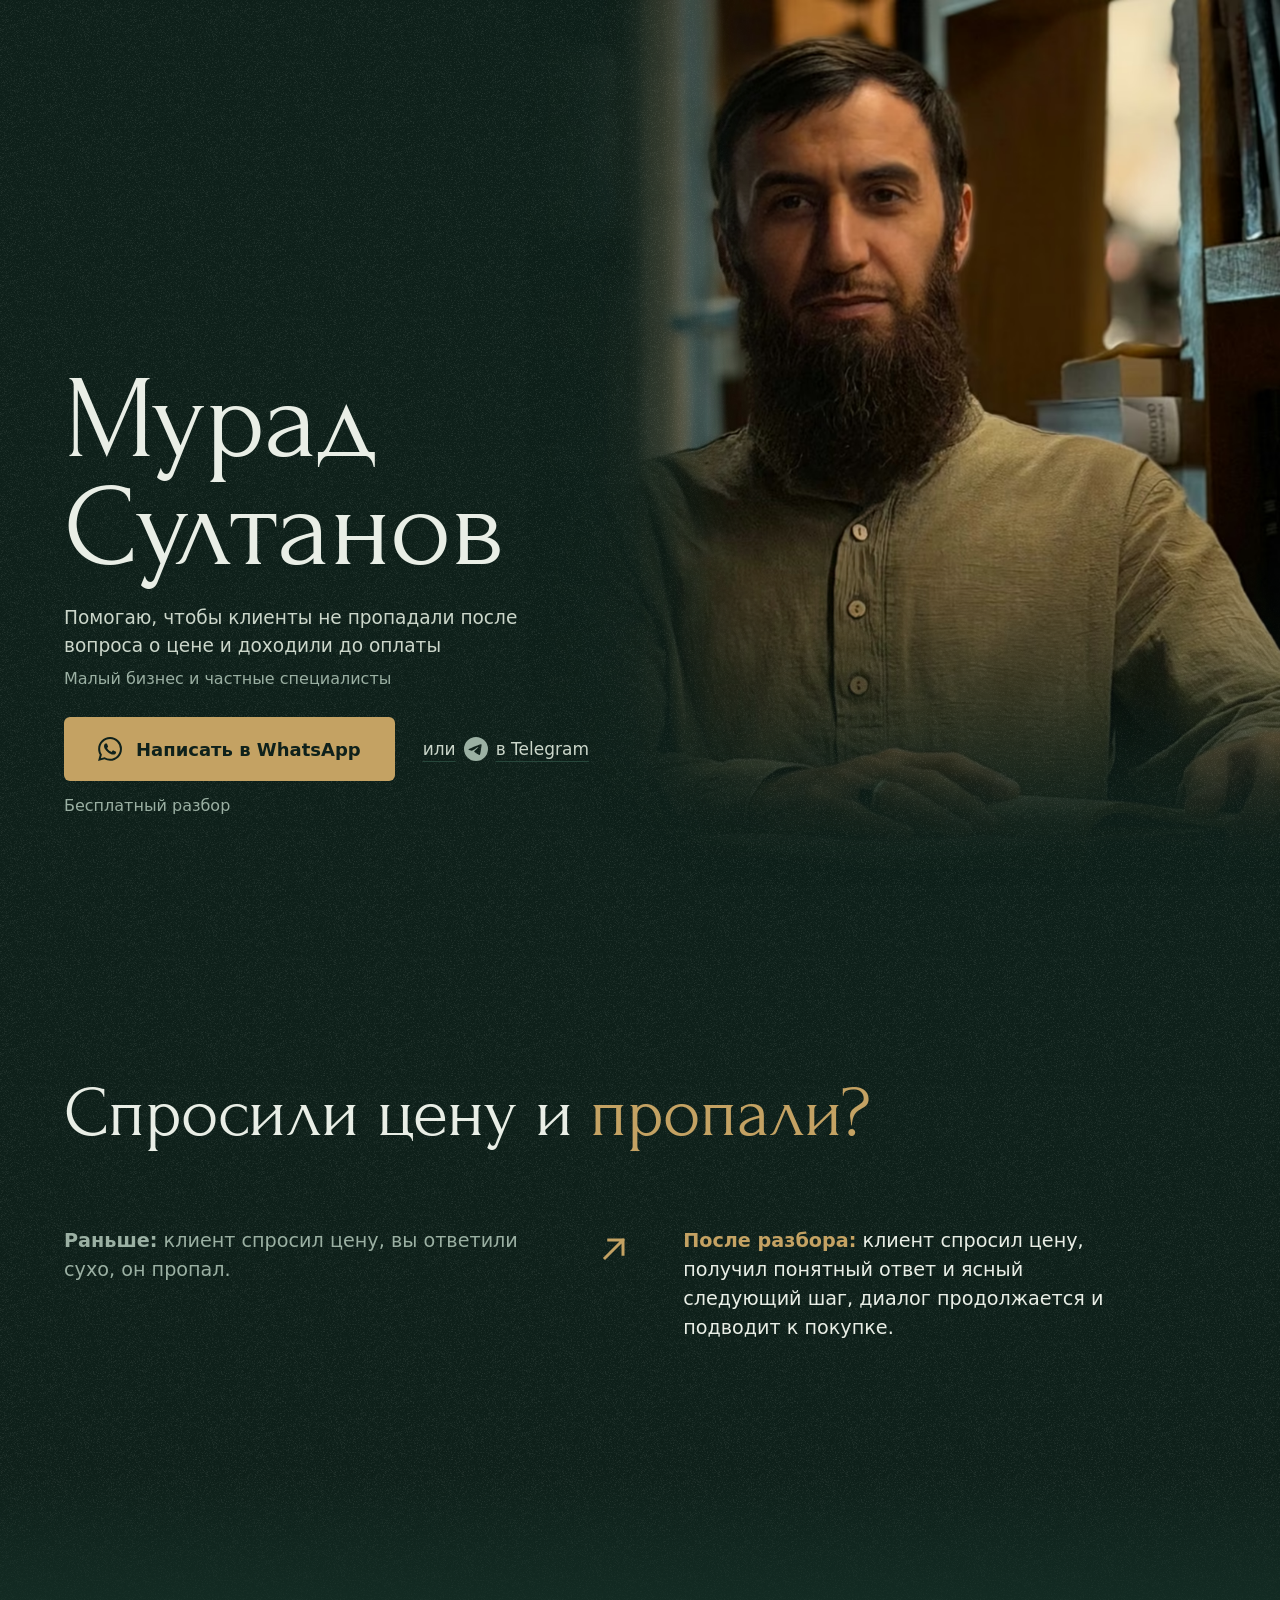
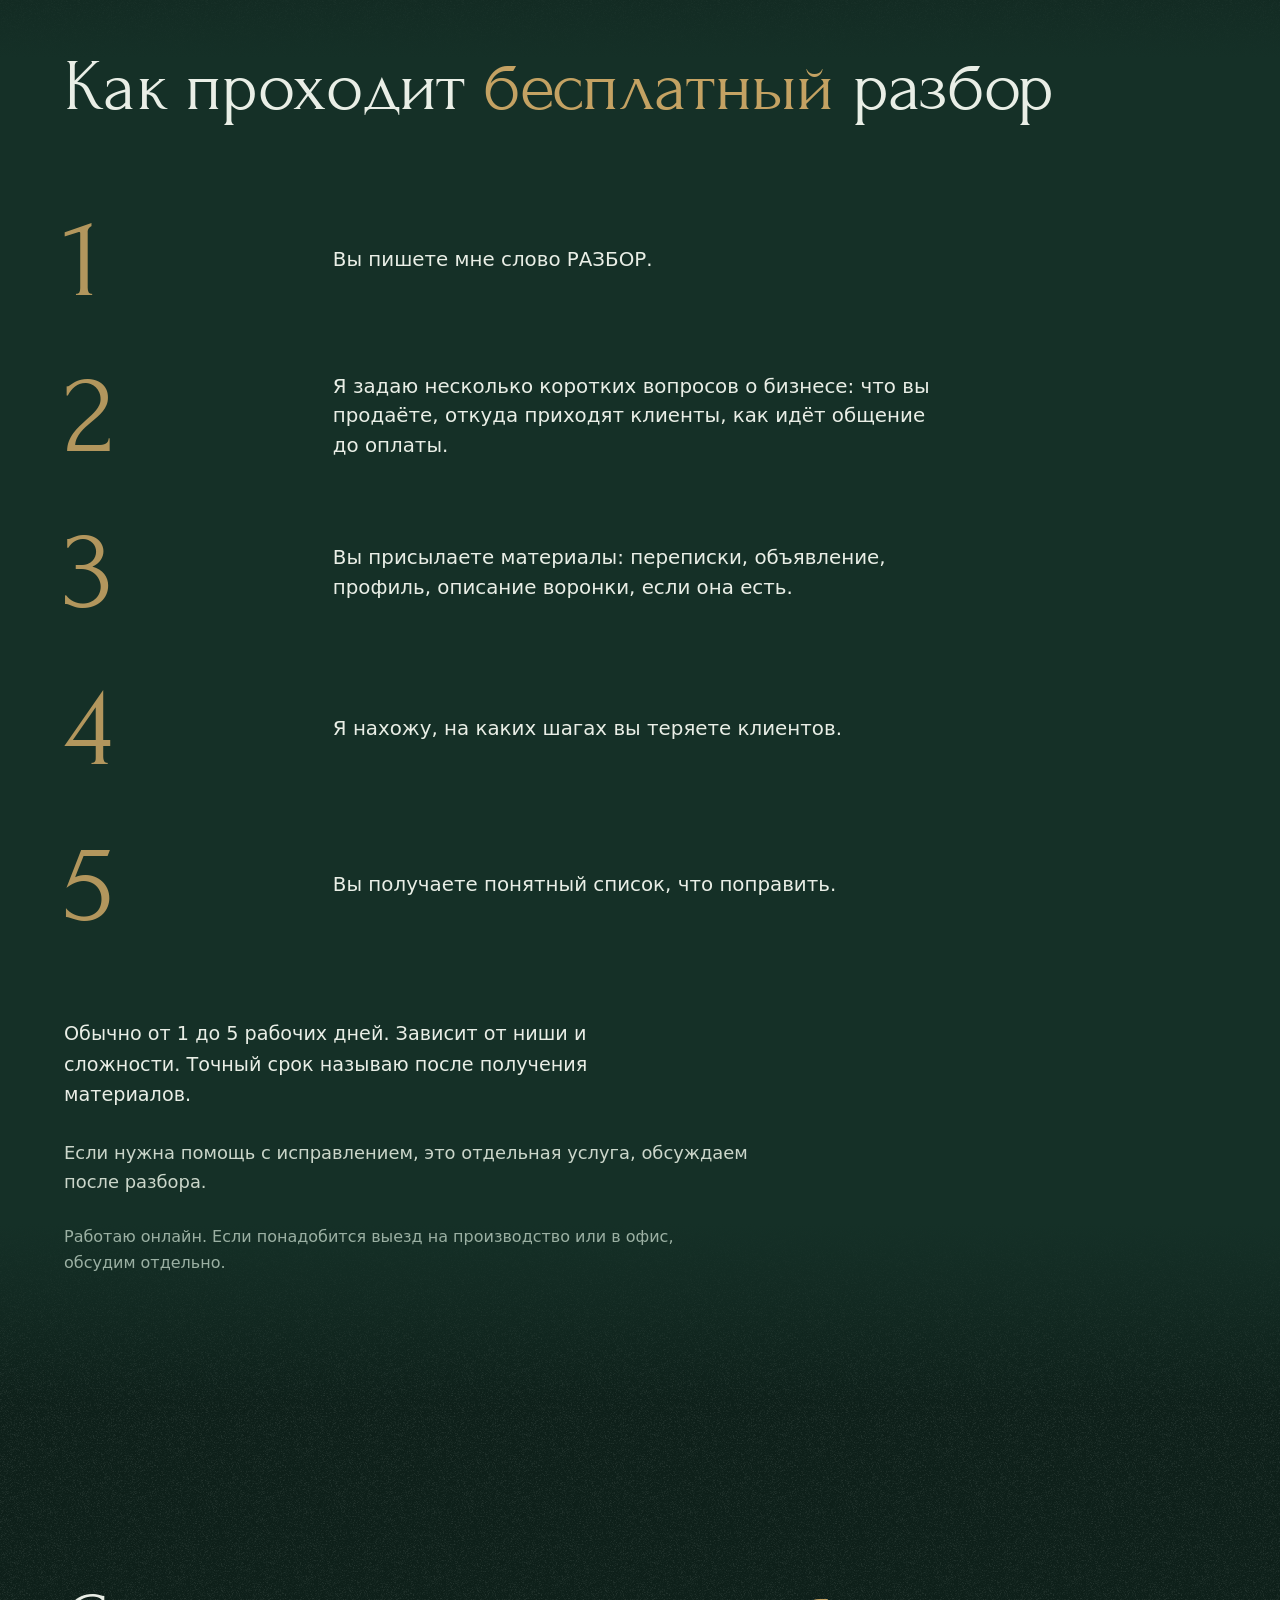
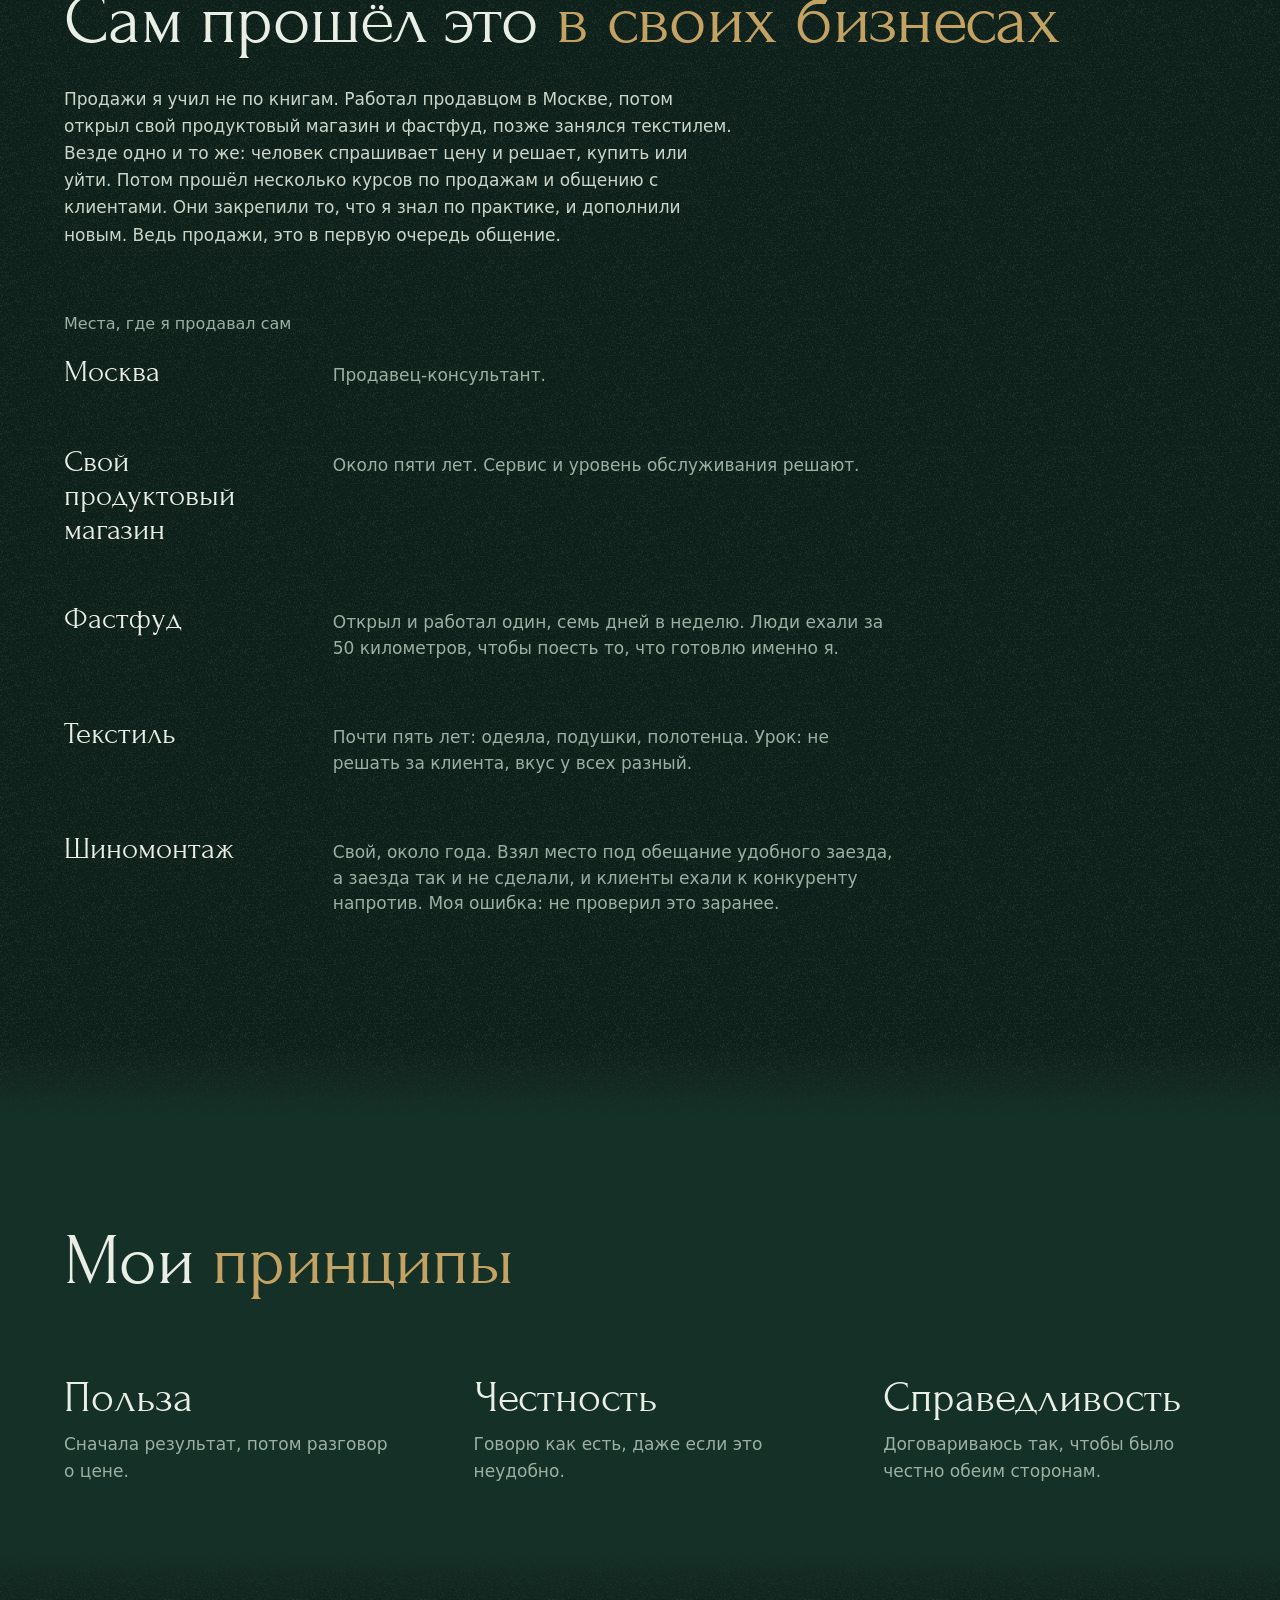
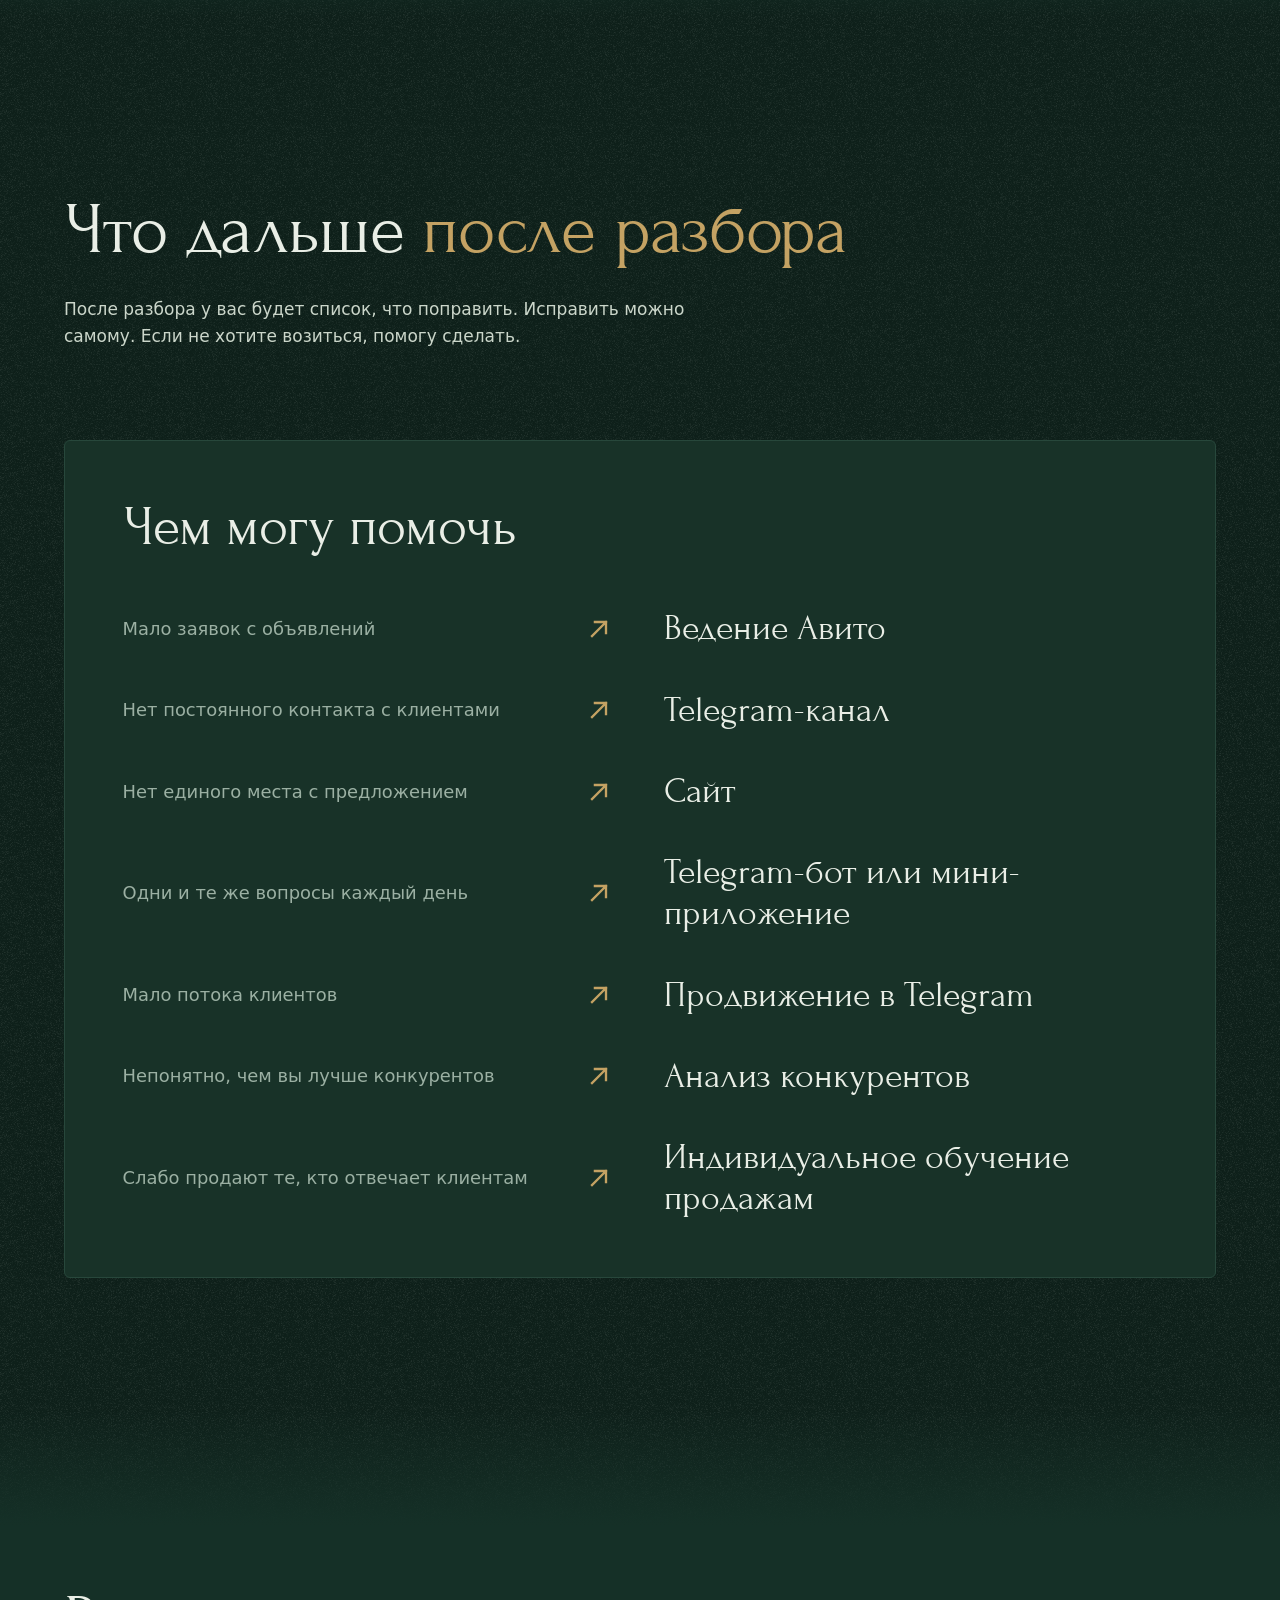
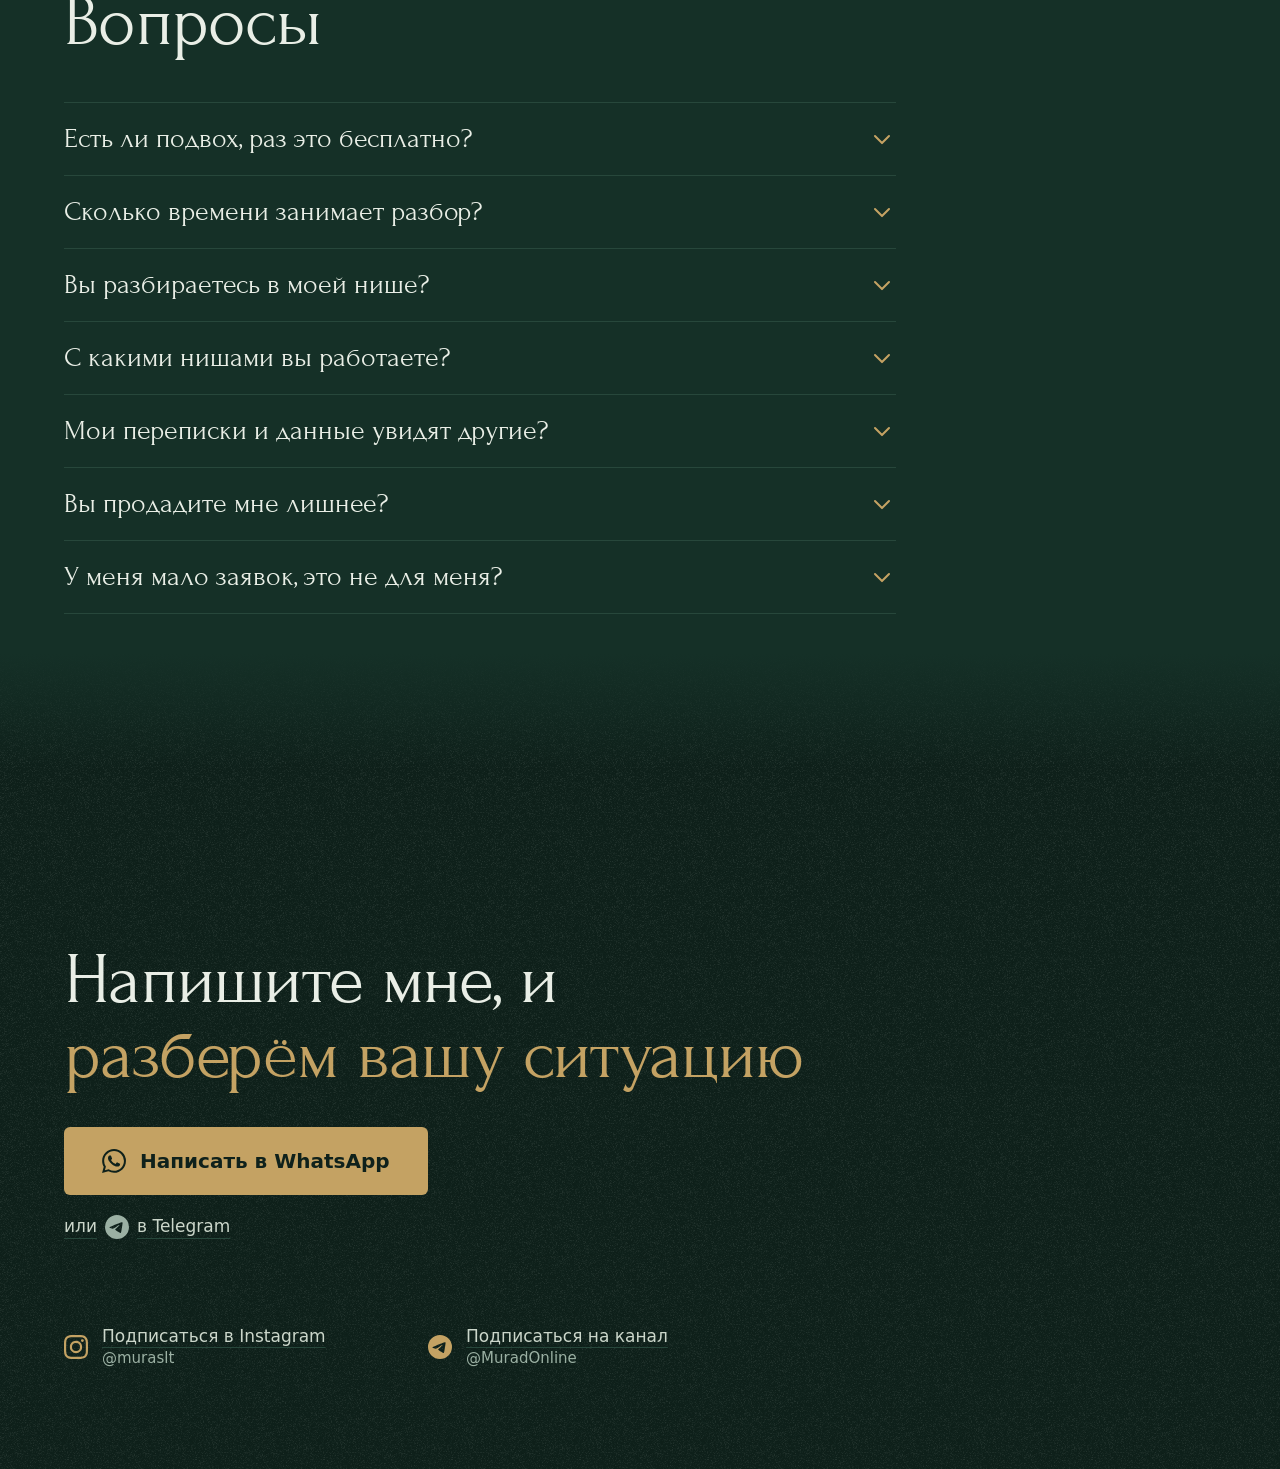
==== commit e5539ef4: "Правки 2: значки в кнопках, ссылки Telegram с текстом в той же вкладке, финальный блок, шеврон в воп" ====
--- a/index.html
+++ b/index.html
@@ -42,6 +42,7 @@
 
 <svg class="sprite" aria-hidden="true" focusable="false">
   <symbol id="i-arrow" viewBox="0 0 24 24"><path d="M6 18 18 6M8.5 6H18v9.5" fill="none" stroke="currentColor" stroke-width="2" stroke-linecap="square"/></symbol>
+  <symbol id="i-chev" viewBox="0 0 24 24"><path d="M6 9.5 12 15.5 18 9.5" fill="none" stroke="currentColor" stroke-width="1.75" stroke-linecap="round" stroke-linejoin="round"/></symbol>
   <symbol id="i-tg" viewBox="0 0 24 24"><path d="M11.944 0A12 12 0 0 0 0 12a12 12 0 0 0 12 12 12 12 0 0 0 12-12A12 12 0 0 0 12 0a12 12 0 0 0-.056 0zm4.962 7.224c.1-.002.321.023.465.14a.506.506 0 0 1 .171.325c.016.093.036.306.02.472-.18 1.898-.962 6.502-1.36 8.627-.168.9-.499 1.201-.82 1.23-.696.065-1.225-.46-1.9-.902-1.056-.693-1.653-1.124-2.678-1.8-1.185-.78-.417-1.21.258-1.91.177-.184 3.247-2.977 3.307-3.23.007-.032.014-.15-.056-.212s-.174-.041-.249-.024c-.106.024-1.793 1.14-5.061 3.345-.48.33-.913.49-1.302.48-.428-.008-1.252-.241-1.865-.44-.752-.245-1.349-.374-1.297-.789.027-.216.325-.437.893-.663 3.498-1.524 5.83-2.529 6.998-3.014 3.332-1.386 4.025-1.627 4.476-1.635z"/></symbol>
   <symbol id="i-ig" viewBox="0 0 24 24"><path d="M7.0301.084c-1.2768.0602-2.1487.264-2.911.5634-.7888.3075-1.4575.72-2.1228 1.3877-.6652.6677-1.075 1.3368-1.3802 2.127-.2954.7638-.4956 1.6365-.552 2.914-.0564 1.2775-.0689 1.6882-.0626 4.947.0062 3.2586.0206 3.6671.0825 4.9473.061 1.2765.264 2.1482.5635 2.9107.308.7889.72 1.4573 1.388 2.1228.6679.6655 1.3365 1.0743 2.1285 1.38.7632.295 1.6361.4961 2.9134.552 1.2773.056 1.6884.069 4.9462.0627 3.2578-.0062 3.668-.0207 4.9478-.0814 1.28-.0607 2.147-.2652 2.9098-.5633.7889-.3086 1.4578-.72 2.1228-1.3881.665-.6682 1.0745-1.3378 1.3795-2.1284.2957-.7632.4966-1.636.552-2.9124.056-1.2809.0692-1.6898.063-4.948-.0063-3.2583-.021-3.6668-.0817-4.9465-.0607-1.2797-.264-2.1487-.5633-2.9117-.3084-.7889-.72-1.4568-1.3876-2.1228C21.2982 1.33 20.628.9208 19.8378.6165 19.074.321 18.2017.1197 16.9244.0645 15.6471.0093 15.236-.005 11.977.0014 8.718.0076 8.31.0215 7.0301.0839m.1402 21.6932c-1.17-.0509-1.8053-.2453-2.2287-.408-.5606-.216-.96-.4771-1.3819-.895-.422-.4178-.6811-.8186-.9-1.378-.1644-.4234-.3624-1.058-.4171-2.228-.0595-1.2645-.072-1.6442-.079-4.848-.007-3.2037.0053-3.583.0607-4.848.05-1.169.2456-1.805.408-2.2282.216-.5613.4762-.96.895-1.3816.4188-.4217.8184-.6814 1.3783-.9003.423-.1651 1.0575-.3614 2.227-.4171 1.2655-.06 1.6447-.072 4.848-.079 3.2033-.007 3.5835.005 4.8495.0608 1.169.0508 1.8053.2445 2.228.408.5608.216.96.4754 1.3816.895.4217.4194.6816.8176.9005 1.3787.1653.4217.3617 1.056.4169 2.2263.0602 1.2655.0739 1.645.0796 4.848.0058 3.203-.0055 3.5834-.061 4.848-.051 1.17-.245 1.8055-.408 2.2294-.216.5604-.4763.96-.8954 1.3814-.419.4215-.8181.6811-1.3783.9-.4224.1649-1.0577.3617-2.2262.4174-1.2656.0595-1.6448.072-4.8493.079-3.2045.007-3.5825-.006-4.848-.0608M16.953 5.5864A1.44 1.44 0 1 0 18.39 4.144a1.44 1.44 0 0 0-1.437 1.4424M5.8385 12.012c.0067 3.4032 2.7706 6.1557 6.173 6.1493 3.4026-.0065 6.157-2.7701 6.1506-6.1733-.0065-3.4032-2.771-6.1565-6.174-6.1498-3.403.0067-6.156 2.771-6.1496 6.1738M8 12.0077a4 4 0 1 1 4.008 3.9921A3.9996 3.9996 0 0 1 8 12.0077"/></symbol>
   <symbol id="i-wa" viewBox="0 0 24 24"><path d="M17.472 14.382c-.297-.149-1.758-.867-2.03-.967-.273-.099-.471-.148-.67.15-.197.297-.767.966-.94 1.164-.173.199-.347.223-.644.075-.297-.15-1.255-.463-2.39-1.475-.883-.788-1.48-1.761-1.653-2.059-.173-.297-.018-.458.13-.606.134-.133.298-.347.446-.52.149-.174.198-.298.298-.497.099-.198.05-.371-.025-.52-.075-.149-.669-1.612-.916-2.207-.242-.579-.487-.5-.669-.51-.173-.008-.371-.01-.57-.01-.198 0-.52.074-.792.372-.272.297-1.04 1.016-1.04 2.479 0 1.462 1.065 2.875 1.213 3.074.149.198 2.096 3.2 5.077 4.487.709.306 1.262.489 1.694.625.712.227 1.36.195 1.871.118.571-.085 1.758-.719 2.006-1.413.248-.694.248-1.289.173-1.413-.074-.124-.272-.198-.57-.347m-5.421 7.403h-.004a9.87 9.87 0 01-5.031-1.378l-.361-.214-3.741.982.998-3.648-.235-.374a9.86 9.86 0 01-1.51-5.26c.001-5.45 4.436-9.884 9.888-9.884 2.64 0 5.122 1.03 6.988 2.898a9.825 9.825 0 012.893 6.994c-.003 5.45-4.437 9.884-9.885 9.884m8.413-18.297A11.815 11.815 0 0012.05 0C5.495 0 .16 5.335.157 11.892c0 2.096.547 4.142 1.588 5.945L.057 24l6.305-1.654a11.882 11.882 0 005.683 1.448h.005c6.554 0 11.89-5.335 11.893-11.893a11.821 11.821 0 00-3.48-8.413Z"/></symbol>
@@ -67,8 +68,8 @@
     <p class="hero__lead">Помогаю, чтобы клиенты не пропадали после вопроса о цене и доходили до оплаты</p>
     <p class="hero__sub">Малый бизнес и частные специалисты</p>
     <div class="hero__cta">
-      <a class="btn" href="https://wa.me/79291993333?text=%D0%90%D1%81%D1%81%D0%B0%D0%BB%D1%8F%D0%BC%D1%83%20%D0%B0%D0%BB%D0%B5%D0%B9%D0%BA%D1%83%D0%BC%21%20%D0%9C%D1%83%D1%80%D0%B0%D0%B4%2C%20%D1%85%D0%BE%D1%87%D1%83%20%D0%B1%D0%B5%D1%81%D0%BF%D0%BB%D0%B0%D1%82%D0%BD%D1%8B%D0%B9%20%D1%80%D0%B0%D0%B7%D0%B1%D0%BE%D1%80." target="_blank" rel="noopener" data-cta="hero">Написать слово РАЗБОР <svg class="arr" aria-hidden="true"><use href="#i-arrow"/></svg></a>
-      <a class="link" href="https://t.me/muraslt">или в Telegram</a>
+      <a class="btn" href="https://wa.me/79291993333?text=%D0%90%D1%81%D1%81%D0%B0%D0%BB%D1%8F%D0%BC%D1%83%20%D0%B0%D0%BB%D0%B5%D0%B9%D0%BA%D1%83%D0%BC%21%20%D0%9C%D1%83%D1%80%D0%B0%D0%B4%2C%20%D1%85%D0%BE%D1%87%D1%83%20%D0%B1%D0%B5%D1%81%D0%BF%D0%BB%D0%B0%D1%82%D0%BD%D1%8B%D0%B9%20%D1%80%D0%B0%D0%B7%D0%B1%D0%BE%D1%80." target="_blank" rel="noopener" data-cta="hero"><svg class="ico" aria-hidden="true"><use href="#i-wa"/></svg>Написать в WhatsApp</a>
+      <a class="link" href="https://t.me/muraslt?text=%D0%90%D1%81%D1%81%D0%B0%D0%BB%D1%8F%D0%BC%D1%83%20%D0%B0%D0%BB%D0%B5%D0%B9%D0%BA%D1%83%D0%BC%21%20%D0%9C%D1%83%D1%80%D0%B0%D0%B4%2C%20%D1%85%D0%BE%D1%87%D1%83%20%D0%B1%D0%B5%D1%81%D0%BF%D0%BB%D0%B0%D1%82%D0%BD%D1%8B%D0%B9%20%D1%80%D0%B0%D0%B7%D0%B1%D0%BE%D1%80."><span>или</span><svg class="ico ico--tg" aria-hidden="true"><use href="#i-tg"/></svg><span>в Telegram</span></a>
       <p class="hero__note">Бесплатный разбор</p>
     </div>
   </div>
@@ -81,7 +82,7 @@
     <div class="ba" data-reveal>
       <p class="ba__before"><strong>Раньше:</strong> клиент спросил цену, вы ответили сухо, он пропал.</p>
       <svg class="arr" aria-hidden="true"><use href="#i-arrow"/></svg>
-      <p class="ba__after"><strong>После разбора:</strong> клиент спросил цену, получил понятный ответ и ясный следующий шаг, диалог продолжается.</p>
+      <p class="ba__after"><strong>После разбора:</strong> клиент спросил цену, получил понятный ответ и ясный следующий шаг, диалог продолжается и подводит к покупке.</p>
     </div>
   </div>
 </section>
@@ -108,12 +109,13 @@
   <div class="wrap">
     <h2 id="h-path" data-reveal>Сам прошёл это <em>в своих бизнесах</em></h2>
     <p class="lead" data-reveal>Продажи я учил не по книгам. Работал продавцом в Москве, потом открыл свой продуктовый магазин и фастфуд, позже занялся текстилем. Везде одно и то же: человек спрашивает цену и решает, купить или уйти. Потом прошёл несколько курсов по продажам и общению с клиентами. Они закрепили то, что я знал по практике, и дополнили новым. Ведь продажи, это в первую очередь общение.</p>
+    <p class="path__cap" data-reveal>Места, где я продавал сам</p>
     <ol class="path">
       <li data-reveal><h3>Москва</h3><p>Продавец-консультант.</p></li>
       <li data-reveal><h3>Свой продуктовый магазин</h3><p>Около пяти лет. Сервис и уровень обслуживания решают.</p></li>
       <li data-reveal><h3>Фастфуд</h3><p>Открыл и работал один, семь дней в неделю. Люди ехали за 50 километров, чтобы поесть то, что готовлю именно я.</p></li>
       <li data-reveal><h3>Текстиль</h3><p>Почти пять лет: одеяла, подушки, полотенца. Урок: не решать за клиента, вкус у всех разный.</p></li>
-      <li data-reveal><h3>Шиномонтаж</h3><p>Свой, около года. Для машин с федеральной трассы не было удобного заезда.</p></li>
+      <li data-reveal><h3>Шиномонтаж</h3><p>Свой, около года. Взял место под обещание удобного заезда, а заезда так и не сделали, и клиенты ехали к конкуренту напротив. Моя ошибка: не проверил это заранее.</p></li>
     </ol>
   </div>
 </section>
@@ -157,31 +159,31 @@
     <h2 id="h-faq" data-reveal>Вопросы</h2>
     <div class="faq">
       <details>
-        <summary>Есть ли подвох, раз это бесплатно? <svg class="arr" aria-hidden="true"><use href="#i-arrow"/></svg></summary>
+        <summary>Есть ли подвох, раз это бесплатно? <svg class="chev" aria-hidden="true"><use href="#i-chev"/></svg></summary>
         <p>Нет. Разбор бесплатный, и список, что поправить, вы получаете всегда, даже если больше ничего не закажете. Дальше решаете сами: исправить своими силами или попросить помощи. Помощь с исправлением это отдельная услуга.</p>
       </details>
       <details>
-        <summary>Сколько времени занимает разбор? <svg class="arr" aria-hidden="true"><use href="#i-arrow"/></svg></summary>
+        <summary>Сколько времени занимает разбор? <svg class="chev" aria-hidden="true"><use href="#i-chev"/></svg></summary>
         <p>Обычно от 1 до 5 рабочих дней. Зависит от ниши и сложности: если бизнес масштабный или нишу нужно изучать дольше, например онлайн-бизнес по всей стране, понадобится больше времени. Точный срок называю после получения материалов, до начала работы.</p>
       </details>
       <details>
-        <summary>Вы разбираетесь в моей нише? <svg class="arr" aria-hidden="true"><use href="#i-arrow"/></svg></summary>
+        <summary>Вы разбираетесь в моей нише? <svg class="chev" aria-hidden="true"><use href="#i-chev"/></svg></summary>
         <p>Нишу изучаю по вашим ответам и материалам. Продажи везде устроены похоже: человек написал, получил ответ, решил, платить или нет. Сам прошёл это в магазине, общепите и текстиле.</p>
       </details>
       <details>
-        <summary>С какими нишами вы работаете? <svg class="arr" aria-hidden="true"><use href="#i-arrow"/></svg></summary>
+        <summary>С какими нишами вы работаете? <svg class="chev" aria-hidden="true"><use href="#i-chev"/></svg></summary>
         <p>Беру не все ниши. Работаю только с тем, что разрешено и честно. Если ваша ниша мне не подходит, скажу об этом сразу, чтобы не тратить ваше время.</p>
       </details>
       <details>
-        <summary>Мои переписки и данные увидят другие? <svg class="arr" aria-hidden="true"><use href="#i-arrow"/></svg></summary>
+        <summary>Мои переписки и данные увидят другие? <svg class="chev" aria-hidden="true"><use href="#i-chev"/></svg></summary>
         <p>Нет. Материалы остаются у меня и нужны только для разбора. Если ваш разбор может стать кейсом или отзывом, это возможно только с вашего согласия, без названия и данных, пока вы сами не решите иначе. Без разрешения он никуда не уходит.</p>
       </details>
       <details>
-        <summary>Вы продадите мне лишнее? <svg class="arr" aria-hidden="true"><use href="#i-arrow"/></svg></summary>
+        <summary>Вы продадите мне лишнее? <svg class="chev" aria-hidden="true"><use href="#i-chev"/></svg></summary>
         <p>Нет. Помощь предлагаю только там, где вижу в разборе, что она нужна. Если не нужна, так и скажу.</p>
       </details>
       <details>
-        <summary>У меня мало заявок, это не для меня? <svg class="arr" aria-hidden="true"><use href="#i-arrow"/></svg></summary>
+        <summary>У меня мало заявок, это не для меня? <svg class="chev" aria-hidden="true"><use href="#i-chev"/></svg></summary>
         <p>Это нормально. Разбор как раз показывает, где теряются заявки, даже когда их немного.</p>
       </details>
     </div>
@@ -214,33 +216,21 @@
 <!-- ====== Контакты ====== -->
 <section class="section contact" id="contacts" aria-labelledby="h-contact">
   <div class="wrap">
-    <h2 id="h-contact" data-reveal>Напишите мне слово <em>РАЗБОР</em></h2>
-    <a class="btn" href="https://wa.me/79291993333?text=%D0%90%D1%81%D1%81%D0%B0%D0%BB%D1%8F%D0%BC%D1%83%20%D0%B0%D0%BB%D0%B5%D0%B9%D0%BA%D1%83%D0%BC%21%20%D0%9C%D1%83%D1%80%D0%B0%D0%B4%2C%20%D1%85%D0%BE%D1%87%D1%83%20%D0%B1%D0%B5%D1%81%D0%BF%D0%BB%D0%B0%D1%82%D0%BD%D1%8B%D0%B9%20%D1%80%D0%B0%D0%B7%D0%B1%D0%BE%D1%80." target="_blank" rel="noopener" data-cta="final">Написать в WhatsApp <svg class="arr" aria-hidden="true"><use href="#i-arrow"/></svg></a>
-    <p class="contact__alt"><a class="link" href="https://t.me/muraslt">или в Telegram</a></p>
-
-    <nav class="social" aria-label="Контакты и соцсети">
-      <div class="social__group">
-        <p class="social__cap">Написать</p>
-        <a href="https://wa.me/79291993333" target="_blank" rel="noopener"><svg class="ico" aria-hidden="true"><use href="#i-wa"/></svg><span>WhatsApp</span></a>
-        <a href="https://t.me/muraslt"><svg class="ico" aria-hidden="true"><use href="#i-tg"/></svg><span>Telegram @muraslt</span></a>
-      </div>
-      <div class="social__group">
-        <p class="social__cap">Подписаться</p>
-        <a href="https://instagram.com/muraslt" target="_blank" rel="noopener"><svg class="ico" aria-hidden="true"><use href="#i-ig"/></svg><span>Подписаться в Instagram</span><small>@muraslt</small></a>
-        <a href="https://t.me/MuradOnline"><svg class="ico" aria-hidden="true"><use href="#i-tg"/></svg><span>Подписаться на Telegram-канал</span><small>@MuradOnline</small></a>
-      </div>
+    <h2 id="h-contact" data-reveal>Напишите мне, и <em>разберём вашу ситуацию</em></h2>
+    <a class="btn" href="https://wa.me/79291993333?text=%D0%90%D1%81%D1%81%D0%B0%D0%BB%D1%8F%D0%BC%D1%83%20%D0%B0%D0%BB%D0%B5%D0%B9%D0%BA%D1%83%D0%BC%21%20%D0%9C%D1%83%D1%80%D0%B0%D0%B4%2C%20%D1%85%D0%BE%D1%87%D1%83%20%D0%B1%D0%B5%D1%81%D0%BF%D0%BB%D0%B0%D1%82%D0%BD%D1%8B%D0%B9%20%D1%80%D0%B0%D0%B7%D0%B1%D0%BE%D1%80." target="_blank" rel="noopener" data-cta="final"><svg class="ico" aria-hidden="true"><use href="#i-wa"/></svg>Написать в WhatsApp</a>
+    <p class="contact__alt"><a class="link" href="https://t.me/muraslt?text=%D0%90%D1%81%D1%81%D0%B0%D0%BB%D1%8F%D0%BC%D1%83%20%D0%B0%D0%BB%D0%B5%D0%B9%D0%BA%D1%83%D0%BC%21%20%D0%9C%D1%83%D1%80%D0%B0%D0%B4%2C%20%D1%85%D0%BE%D1%87%D1%83%20%D0%B1%D0%B5%D1%81%D0%BF%D0%BB%D0%B0%D1%82%D0%BD%D1%8B%D0%B9%20%D1%80%D0%B0%D0%B7%D0%B1%D0%BE%D1%80."><span>или</span><svg class="ico ico--tg" aria-hidden="true"><use href="#i-tg"/></svg><span>в Telegram</span></a></p>
+
+    <nav class="social" aria-label="Соцсети">
+      <a href="https://instagram.com/muraslt" target="_blank" rel="noopener"><svg class="ico" aria-hidden="true"><use href="#i-ig"/></svg><span class="social__txt"><span class="social__act">Подписаться в Instagram</span><span class="social__handle">@muraslt</span></span></a>
+      <a href="https://t.me/MuradOnline"><svg class="ico" aria-hidden="true"><use href="#i-tg"/></svg><span class="social__txt"><span class="social__act">Подписаться на канал</span><span class="social__handle">@MuradOnline</span></span></a>
     </nav>
-
-    <footer class="footer">
-      <p>Мурад Султанов. Работаю онлайн. Махачкала, Каспийск</p>
-    </footer>
   </div>
 </section>
 
 </main>
 
 <div class="sticky" id="sticky">
-  <a class="btn" href="https://wa.me/79291993333?text=%D0%90%D1%81%D1%81%D0%B0%D0%BB%D1%8F%D0%BC%D1%83%20%D0%B0%D0%BB%D0%B5%D0%B9%D0%BA%D1%83%D0%BC%21%20%D0%9C%D1%83%D1%80%D0%B0%D0%B4%2C%20%D1%85%D0%BE%D1%87%D1%83%20%D0%B1%D0%B5%D1%81%D0%BF%D0%BB%D0%B0%D1%82%D0%BD%D1%8B%D0%B9%20%D1%80%D0%B0%D0%B7%D0%B1%D0%BE%D1%80." target="_blank" rel="noopener" data-cta="sticky">Написать слово РАЗБОР <svg class="arr" aria-hidden="true"><use href="#i-arrow"/></svg></a>
+  <a class="btn" href="https://wa.me/79291993333?text=%D0%90%D1%81%D1%81%D0%B0%D0%BB%D1%8F%D0%BC%D1%83%20%D0%B0%D0%BB%D0%B5%D0%B9%D0%BA%D1%83%D0%BC%21%20%D0%9C%D1%83%D1%80%D0%B0%D0%B4%2C%20%D1%85%D0%BE%D1%87%D1%83%20%D0%B1%D0%B5%D1%81%D0%BF%D0%BB%D0%B0%D1%82%D0%BD%D1%8B%D0%B9%20%D1%80%D0%B0%D0%B7%D0%B1%D0%BE%D1%80." target="_blank" rel="noopener" data-cta="sticky"><svg class="ico" aria-hidden="true"><use href="#i-wa"/></svg>Написать в WhatsApp</a>
 </div>
 
 </body>
--- a/assets/style.css
+++ b/assets/style.css
@@ -130,6 +130,7 @@
 /* ---------- кнопка ---------- */
 
 .btn {
+  white-space: nowrap;
   display: inline-flex;
   align-items: center;
   justify-content: center;
@@ -158,6 +159,7 @@
 }
 
 .link {
+  white-space: nowrap;
   display: inline-flex;
   align-items: center;
   gap: 8px;
@@ -173,6 +175,13 @@
   color: var(--text);
   text-decoration-color: var(--accent);
 }
+.link .ico--tg {
+  color: var(--muted);
+  transition: color 0.2s ease;
+}
+.link:hover .ico--tg {
+  color: var(--text-2);
+}
 .link:hover .arr {
   transform: translate(2px, -2px);
 }
@@ -248,7 +257,7 @@
     "btn btn"
     "note alt";
   align-items: center;
-  column-gap: 16px;
+  column-gap: 12px;
 }
 .hero__cta .btn {
   grid-area: btn;
@@ -259,6 +268,7 @@
 }
 .hero__note {
   grid-area: note;
+  white-space: nowrap;
   color: var(--muted);
   font-size: 16px;
 }
@@ -568,6 +578,17 @@
   }
 }
 
+/* подпись над этапами */
+.path__cap {
+  margin-top: clamp(40px, 5vw, 64px);
+  color: var(--muted);
+  font-size: 16px;
+  line-height: 1.4;
+}
+.path__cap + .path {
+  margin-top: 20px;
+}
+
 /* Блок 5 */
 
 .values {
@@ -626,13 +647,15 @@
 .faq summary:hover {
   color: var(--accent-hover);
 }
-.faq summary .arr {
+.faq summary .chev {
+  flex: none;
   color: var(--accent);
   width: 28px;
   height: 28px;
-}
-.faq details[open] summary .arr {
-  transform: rotate(90deg);
+  transition: transform 0.3s ease;
+}
+.faq details[open] summary .chev {
+  transform: rotate(180deg);
 }
 .faq details p {
   padding: 2px 0 28px;
@@ -657,7 +680,8 @@
 .contact .btn {
   margin-top: clamp(32px, 5vw, 56px);
   min-height: 68px;
-  padding: 0 38px;
+  padding: 0 clamp(16px, 5vw, 38px);
+  white-space: nowrap;
   font-size: 20px;
   width: 100%;
 }
@@ -672,19 +696,13 @@
 .social {
   margin-top: clamp(40px, 5vw, 64px);
   display: grid;
-  gap: 24px;
-}
-.social__cap {
-  color: var(--muted);
-  font-size: 16px;
-  line-height: 1.4;
-  margin-bottom: 4px;
+  gap: 8px;
 }
 .social a {
   display: flex;
   align-items: center;
   gap: 14px;
-  min-height: 56px;
+  min-height: 64px;
   width: fit-content;
   color: var(--text-2);
   text-decoration: none;
@@ -693,17 +711,22 @@
 .social a:hover {
   color: var(--text);
 }
-.social a span {
+.social__txt {
+  display: grid;
+  gap: 2px;
+  line-height: 1.3;
+}
+.social__act {
+  white-space: nowrap;
   text-decoration: underline;
   text-decoration-color: var(--edge);
-  text-underline-offset: 6px;
+  text-underline-offset: 5px;
   transition: text-decoration-color 0.2s ease;
 }
-.social a:hover span {
+.social a:hover .social__act {
   text-decoration-color: var(--accent);
 }
-.social small {
-  margin-left: -4px;
+.social__handle {
   color: var(--muted);
   font-size: 15px;
 }
@@ -715,13 +738,6 @@
     grid-template-columns: repeat(2, max-content);
     column-gap: clamp(48px, 8vw, 120px);
   }
-}
-
-.footer {
-  margin-top: clamp(64px, 9vw, 120px);
-  color: var(--muted);
-  font-size: 16px;
-  line-height: 1.5;
 }
 
 /* ---------- липкая кнопка на телефоне ---------- */
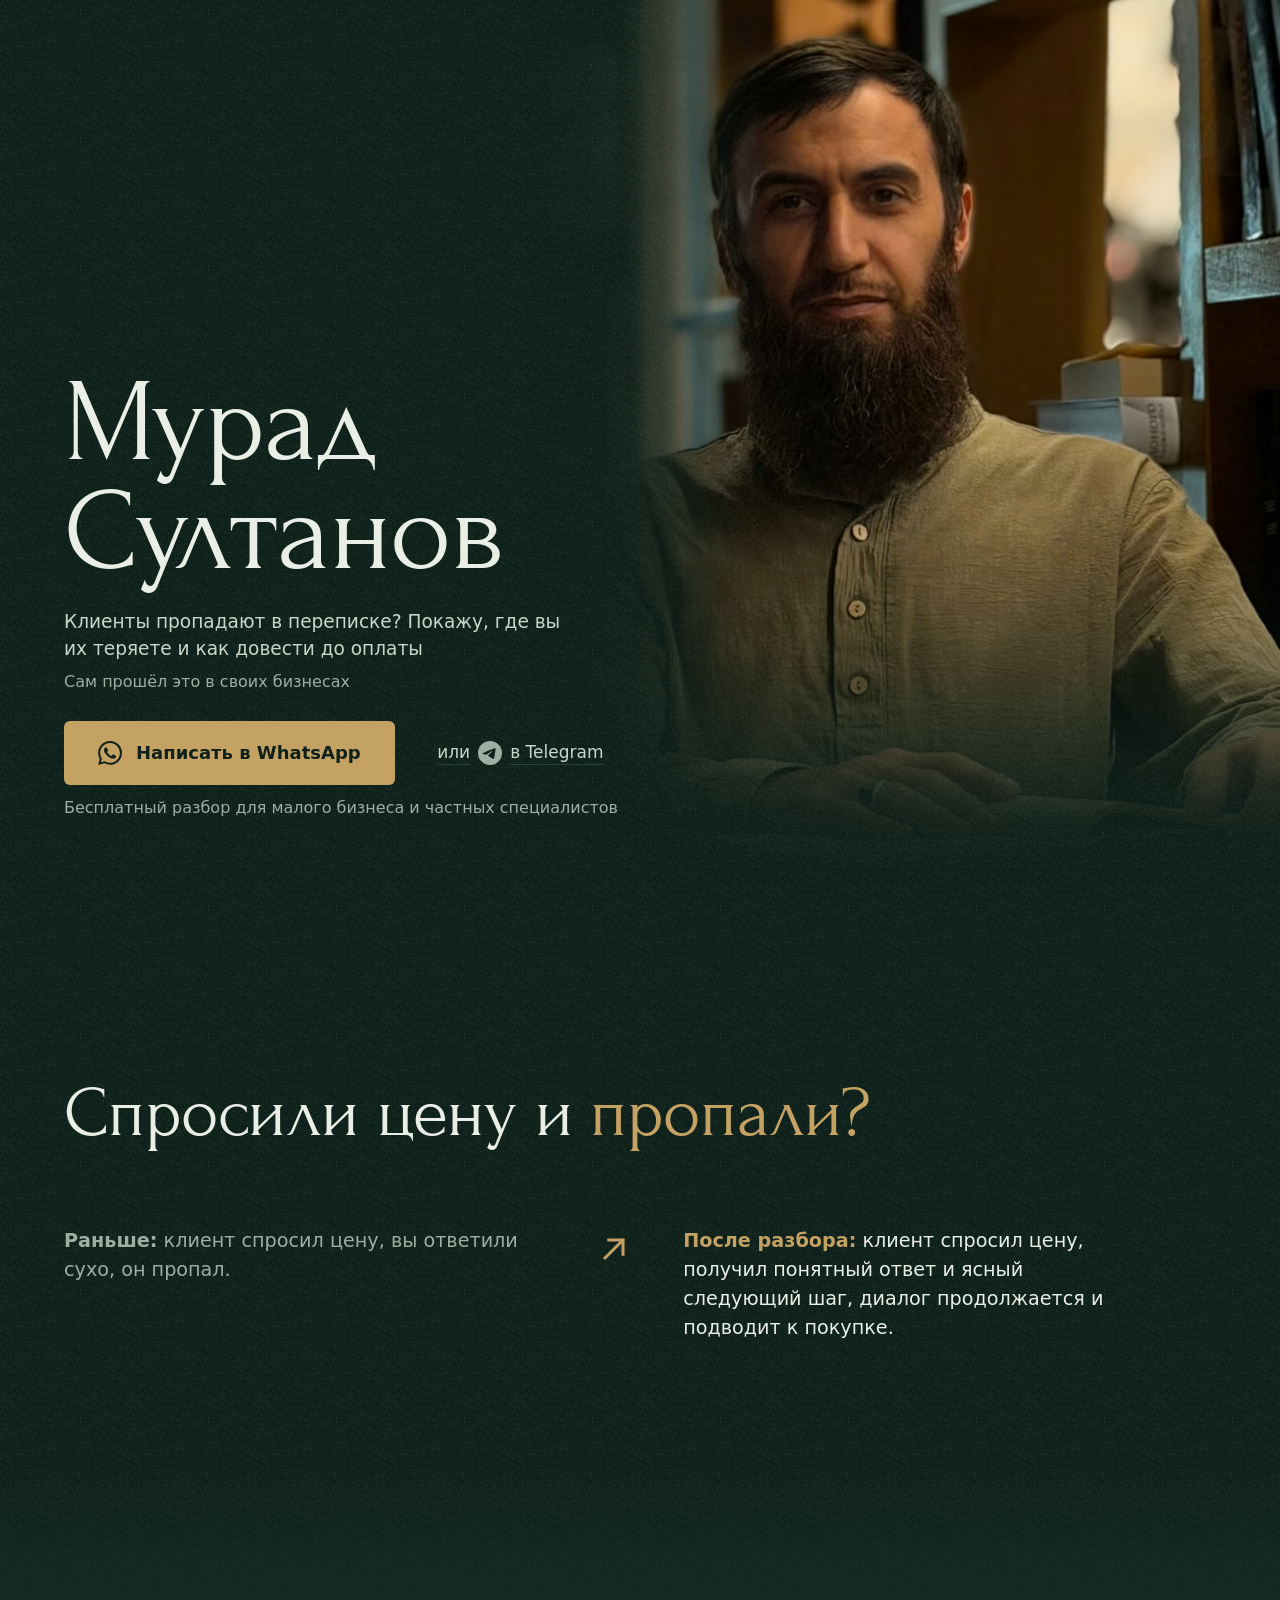
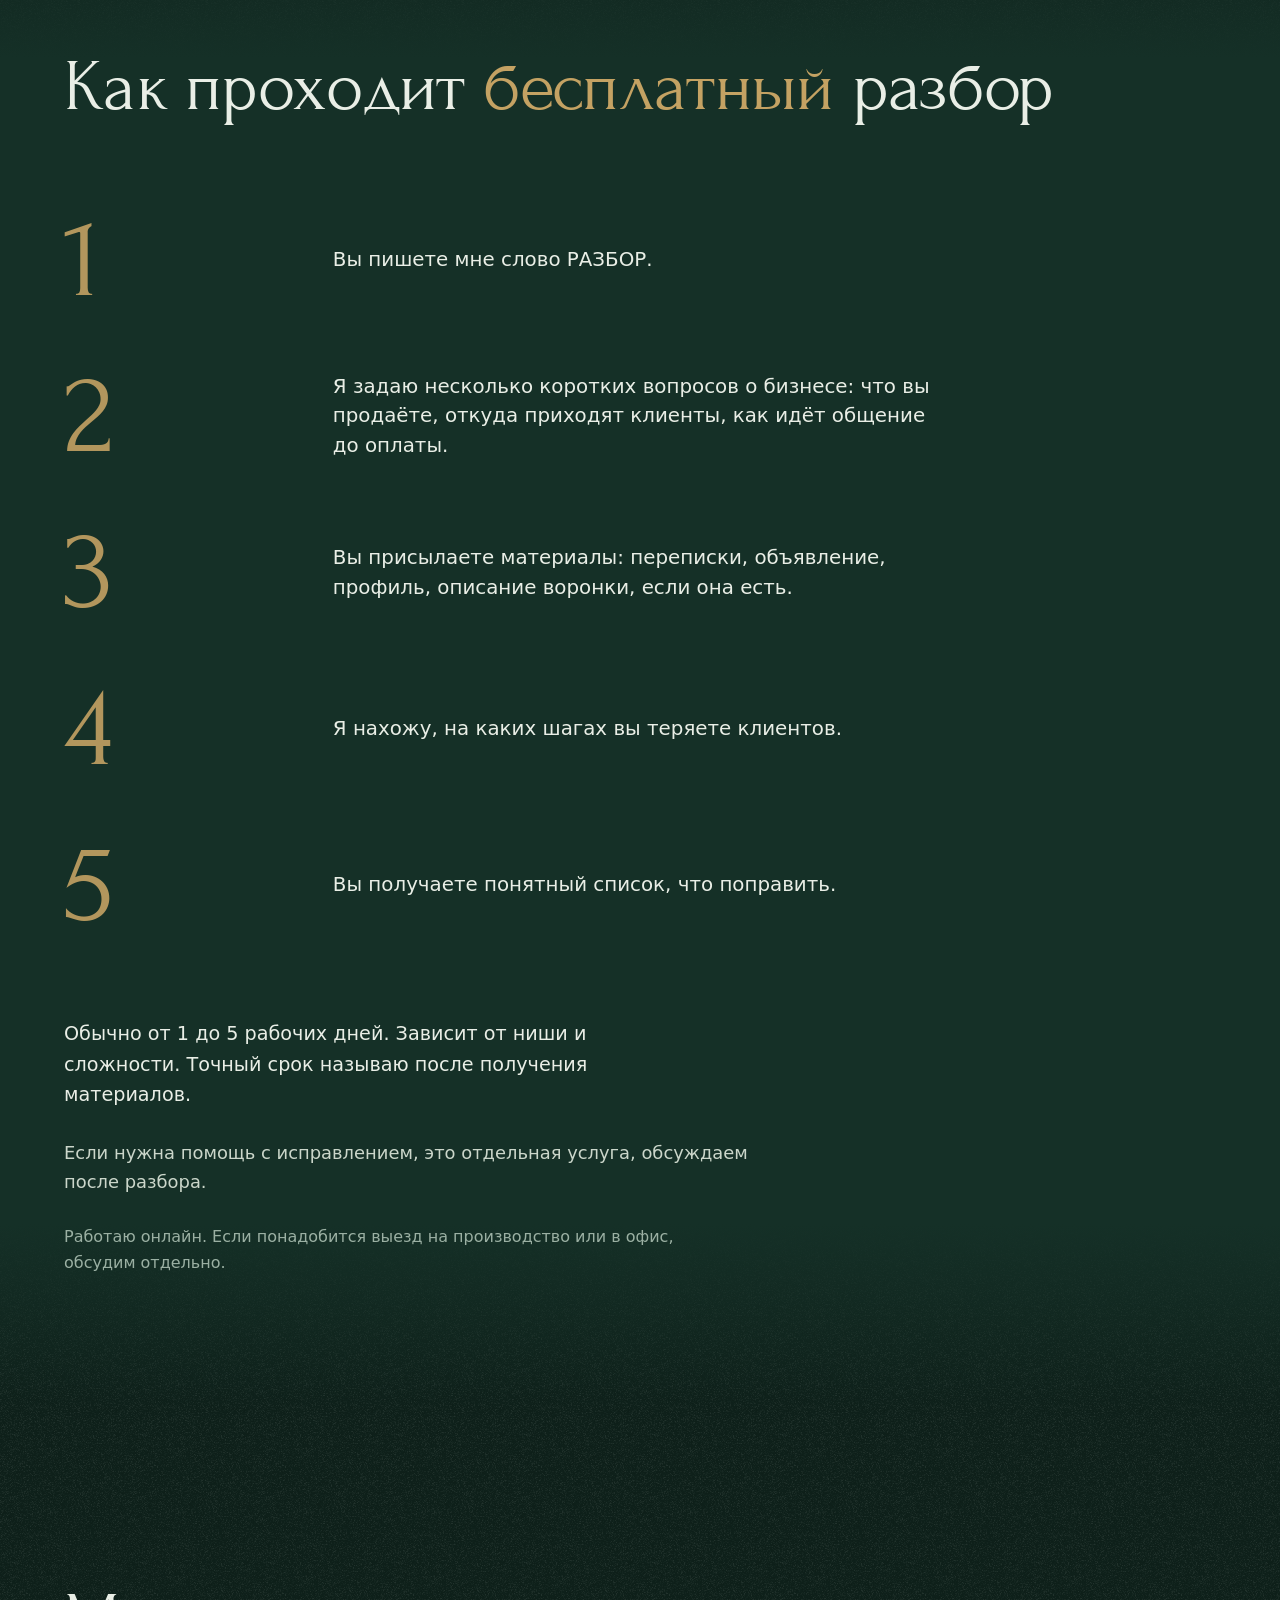
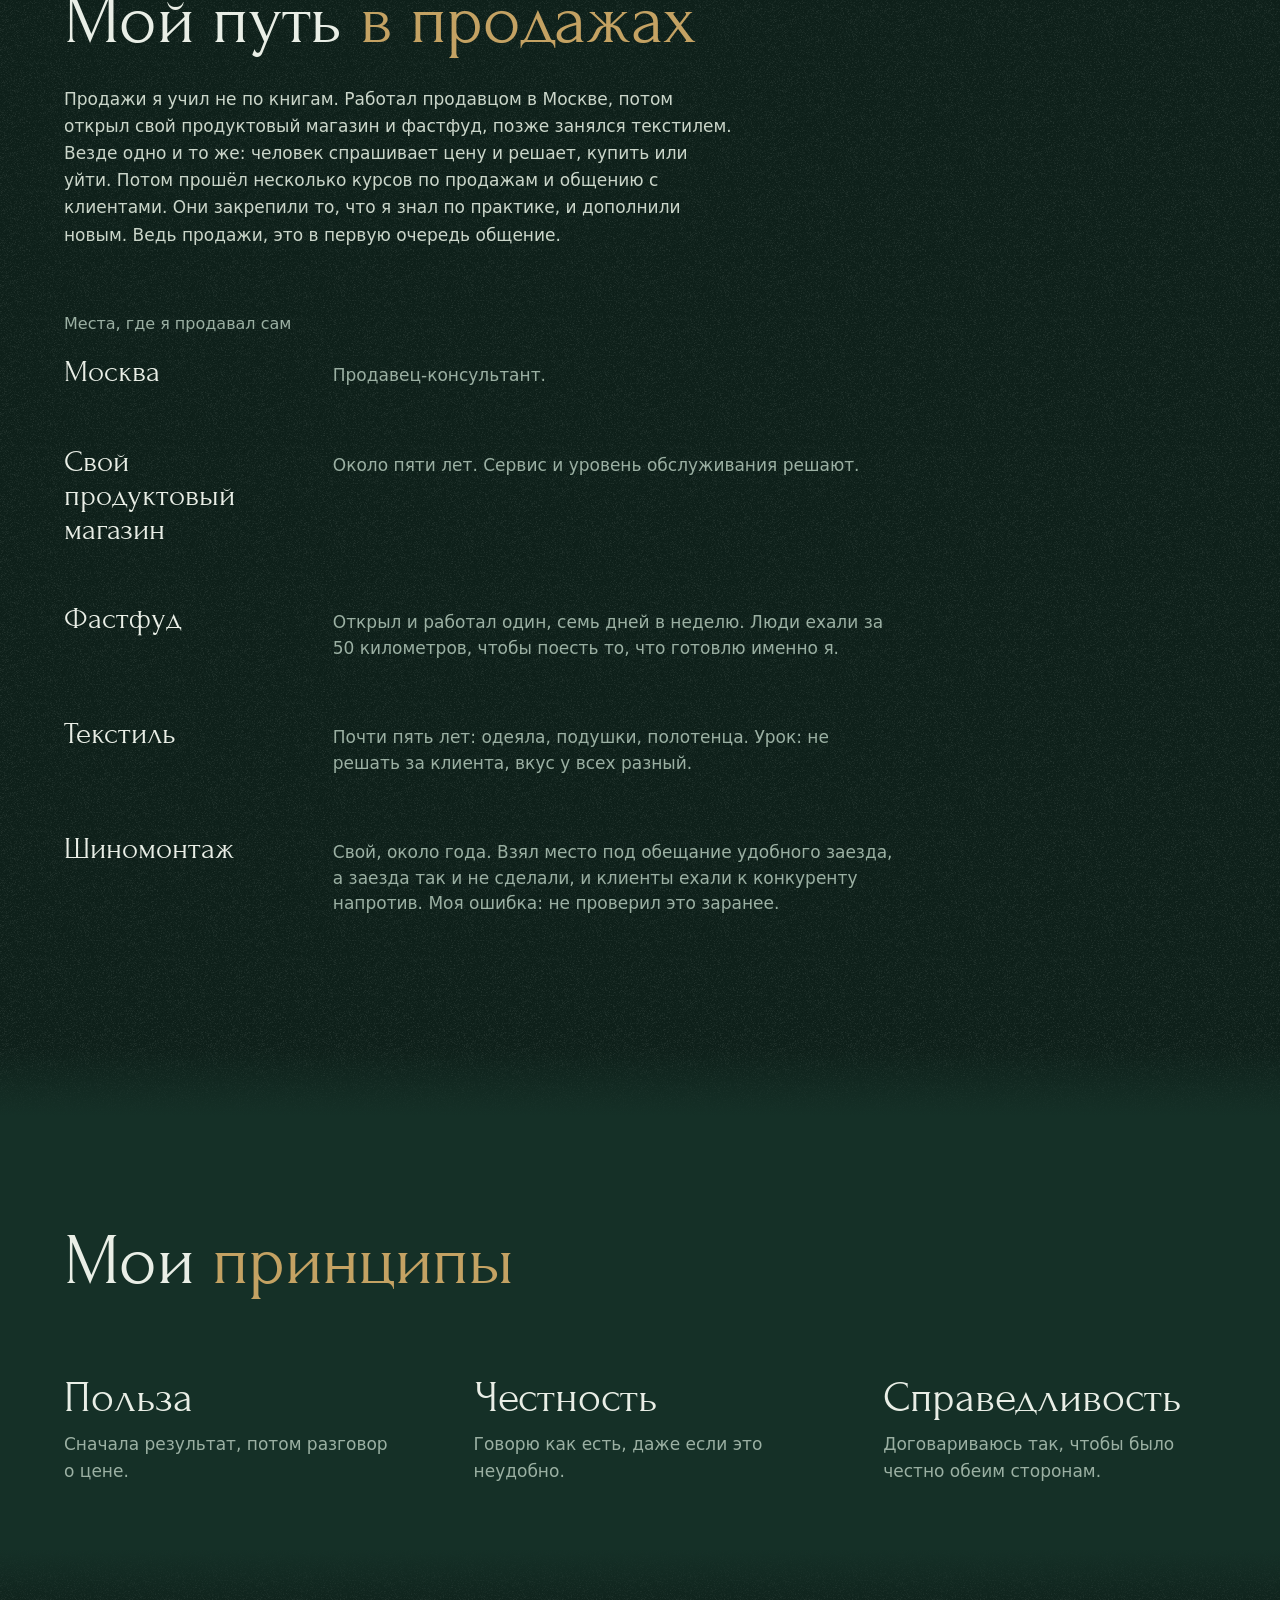
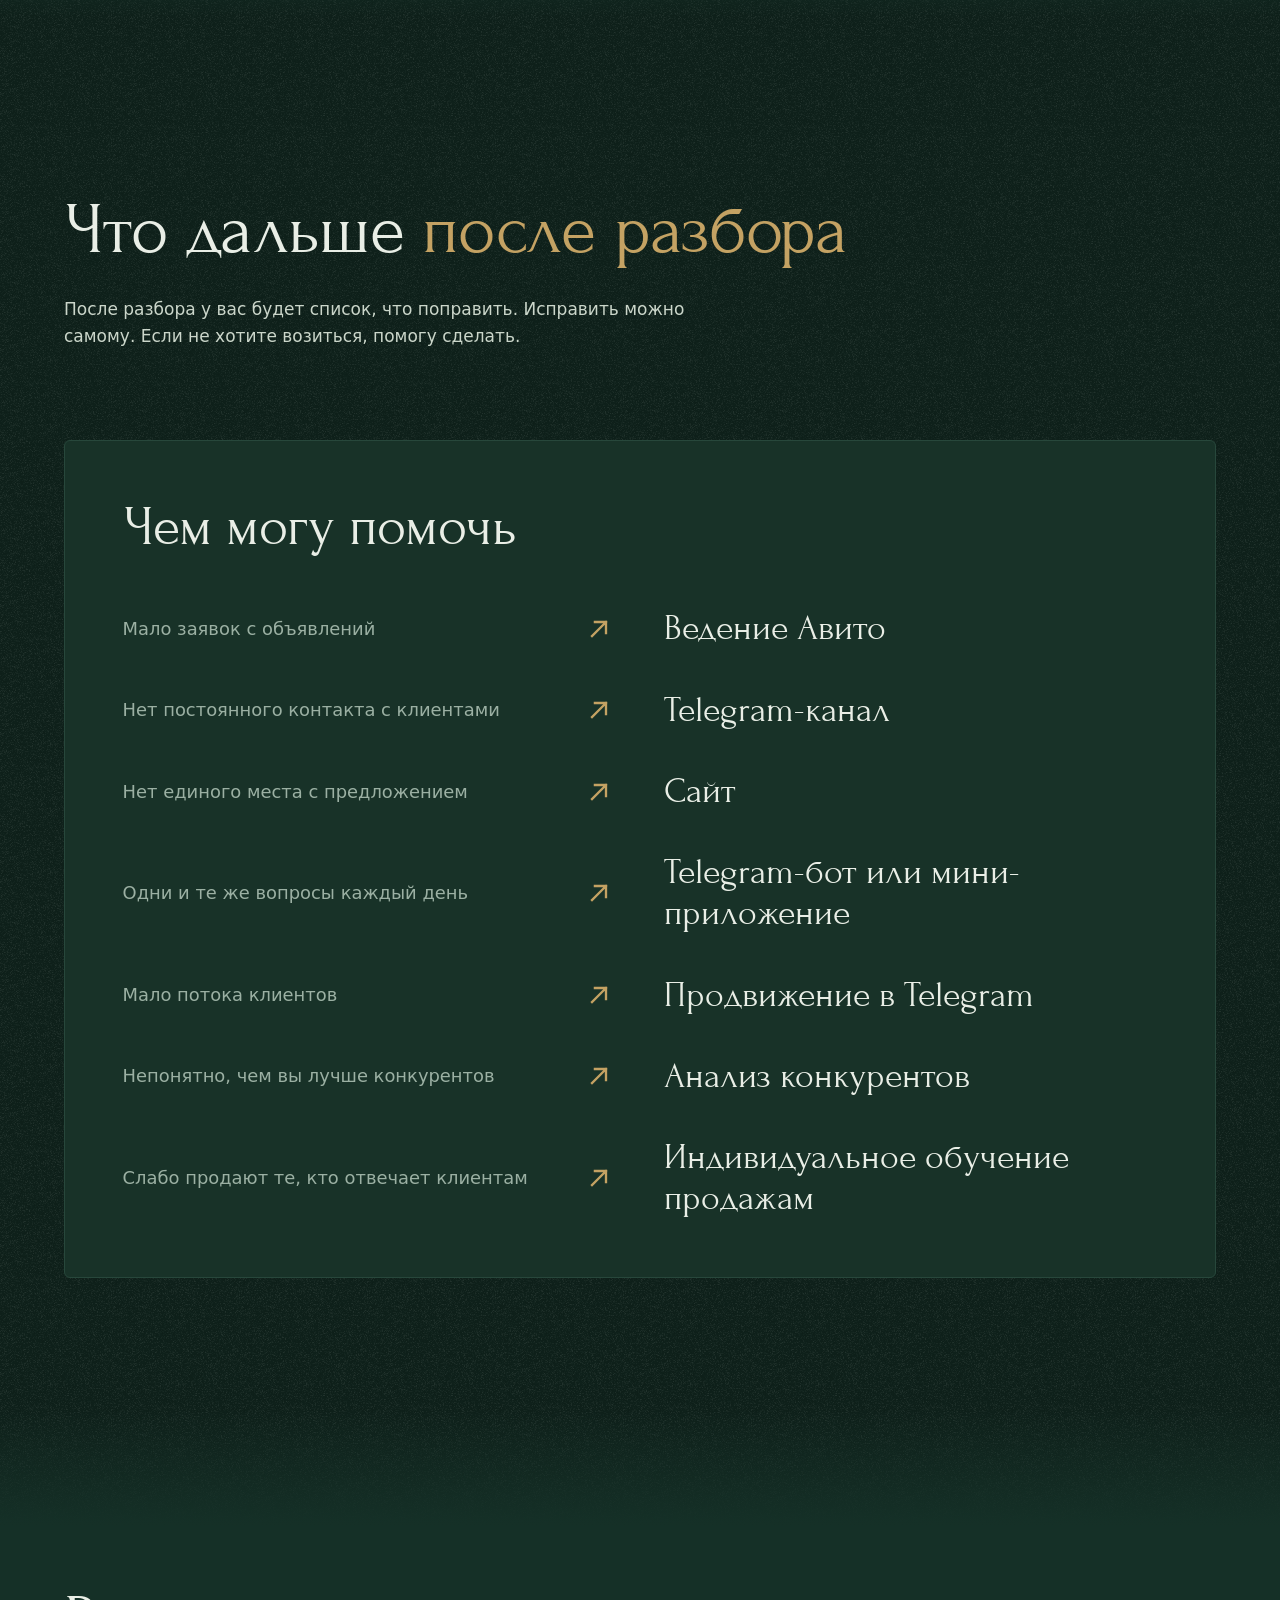
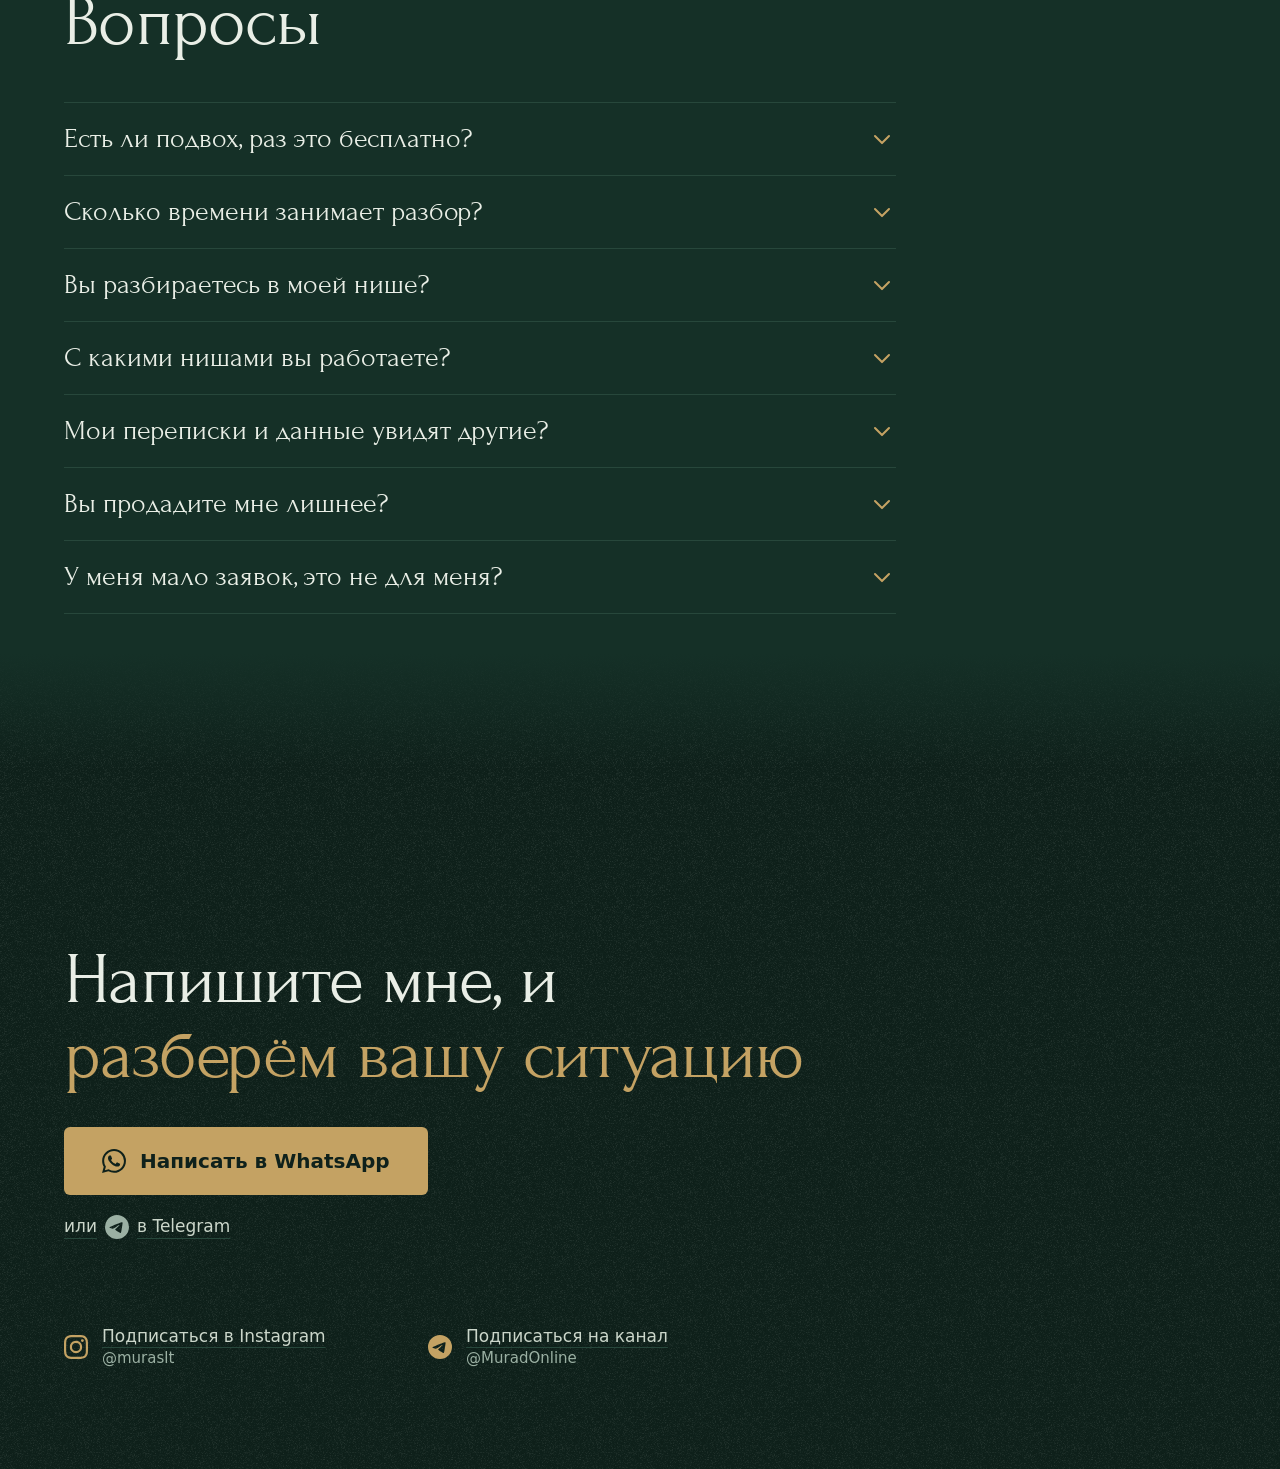
==== commit f283e0da: "Правки 3: новый хук на первом экране, подпись под кнопкой, заголовок Мой путь в продажах, meta Co-Au" ====
--- a/index.html
+++ b/index.html
@@ -4,7 +4,7 @@
 <meta charset="utf-8">
 <meta name="viewport" content="width=device-width, initial-scale=1, viewport-fit=cover">
 <title>Мурад Султанов | Разбор бизнеса</title>
-<meta name="description" content="Помогаю, чтобы клиенты не пропадали после вопроса о цене и доходили до оплаты. Бесплатный разбор.">
+<meta name="description" content="Клиенты пропадают в переписке? Покажу, где вы их теряете и как довести до оплаты. Бесплатный разбор для малого бизнеса и частных специалистов.">
 
 <!-- ВРЕМЕННО: пока сайт живёт на github.io, он закрыт от индексации. После переезда на свой домен удалите эту строку (см. README). -->
 <meta name="robots" content="noindex, nofollow">
@@ -20,14 +20,14 @@
 <meta property="og:locale" content="ru_RU">
 <meta property="og:site_name" content="Мурад Султанов">
 <meta property="og:title" content="Мурад Султанов | Разбор бизнеса">
-<meta property="og:description" content="Помогаю, чтобы клиенты не пропадали после вопроса о цене и доходили до оплаты. Бесплатный разбор.">
+<meta property="og:description" content="Клиенты пропадают в переписке? Покажу, где вы их теряете и как довести до оплаты. Бесплатный разбор для малого бизнеса и частных специалистов.">
 <meta property="og:url" content="https://muraslt.github.io/">
 <meta property="og:image" content="https://muraslt.github.io/og-image.jpg">
 <meta property="og:image:width" content="1200">
 <meta property="og:image:height" content="630">
 <meta name="twitter:card" content="summary_large_image">
 <meta name="twitter:title" content="Мурад Султанов | Разбор бизнеса">
-<meta name="twitter:description" content="Помогаю, чтобы клиенты не пропадали после вопроса о цене и доходили до оплаты. Бесплатный разбор.">
+<meta name="twitter:description" content="Клиенты пропадают в переписке? Покажу, где вы их теряете и как довести до оплаты. Бесплатный разбор для малого бизнеса и частных специалистов.">
 <meta name="twitter:image" content="https://muraslt.github.io/og-image.jpg">
 
 <link rel="icon" href="favicon.svg" type="image/svg+xml">
@@ -65,12 +65,12 @@
 
   <div class="hero__body">
     <h1><span>Мурад</span> <span>Султанов</span></h1>
-    <p class="hero__lead">Помогаю, чтобы клиенты не пропадали после вопроса о цене и доходили до оплаты</p>
-    <p class="hero__sub">Малый бизнес и частные специалисты</p>
+    <p class="hero__lead">Клиенты пропадают в переписке? Покажу, где вы их теряете и как довести до оплаты</p>
+    <p class="hero__sub">Сам прошёл это в своих бизнесах</p>
     <div class="hero__cta">
       <a class="btn" href="https://wa.me/79291993333?text=%D0%90%D1%81%D1%81%D0%B0%D0%BB%D1%8F%D0%BC%D1%83%20%D0%B0%D0%BB%D0%B5%D0%B9%D0%BA%D1%83%D0%BC%21%20%D0%9C%D1%83%D1%80%D0%B0%D0%B4%2C%20%D1%85%D0%BE%D1%87%D1%83%20%D0%B1%D0%B5%D1%81%D0%BF%D0%BB%D0%B0%D1%82%D0%BD%D1%8B%D0%B9%20%D1%80%D0%B0%D0%B7%D0%B1%D0%BE%D1%80." target="_blank" rel="noopener" data-cta="hero"><svg class="ico" aria-hidden="true"><use href="#i-wa"/></svg>Написать в WhatsApp</a>
       <a class="link" href="https://t.me/muraslt?text=%D0%90%D1%81%D1%81%D0%B0%D0%BB%D1%8F%D0%BC%D1%83%20%D0%B0%D0%BB%D0%B5%D0%B9%D0%BA%D1%83%D0%BC%21%20%D0%9C%D1%83%D1%80%D0%B0%D0%B4%2C%20%D1%85%D0%BE%D1%87%D1%83%20%D0%B1%D0%B5%D1%81%D0%BF%D0%BB%D0%B0%D1%82%D0%BD%D1%8B%D0%B9%20%D1%80%D0%B0%D0%B7%D0%B1%D0%BE%D1%80."><span>или</span><svg class="ico ico--tg" aria-hidden="true"><use href="#i-tg"/></svg><span>в Telegram</span></a>
-      <p class="hero__note">Бесплатный разбор</p>
+      <p class="hero__note">Бесплатный разбор для малого бизнеса и частных специалистов</p>
     </div>
   </div>
 </header>
@@ -107,7 +107,7 @@
 <!-- ====== Мой путь ====== -->
 <section class="section" aria-labelledby="h-path">
   <div class="wrap">
-    <h2 id="h-path" data-reveal>Сам прошёл это <em>в своих бизнесах</em></h2>
+    <h2 id="h-path" data-reveal>Мой путь <em>в продажах</em></h2>
     <p class="lead" data-reveal>Продажи я учил не по книгам. Работал продавцом в Москве, потом открыл свой продуктовый магазин и фастфуд, позже занялся текстилем. Везде одно и то же: человек спрашивает цену и решает, купить или уйти. Потом прошёл несколько курсов по продажам и общению с клиентами. Они закрепили то, что я знал по практике, и дополнили новым. Ведь продажи, это в первую очередь общение.</p>
     <p class="path__cap" data-reveal>Места, где я продавал сам</p>
     <ol class="path">
--- a/assets/style.css
+++ b/assets/style.css
@@ -252,12 +252,13 @@
 .hero__cta {
   margin-top: clamp(18px, 3svh, 32px);
   display: grid;
-  grid-template-columns: 1fr auto;
+  grid-template-columns: 1fr;
   grid-template-areas:
-    "btn btn"
-    "note alt";
+    "btn"
+    "note"
+    "alt";
   align-items: center;
-  column-gap: 12px;
+  justify-items: start;
 }
 .hero__cta .btn {
   grid-area: btn;
@@ -268,7 +269,8 @@
 }
 .hero__note {
   grid-area: note;
-  white-space: nowrap;
+  margin-top: 10px;
+  line-height: 1.4;
   color: var(--muted);
   font-size: 16px;
 }
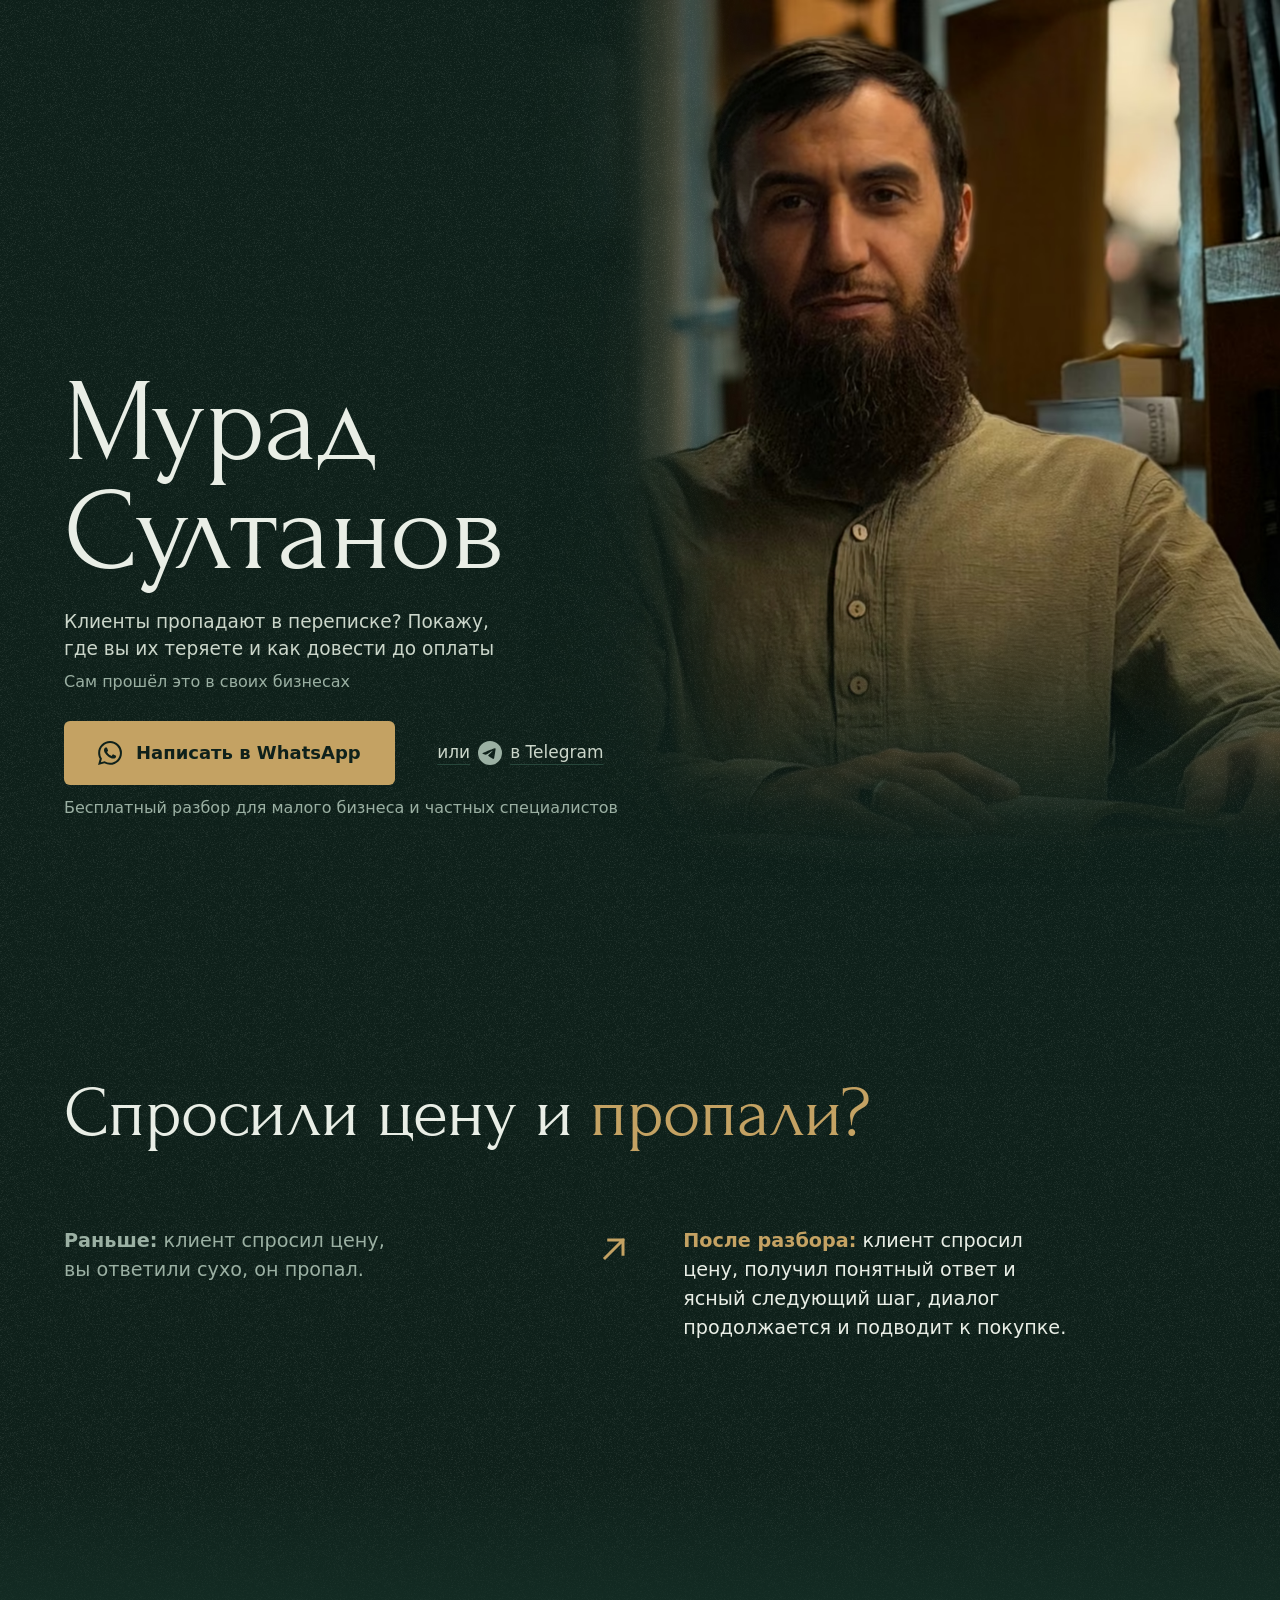
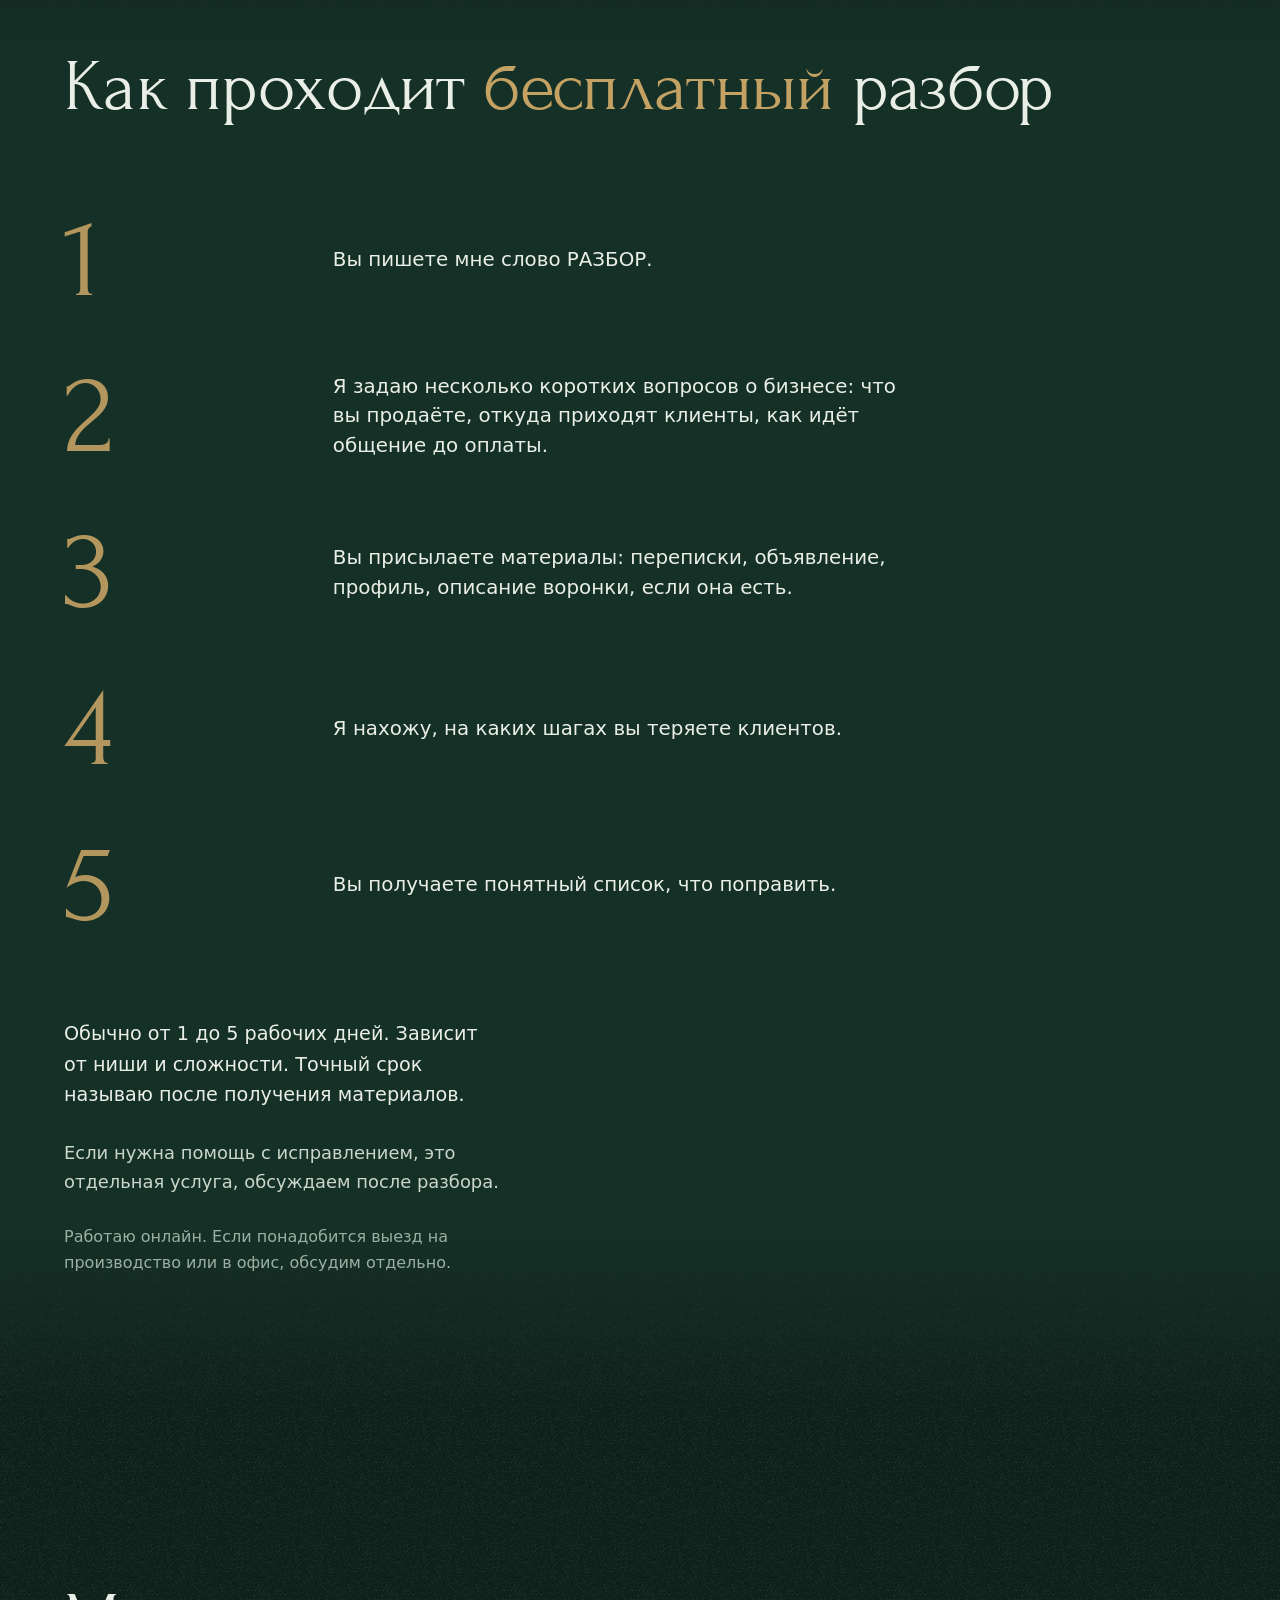
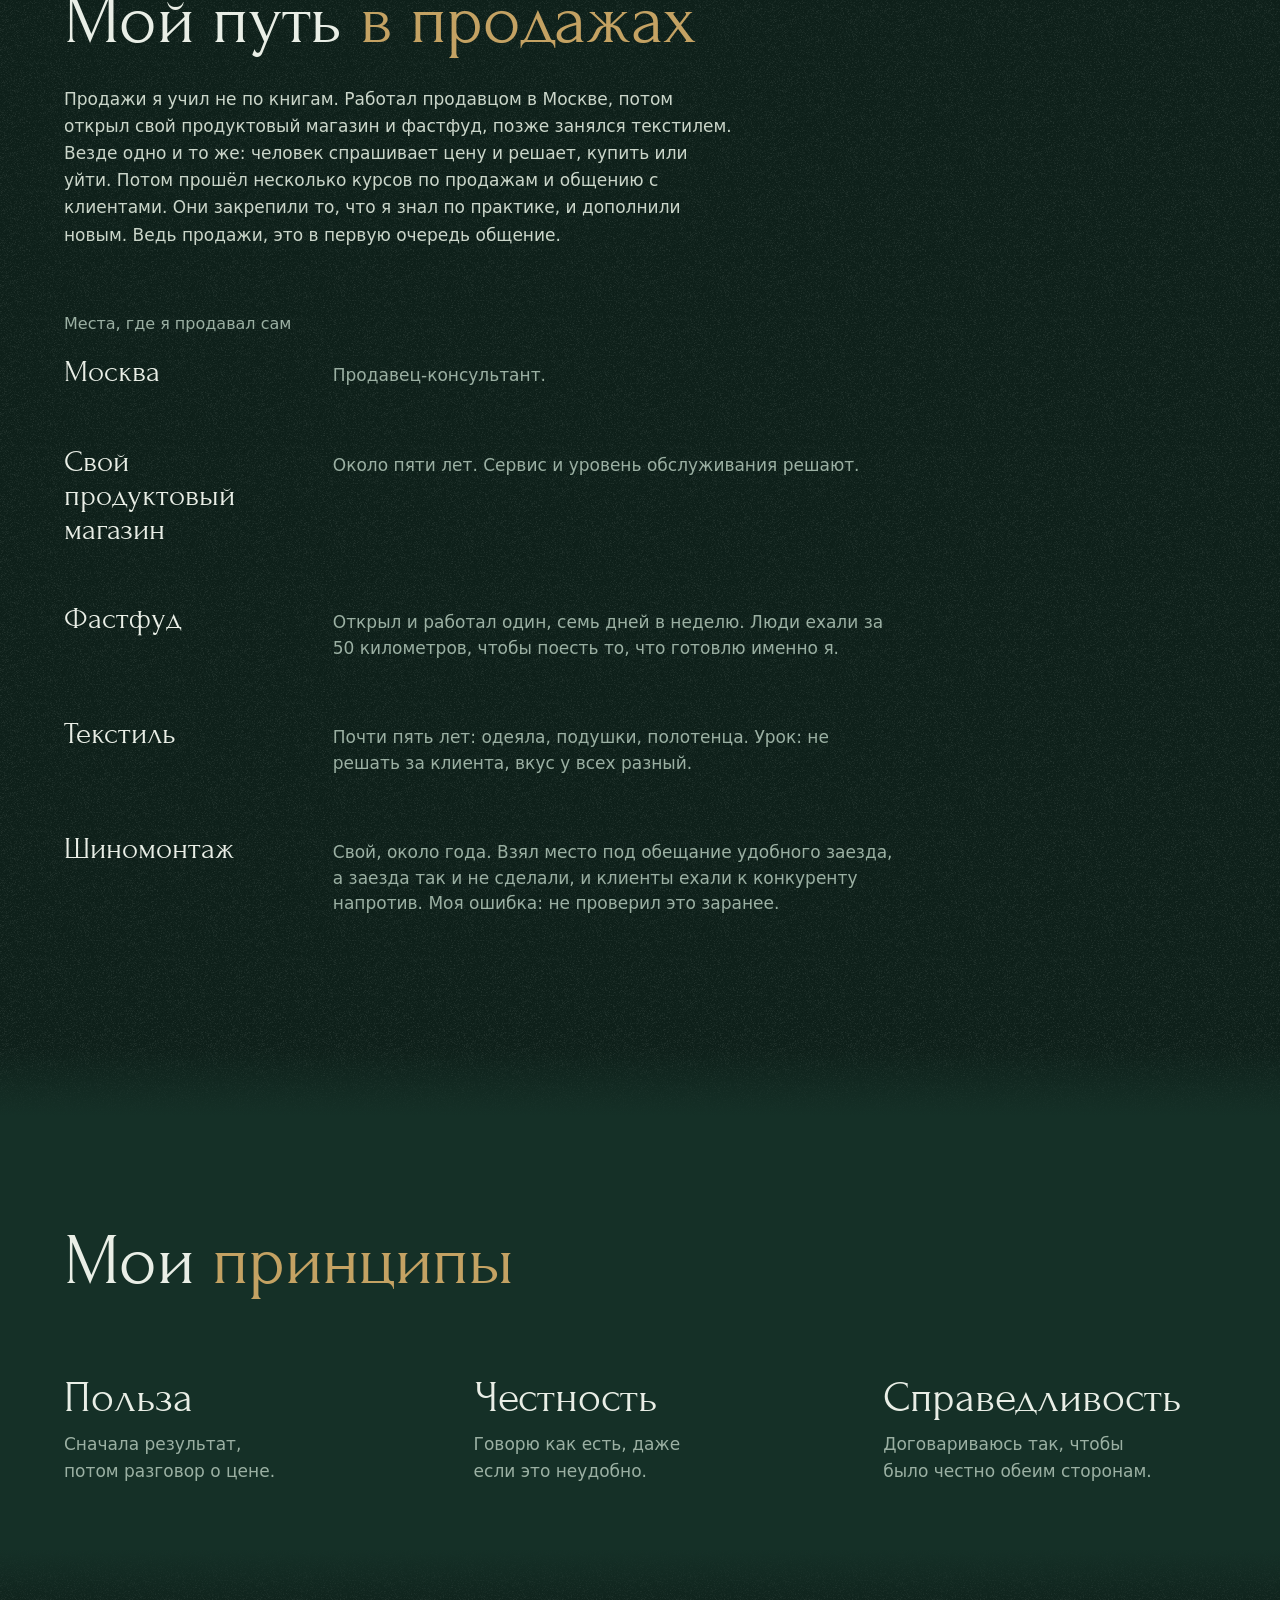
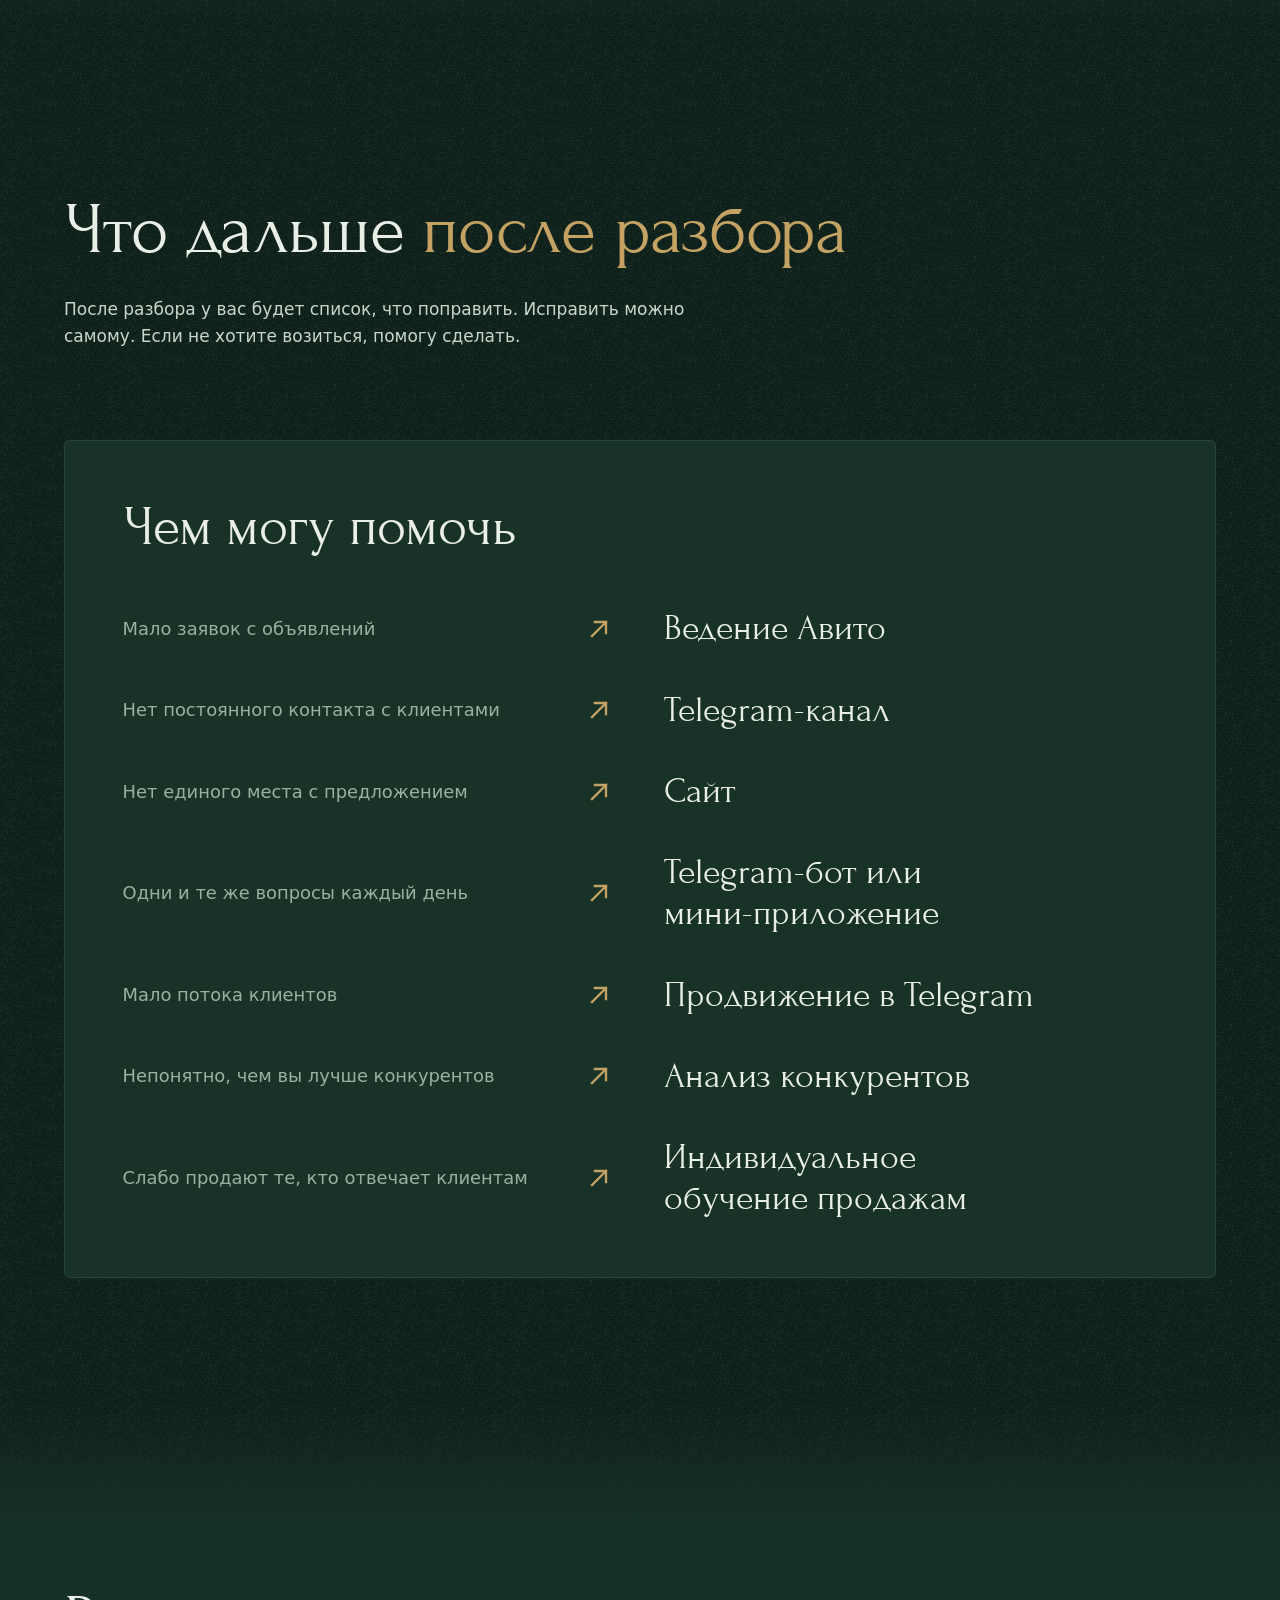
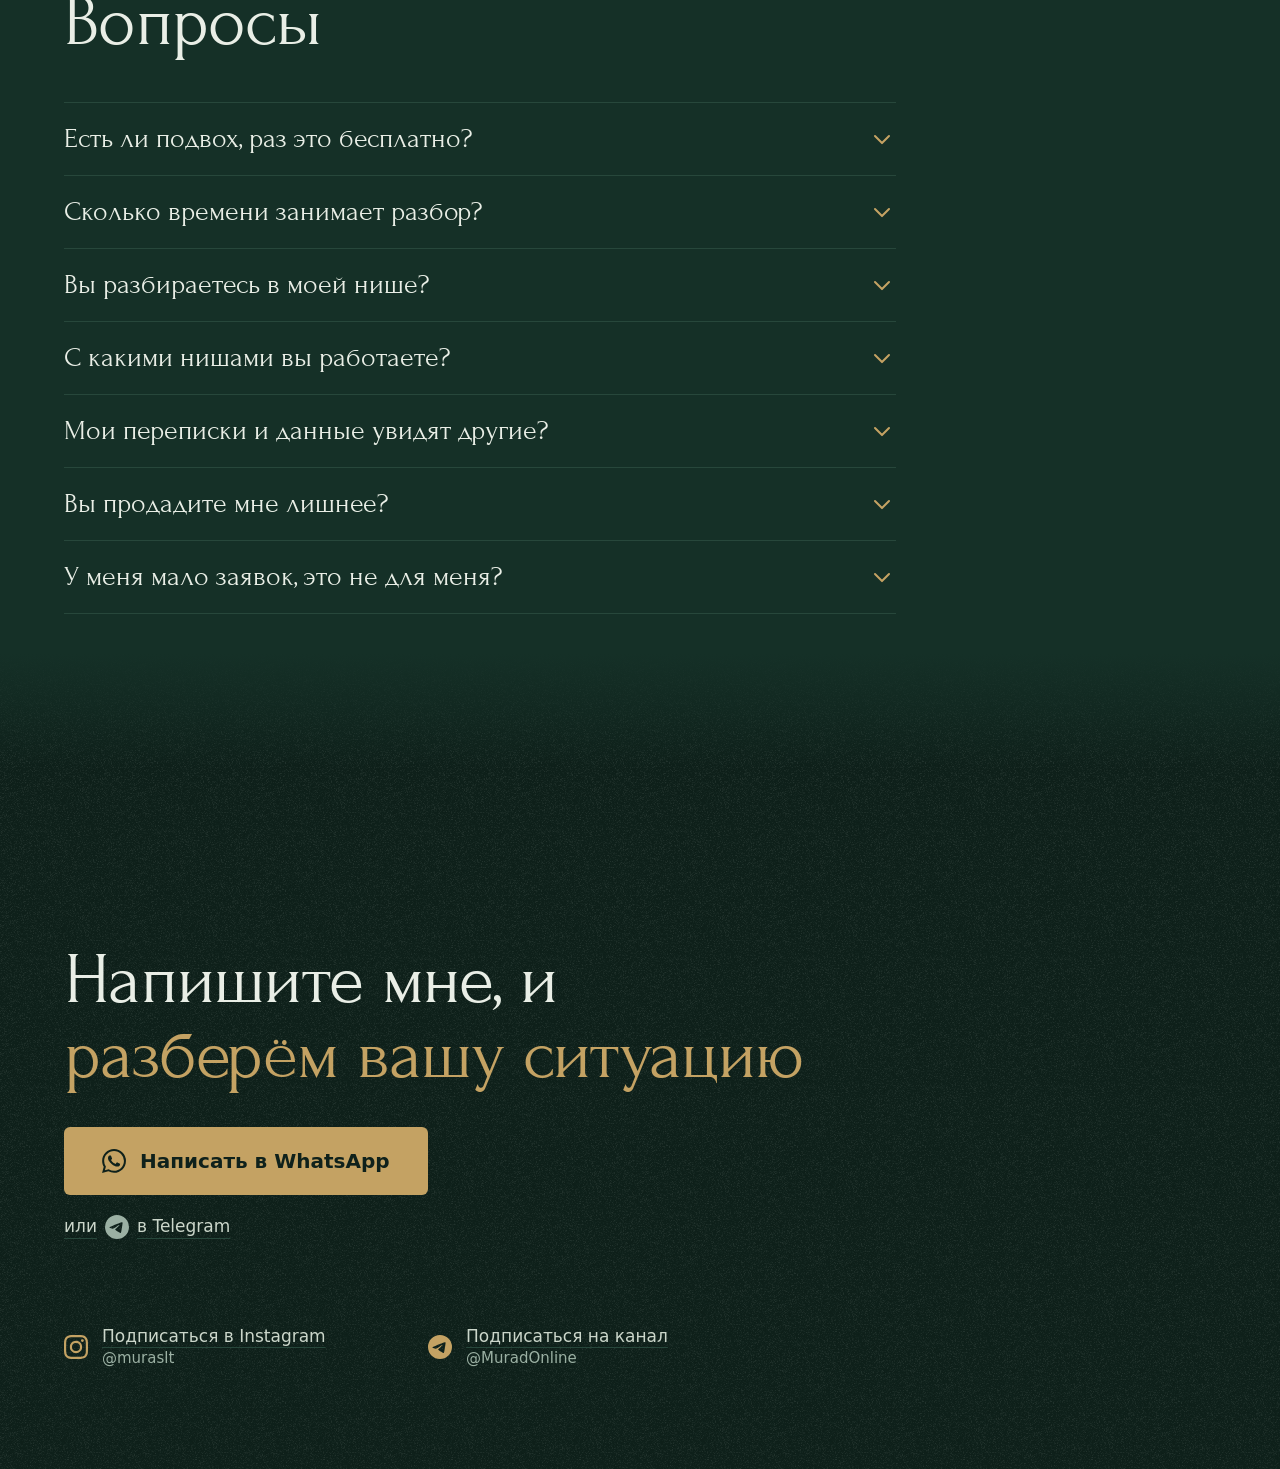
==== commit 0a07f200: "Правки 4: выравнивание переносов строк (text-wrap и неразрывные пробелы) Co-Authored-By: Claude Sonn" ====
--- a/index.html
+++ b/index.html
@@ -65,7 +65,7 @@
 
   <div class="hero__body">
     <h1><span>Мурад</span> <span>Султанов</span></h1>
-    <p class="hero__lead">Клиенты пропадают в переписке? Покажу, где вы их теряете и как довести до оплаты</p>
+    <p class="hero__lead">Клиенты пропадают в переписке? Покажу, где вы их теряете и как довести до&nbsp;оплаты</p>
     <p class="hero__sub">Сам прошёл это в своих бизнесах</p>
     <div class="hero__cta">
       <a class="btn" href="https://wa.me/79291993333?text=%D0%90%D1%81%D1%81%D0%B0%D0%BB%D1%8F%D0%BC%D1%83%20%D0%B0%D0%BB%D0%B5%D0%B9%D0%BA%D1%83%D0%BC%21%20%D0%9C%D1%83%D1%80%D0%B0%D0%B4%2C%20%D1%85%D0%BE%D1%87%D1%83%20%D0%B1%D0%B5%D1%81%D0%BF%D0%BB%D0%B0%D1%82%D0%BD%D1%8B%D0%B9%20%D1%80%D0%B0%D0%B7%D0%B1%D0%BE%D1%80." target="_blank" rel="noopener" data-cta="hero"><svg class="ico" aria-hidden="true"><use href="#i-wa"/></svg>Написать в WhatsApp</a>
@@ -82,7 +82,7 @@
     <div class="ba" data-reveal>
       <p class="ba__before"><strong>Раньше:</strong> клиент спросил цену, вы ответили сухо, он пропал.</p>
       <svg class="arr" aria-hidden="true"><use href="#i-arrow"/></svg>
-      <p class="ba__after"><strong>После разбора:</strong> клиент спросил цену, получил понятный ответ и ясный следующий шаг, диалог продолжается и подводит к покупке.</p>
+      <p class="ba__after"><strong>После&nbsp;разбора:</strong> клиент спросил цену, получил понятный ответ и ясный следующий шаг, диалог продолжается и подводит к покупке.</p>
     </div>
   </div>
 </section>
@@ -93,14 +93,14 @@
     <h2 id="h-how" data-reveal>Как проходит <em>бесплатный</em> разбор</h2>
     <ol class="steps">
       <li data-reveal><p>Вы пишете мне слово РАЗБОР.</p></li>
-      <li data-reveal><p>Я задаю несколько коротких вопросов о бизнесе: что вы продаёте, откуда приходят клиенты, как идёт общение до оплаты.</p></li>
+      <li data-reveal><p>Я задаю несколько коротких вопросов о бизнесе: что вы продаёте, откуда приходят клиенты, как идёт общение до&nbsp;оплаты.</p></li>
       <li data-reveal><p>Вы присылаете материалы: переписки, объявление, профиль, описание воронки, если она есть.</p></li>
       <li data-reveal><p>Я нахожу, на каких шагах вы теряете клиентов.</p></li>
-      <li data-reveal><p>Вы получаете понятный список, что поправить.</p></li>
+      <li data-reveal><p>Вы получаете понятный список, что&nbsp;поправить.</p></li>
     </ol>
     <p class="timing" data-reveal>Обычно от 1 до 5 рабочих дней. Зависит от ниши и сложности. Точный срок называю после получения материалов.</p>
-    <p class="after-help" data-reveal>Если нужна помощь с исправлением, это отдельная услуга, обсуждаем после разбора.</p>
-    <p class="fineprint" data-reveal>Работаю онлайн. Если понадобится выезд на производство или в офис, обсудим отдельно.</p>
+    <p class="after-help" data-reveal>Если нужна помощь с исправлением, это отдельная&nbsp;услуга, обсуждаем после&nbsp;разбора.</p>
+    <p class="fineprint" data-reveal>Работаю онлайн. Если понадобится выезд на производство или в офис, обсудим&nbsp;отдельно.</p>
   </div>
 </section>
 
@@ -108,13 +108,13 @@
 <section class="section" aria-labelledby="h-path">
   <div class="wrap">
     <h2 id="h-path" data-reveal>Мой путь <em>в продажах</em></h2>
-    <p class="lead" data-reveal>Продажи я учил не по книгам. Работал продавцом в Москве, потом открыл свой продуктовый магазин и фастфуд, позже занялся текстилем. Везде одно и то же: человек спрашивает цену и решает, купить или уйти. Потом прошёл несколько курсов по продажам и общению с клиентами. Они закрепили то, что я знал по практике, и дополнили новым. Ведь продажи, это в первую очередь общение.</p>
+    <p class="lead" data-reveal>Продажи я учил не по книгам. Работал продавцом в Москве, потом открыл свой продуктовый магазин и фастфуд, позже занялся текстилем. Везде одно и то же: человек спрашивает цену и решает, купить или уйти. Потом прошёл несколько курсов по продажам и общению с клиентами. Они закрепили то, что я знал по практике, и дополнили новым. Ведь продажи, это в первую&nbsp;очередь&nbsp;общение.</p>
     <p class="path__cap" data-reveal>Места, где я продавал сам</p>
     <ol class="path">
       <li data-reveal><h3>Москва</h3><p>Продавец-консультант.</p></li>
       <li data-reveal><h3>Свой продуктовый магазин</h3><p>Около пяти лет. Сервис и уровень обслуживания решают.</p></li>
       <li data-reveal><h3>Фастфуд</h3><p>Открыл и работал один, семь дней в неделю. Люди ехали за 50 километров, чтобы поесть то, что готовлю именно я.</p></li>
-      <li data-reveal><h3>Текстиль</h3><p>Почти пять лет: одеяла, подушки, полотенца. Урок: не решать за клиента, вкус у всех разный.</p></li>
+      <li data-reveal><h3>Текстиль</h3><p>Почти пять лет: одеяла, подушки, полотенца. Урок: не решать за клиента, вкус у&nbsp;всех&nbsp;разный.</p></li>
       <li data-reveal><h3>Шиномонтаж</h3><p>Свой, около года. Взял место под обещание удобного заезда, а заезда так и не сделали, и клиенты ехали к конкуренту напротив. Моя ошибка: не проверил это заранее.</p></li>
     </ol>
   </div>
@@ -125,18 +125,18 @@
   <div class="wrap">
     <h2 id="h-values" data-reveal>Мои <em>принципы</em></h2>
     <div class="values">
-      <div data-reveal><h3>Польза</h3><p>Сначала результат, потом разговор о цене.</p></div>
-      <div data-reveal><h3>Честность</h3><p>Говорю как есть, даже если это неудобно.</p></div>
+      <div data-reveal><h3>Польза</h3><p>Сначала результат, потом разговор о&nbsp;цене.</p></div>
+      <div data-reveal><h3>Честность</h3><p>Говорю как есть, даже если это&nbsp;неудобно.</p></div>
       <div data-reveal><h3>Справедливость</h3><p>Договариваюсь так, чтобы было честно обеим сторонам.</p></div>
     </div>
   </div>
 </section>
 
-<!-- ====== Что дальше после разбора + Чем могу помочь ====== -->
+<!-- ====== Что дальше после&nbsp;разбора + Чем могу помочь ====== -->
 <section class="section" aria-labelledby="h-next">
   <div class="wrap">
-    <h2 id="h-next" data-reveal>Что дальше <em>после разбора</em></h2>
-    <p class="lead" data-reveal>После разбора у вас будет список, что поправить. Исправить можно самому. Если не хотите возиться, помогу сделать.</p>
+    <h2 id="h-next" data-reveal>Что дальше <em>после&nbsp;разбора</em></h2>
+    <p class="lead" data-reveal>После&nbsp;разбора у вас будет список, что&nbsp;поправить. Исправить можно самому. Если не хотите возиться, помогу сделать.</p>
 
     <div class="island" data-reveal>
       <h3 class="island__title" id="h-can">Чем могу помочь</h3>
@@ -144,7 +144,7 @@
         <div><dt>Мало заявок с объявлений</dt><svg class="arr" aria-hidden="true"><use href="#i-arrow"/></svg><dd>Ведение Авито</dd></div>
         <div><dt>Нет постоянного контакта с клиентами</dt><svg class="arr" aria-hidden="true"><use href="#i-arrow"/></svg><dd>Telegram-канал</dd></div>
         <div><dt>Нет единого места с предложением</dt><svg class="arr" aria-hidden="true"><use href="#i-arrow"/></svg><dd>Сайт</dd></div>
-        <div><dt>Одни и те же вопросы каждый день</dt><svg class="arr" aria-hidden="true"><use href="#i-arrow"/></svg><dd>Telegram-бот или мини-приложение</dd></div>
+        <div><dt>Одни и те же вопросы каждый&nbsp;день</dt><svg class="arr" aria-hidden="true"><use href="#i-arrow"/></svg><dd>Telegram-бот или мини-приложение</dd></div>
         <div><dt>Мало потока клиентов</dt><svg class="arr" aria-hidden="true"><use href="#i-arrow"/></svg><dd>Продвижение в Telegram</dd></div>
         <div><dt>Непонятно, чем вы лучше конкурентов</dt><svg class="arr" aria-hidden="true"><use href="#i-arrow"/></svg><dd>Анализ конкурентов</dd></div>
         <div><dt>Слабо продают те, кто отвечает клиентам</dt><svg class="arr" aria-hidden="true"><use href="#i-arrow"/></svg><dd>Индивидуальное обучение продажам</dd></div>
@@ -160,14 +160,14 @@
     <div class="faq">
       <details>
         <summary>Есть ли подвох, раз это бесплатно? <svg class="chev" aria-hidden="true"><use href="#i-chev"/></svg></summary>
-        <p>Нет. Разбор бесплатный, и список, что поправить, вы получаете всегда, даже если больше ничего не закажете. Дальше решаете сами: исправить своими силами или попросить помощи. Помощь с исправлением это отдельная услуга.</p>
+        <p>Нет. Разбор бесплатный, и список, что&nbsp;поправить, вы получаете всегда, даже если больше ничего не закажете. Дальше решаете сами: исправить своими силами или попросить помощи. Помощь с исправлением это отдельная&nbsp;услуга.</p>
       </details>
       <details>
         <summary>Сколько времени занимает разбор? <svg class="chev" aria-hidden="true"><use href="#i-chev"/></svg></summary>
-        <p>Обычно от 1 до 5 рабочих дней. Зависит от ниши и сложности: если бизнес масштабный или нишу нужно изучать дольше, например онлайн-бизнес по всей стране, понадобится больше времени. Точный срок называю после получения материалов, до начала работы.</p>
-      </details>
-      <details>
-        <summary>Вы разбираетесь в моей нише? <svg class="chev" aria-hidden="true"><use href="#i-chev"/></svg></summary>
+        <p>Обычно от 1 до 5 рабочих дней. Зависит от ниши и сложности: если бизнес масштабный или нишу нужно изучать дольше, например онлайн-бизнес по всей стране, понадобится больше времени. Точный срок называю после получения материалов, до&nbsp;начала&nbsp;работы.</p>
+      </details>
+      <details>
+        <summary>Вы разбираетесь в моей&nbsp;нише? <svg class="chev" aria-hidden="true"><use href="#i-chev"/></svg></summary>
         <p>Нишу изучаю по вашим ответам и материалам. Продажи везде устроены похоже: человек написал, получил ответ, решил, платить или нет. Сам прошёл это в магазине, общепите и текстиле.</p>
       </details>
       <details>
@@ -176,15 +176,15 @@
       </details>
       <details>
         <summary>Мои переписки и данные увидят другие? <svg class="chev" aria-hidden="true"><use href="#i-chev"/></svg></summary>
-        <p>Нет. Материалы остаются у меня и нужны только для разбора. Если ваш разбор может стать кейсом или отзывом, это возможно только с вашего согласия, без названия и данных, пока вы сами не решите иначе. Без разрешения он никуда не уходит.</p>
+        <p>Нет. Материалы остаются у меня и нужны только для разбора. Если ваш разбор может стать кейсом или отзывом, это возможно только с вашего согласия, без названия и данных, пока вы сами не решите иначе. Без разрешения он никуда&nbsp;не&nbsp;уходит.</p>
       </details>
       <details>
         <summary>Вы продадите мне лишнее? <svg class="chev" aria-hidden="true"><use href="#i-chev"/></svg></summary>
         <p>Нет. Помощь предлагаю только там, где вижу в разборе, что она нужна. Если не нужна, так и скажу.</p>
       </details>
       <details>
-        <summary>У меня мало заявок, это не для меня? <svg class="chev" aria-hidden="true"><use href="#i-chev"/></svg></summary>
-        <p>Это нормально. Разбор как раз показывает, где теряются заявки, даже когда их немного.</p>
+        <summary>У меня мало заявок, это не для&nbsp;меня? <svg class="chev" aria-hidden="true"><use href="#i-chev"/></svg></summary>
+        <p>Это нормально. Разбор как раз показывает, где теряются заявки, даже когда их&nbsp;немного.</p>
       </details>
     </div>
   </div>
--- a/assets/style.css
+++ b/assets/style.css
@@ -800,3 +800,29 @@
     will-change: auto;
   }
 }
+
+/* ---------- переносы строк ---------- */
+
+h1,
+h2,
+h3,
+.faq summary,
+.help dt,
+.help dd,
+.values p,
+.ba p,
+.hero__sub,
+.hero__note,
+.timing,
+.after-help,
+.fineprint,
+.path__cap,
+.hero__lead,
+.faq details p {
+  text-wrap: balance;
+}
+.lead,
+.steps p,
+.path p {
+  text-wrap: pretty;
+}
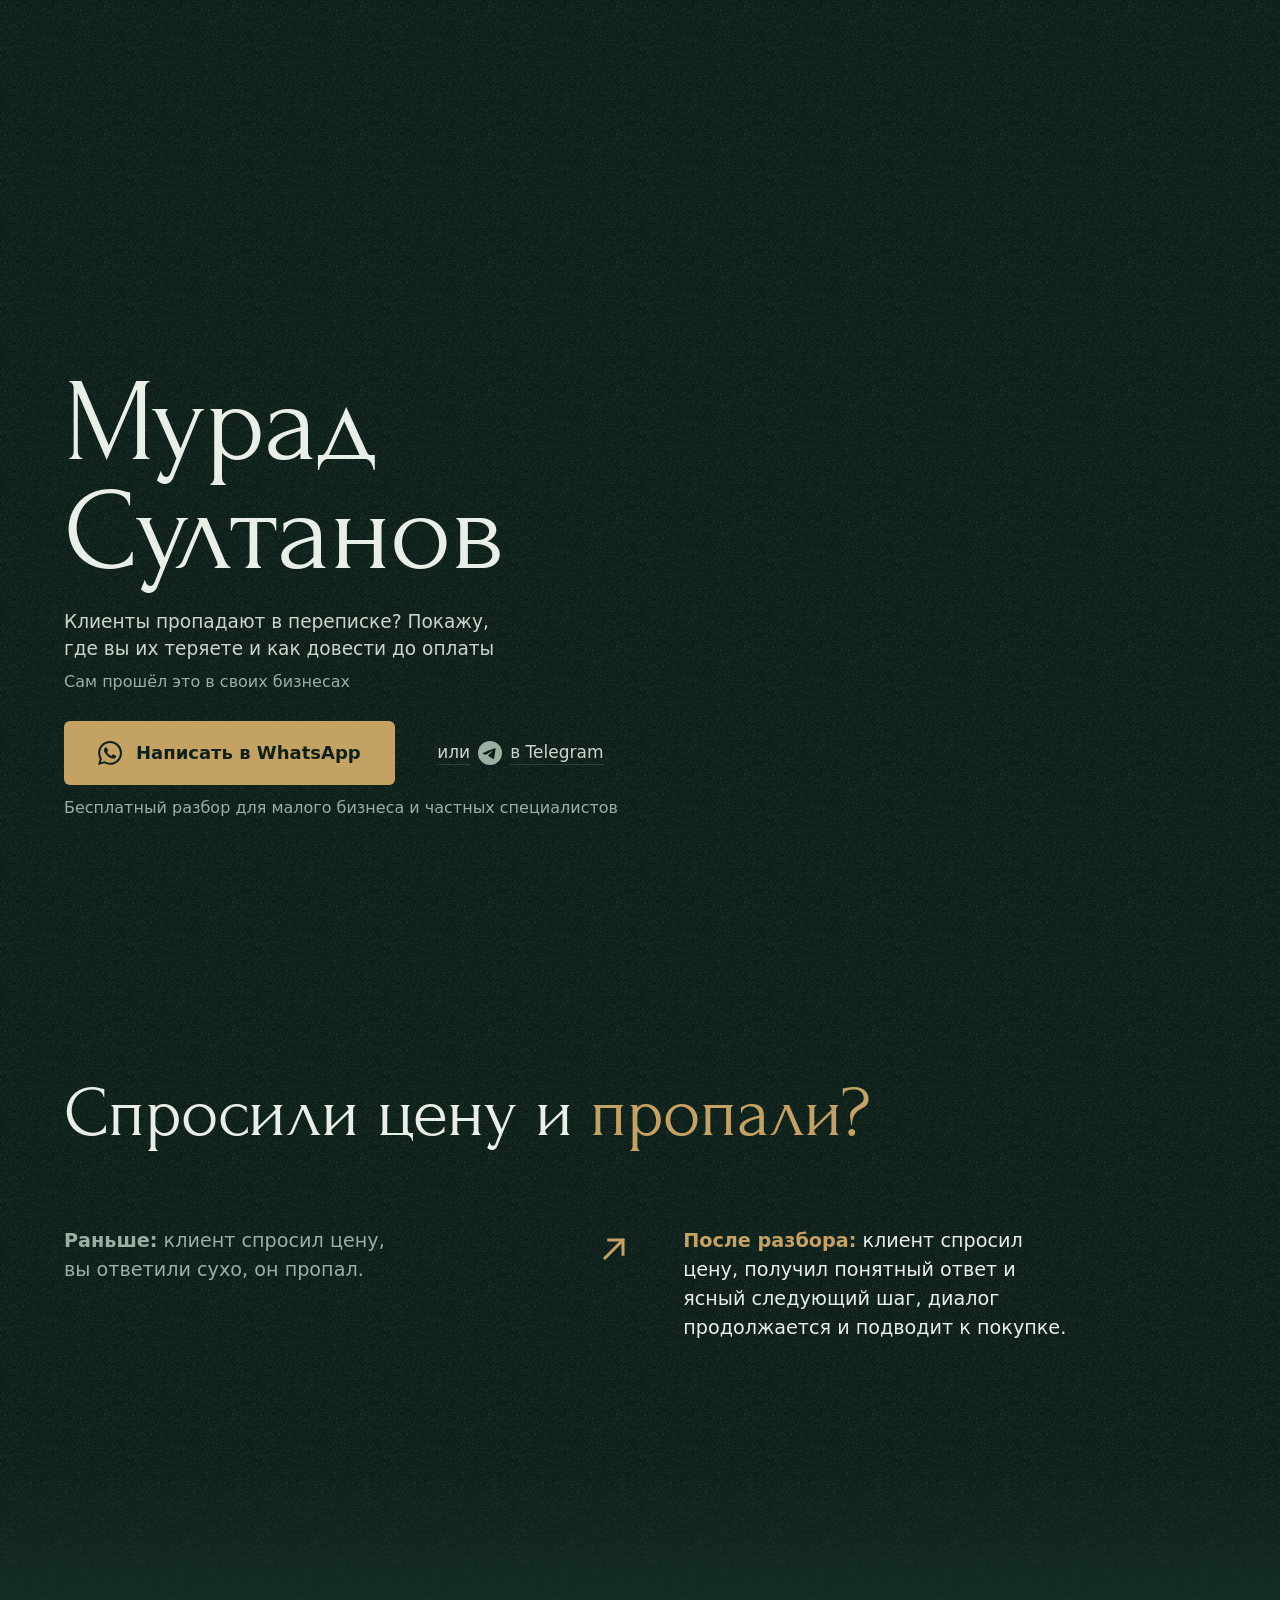
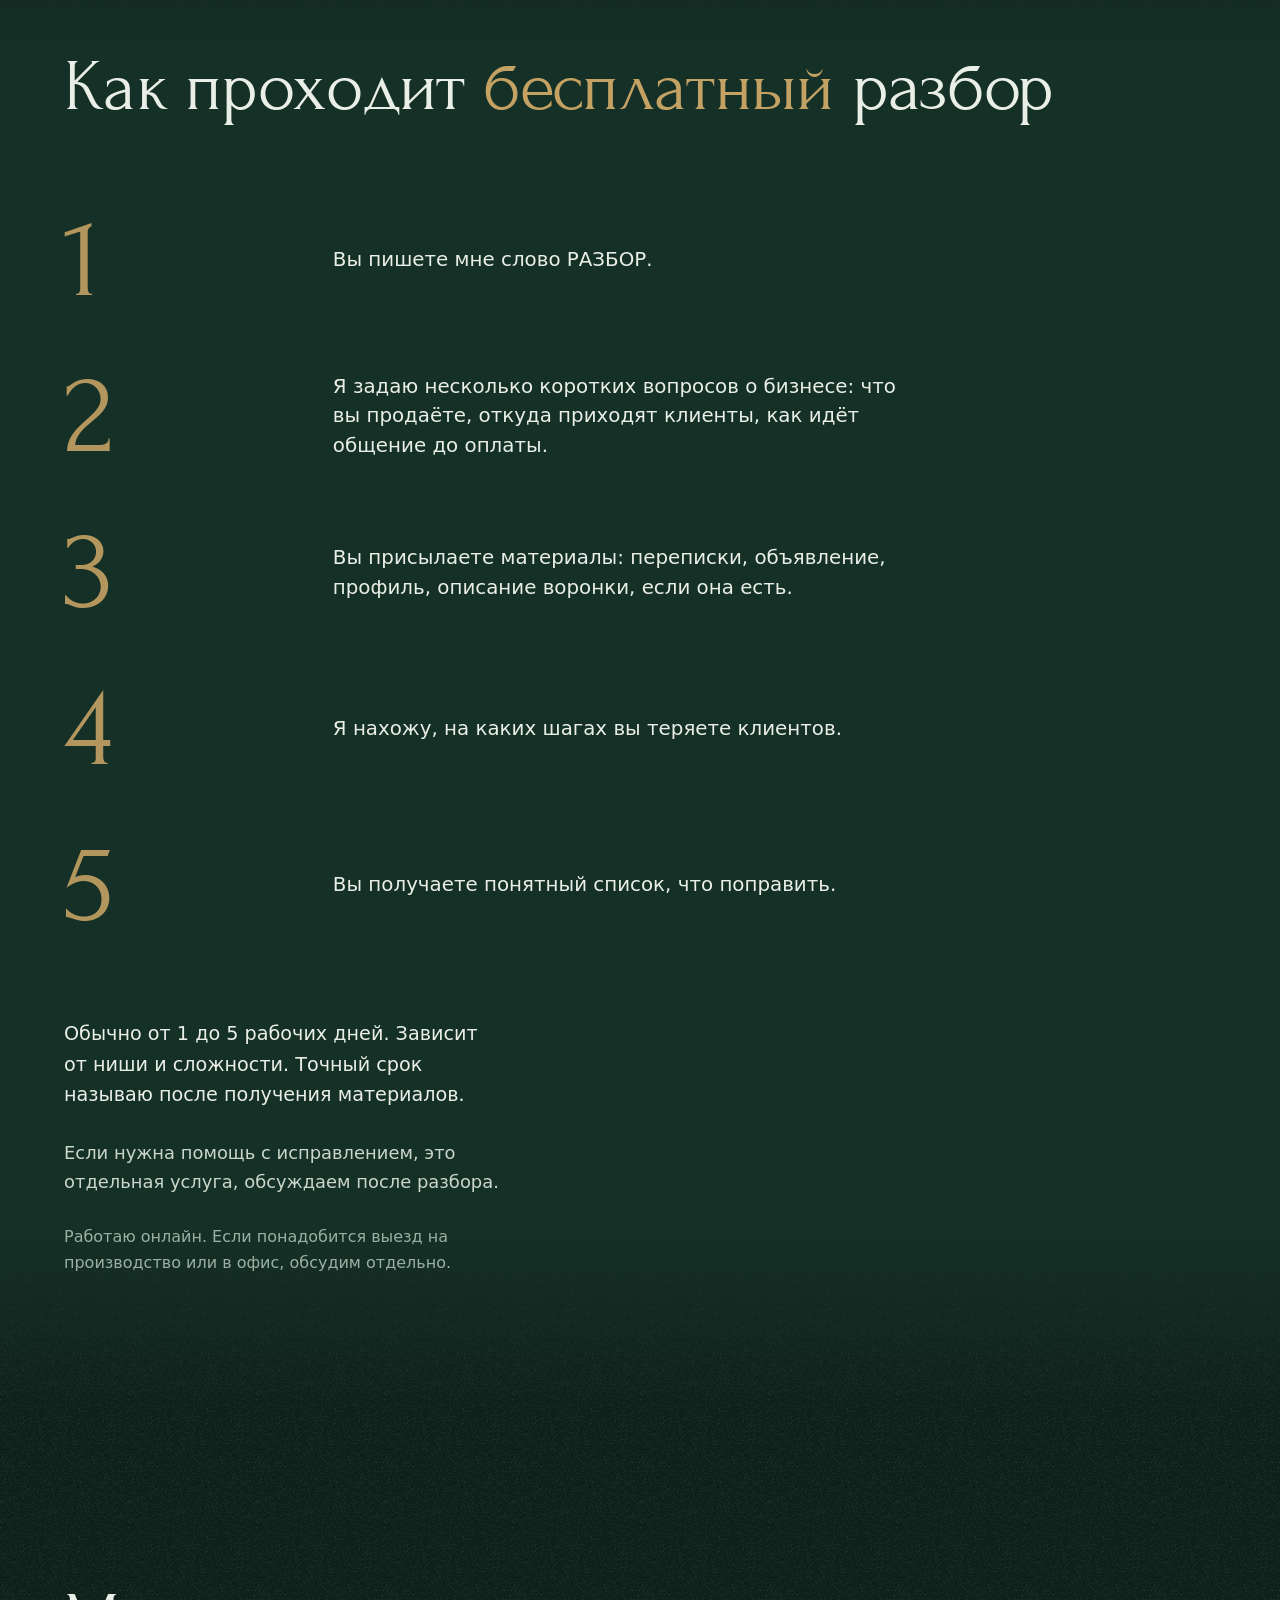
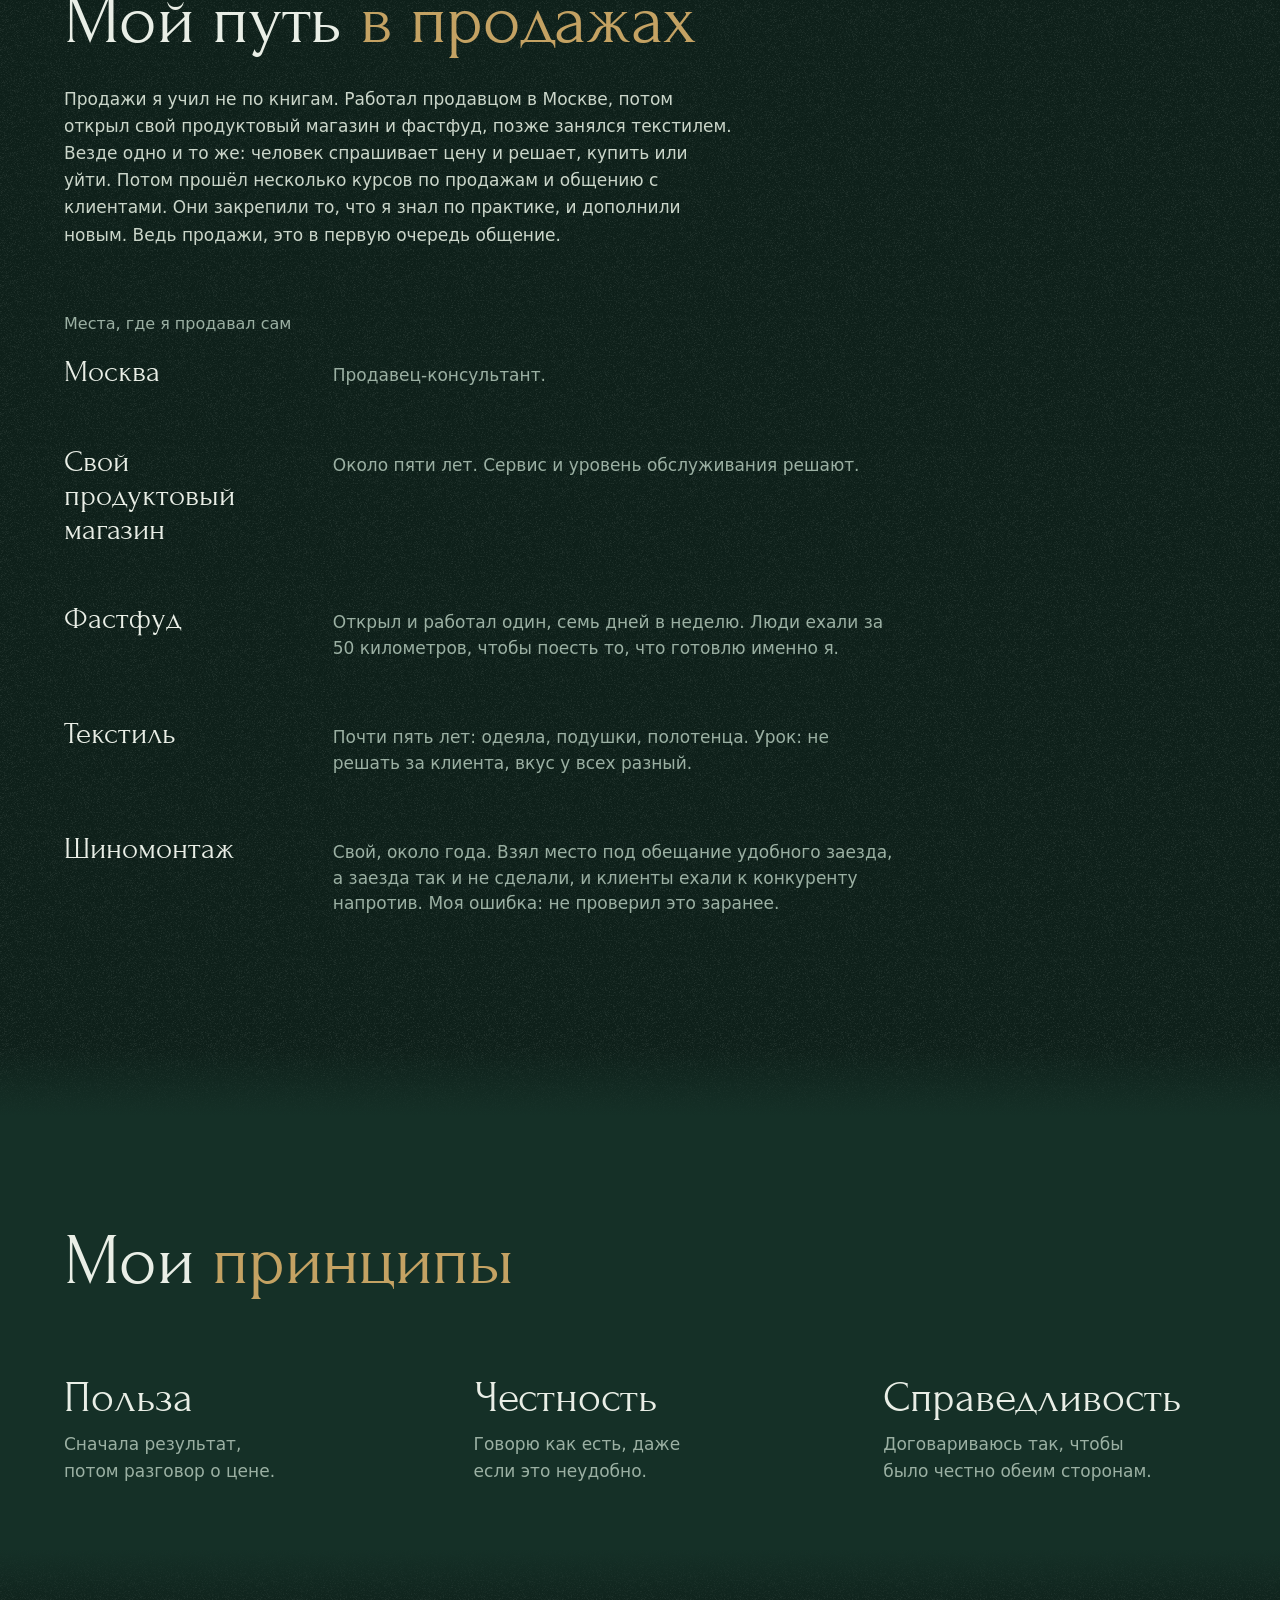
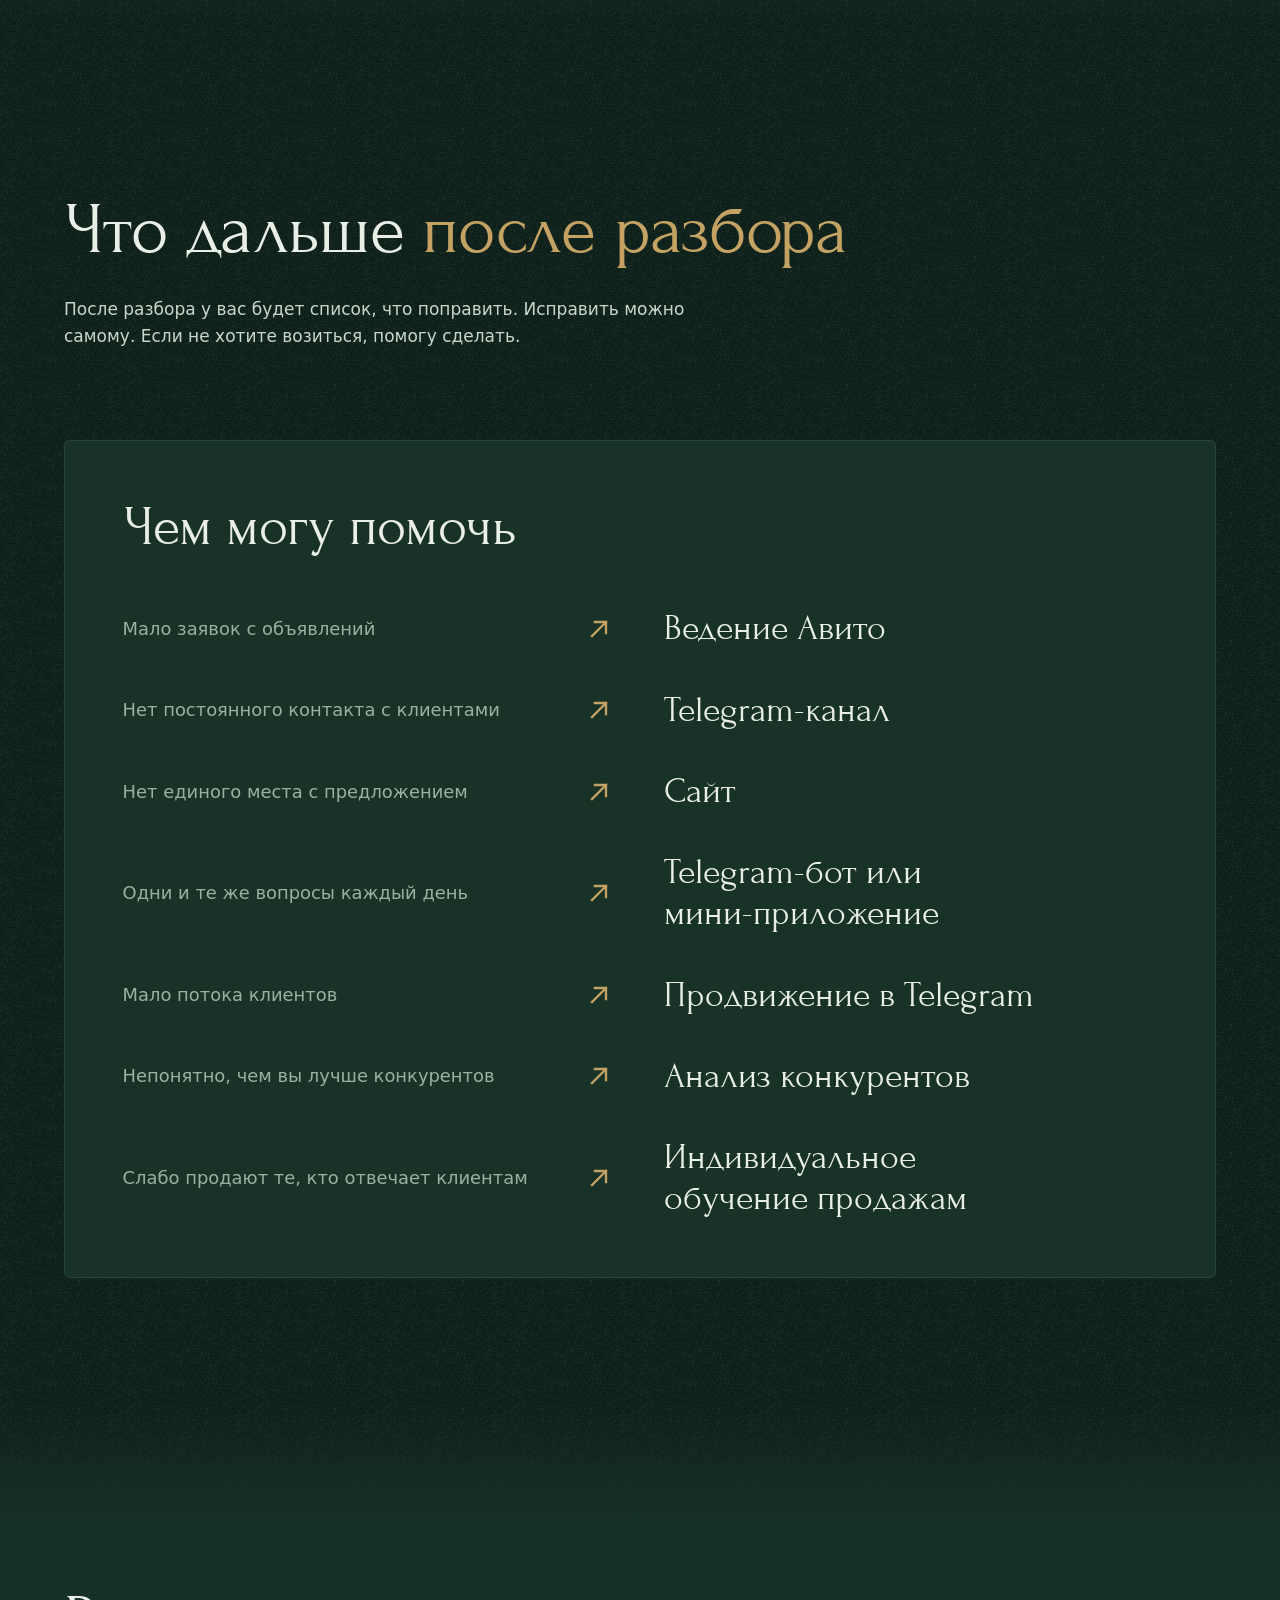
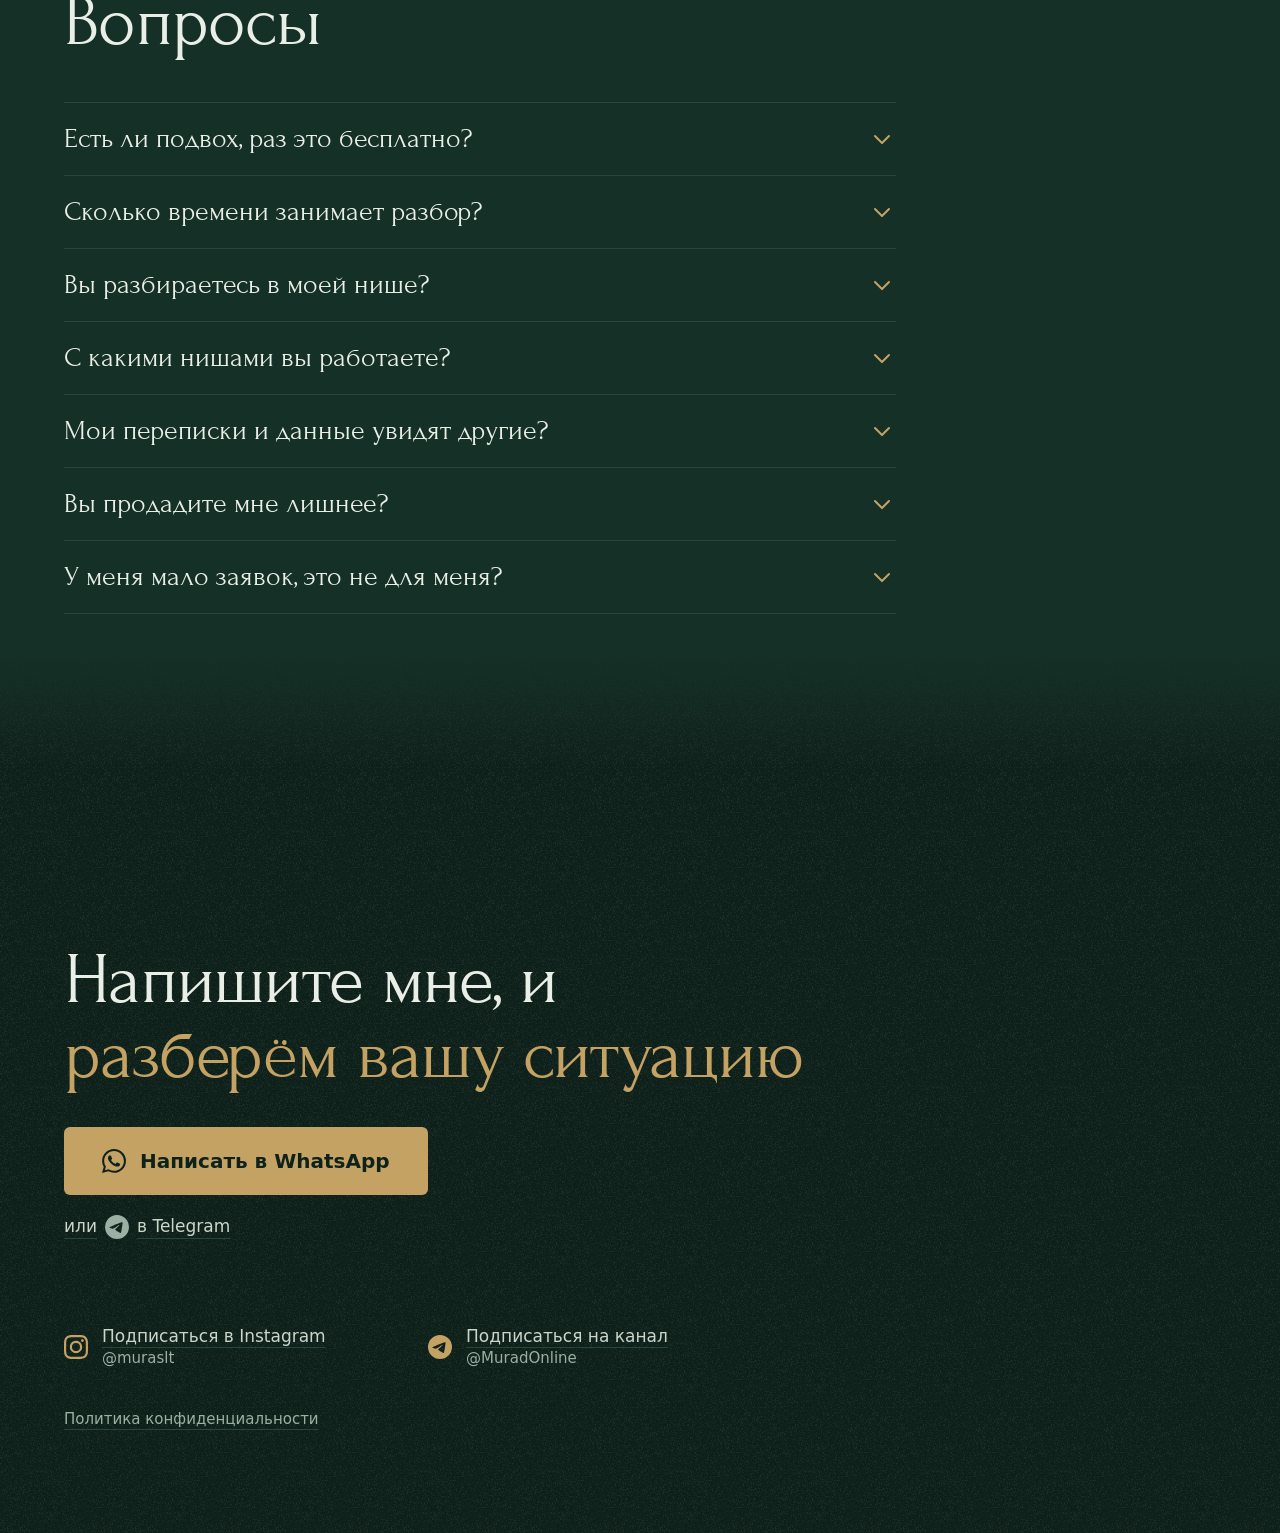
==== commit 1768933d: "Правки 5: страница privacy.html и ссылка на неё в финальном блоке Co-Authored-By: Claude Sonnet 5.5 " ====
--- a/index.html
+++ b/index.html
@@ -224,6 +224,7 @@
       <a href="https://instagram.com/muraslt" target="_blank" rel="noopener"><svg class="ico" aria-hidden="true"><use href="#i-ig"/></svg><span class="social__txt"><span class="social__act">Подписаться в Instagram</span><span class="social__handle">@muraslt</span></span></a>
       <a href="https://t.me/MuradOnline"><svg class="ico" aria-hidden="true"><use href="#i-tg"/></svg><span class="social__txt"><span class="social__act">Подписаться на канал</span><span class="social__handle">@MuradOnline</span></span></a>
     </nav>
+    <a class="legal" href="privacy.html">Политика конфиденциальности</a>
   </div>
 </section>
 
--- a/assets/style.css
+++ b/assets/style.css
@@ -826,3 +826,68 @@
 .path p {
   text-wrap: pretty;
 }
+
+/* ---------- ссылка на политику и страница политики ---------- */
+
+.legal {
+  display: inline-flex;
+  align-items: center;
+  min-height: 48px;
+  margin-top: 16px;
+  color: var(--muted);
+  font-size: 15px;
+  text-decoration: underline;
+  text-decoration-color: var(--edge);
+  text-underline-offset: 5px;
+  transition: color 0.2s ease, text-decoration-color 0.2s ease;
+}
+.legal:hover {
+  color: var(--text-2);
+  text-decoration-color: var(--accent);
+}
+
+.doc {
+  padding-block: clamp(24px, 4vw, 56px) clamp(80px, 12vw, 160px);
+}
+.doc__home {
+  display: inline-flex;
+  align-items: center;
+  min-height: 48px;
+  color: var(--text-2);
+  font: 400 clamp(20px, 2vw, 26px) / 1.2 var(--serif);
+  text-decoration: none;
+  transition: color 0.2s ease;
+}
+.doc__home:hover {
+  color: var(--accent-hover);
+}
+.doc h1 {
+  margin-top: clamp(40px, 7vw, 96px);
+  font: 400 clamp(32px, 6vw, 72px) / 1.04 var(--serif);
+  letter-spacing: -0.01em;
+  max-width: 14em;
+  overflow-wrap: break-word;
+  text-wrap: balance;
+}
+.doc__date {
+  margin-top: 20px;
+  color: var(--muted);
+  font-size: 16px;
+}
+.doc section {
+  margin-top: clamp(36px, 5vw, 64px);
+}
+.doc h2 {
+  font: 400 clamp(24px, 2.6vw, 34px) / 1.15 var(--serif);
+  letter-spacing: 0;
+  max-width: 22em;
+  text-wrap: balance;
+}
+.doc section p {
+  margin-top: 14px;
+  max-width: 62ch;
+  color: var(--text-2);
+  font-size: clamp(17px, 1.3vw, 19px);
+  line-height: 1.6;
+  text-wrap: pretty;
+}
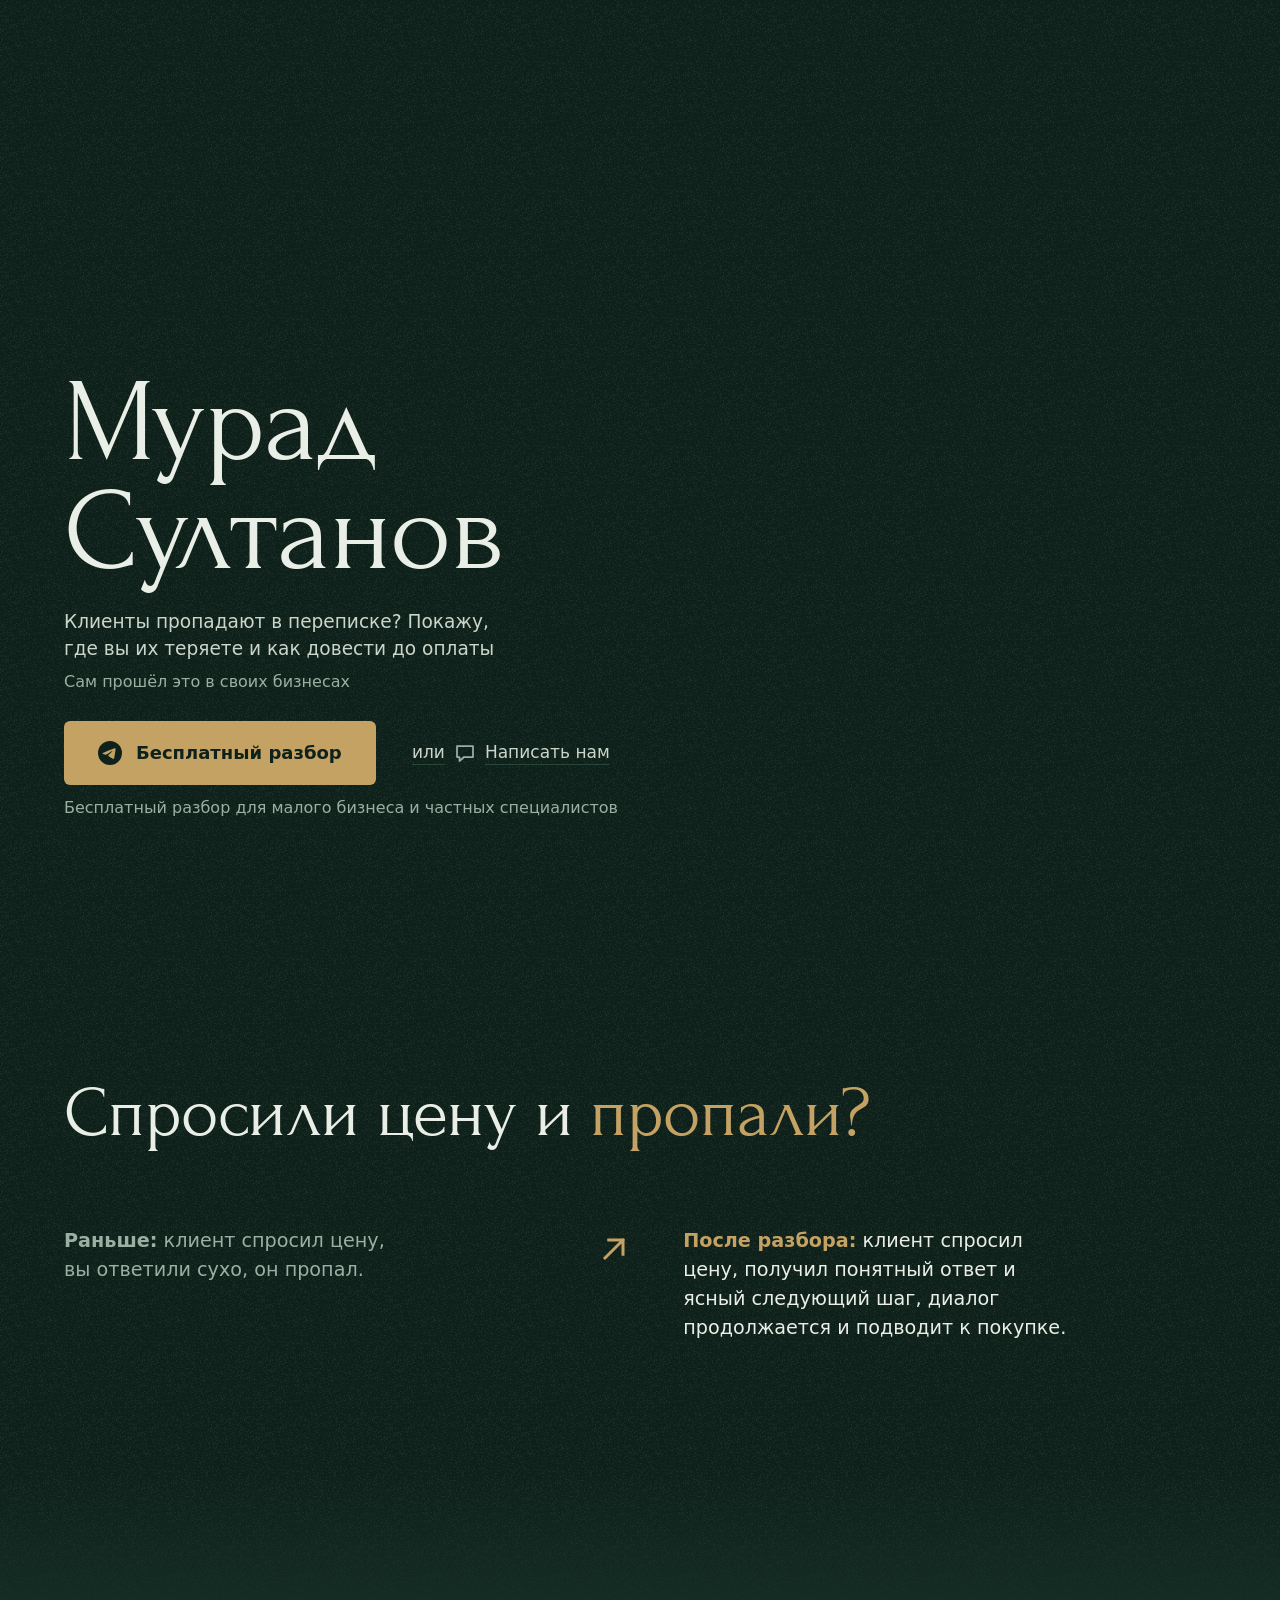
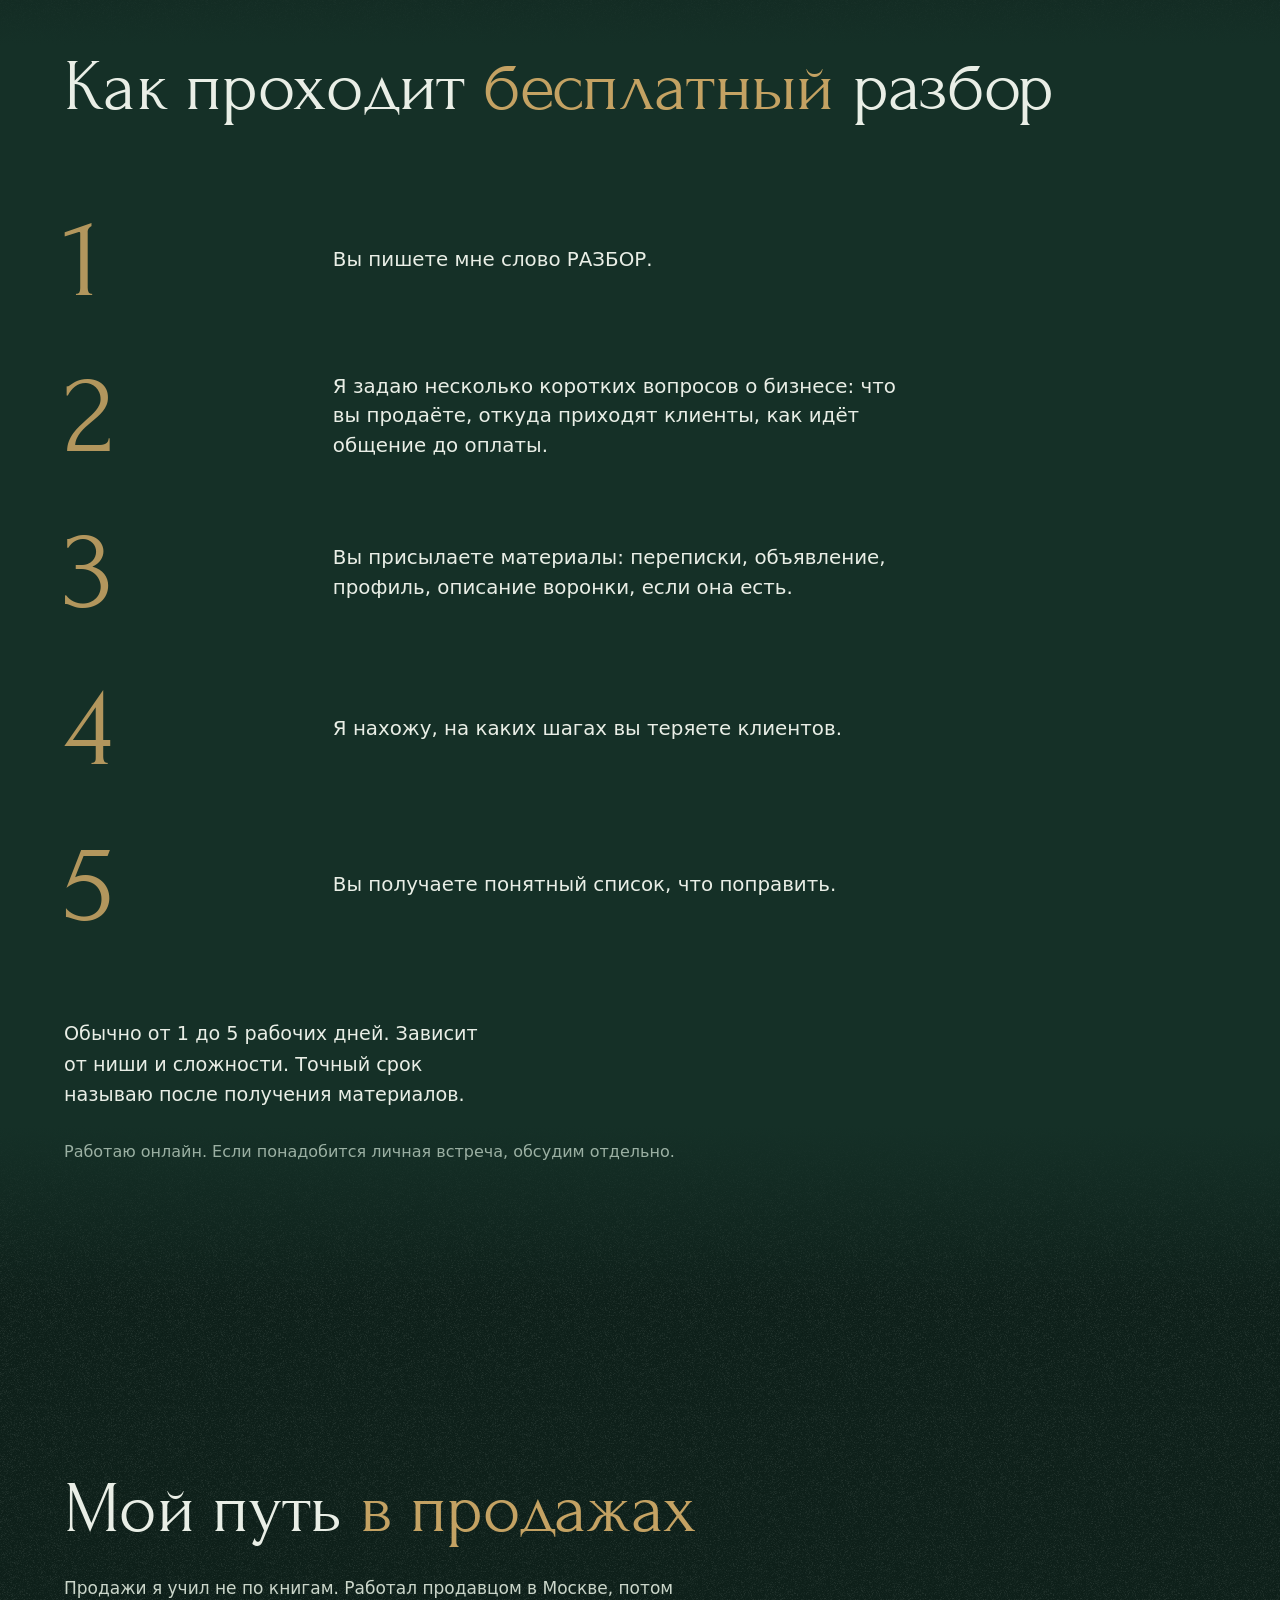
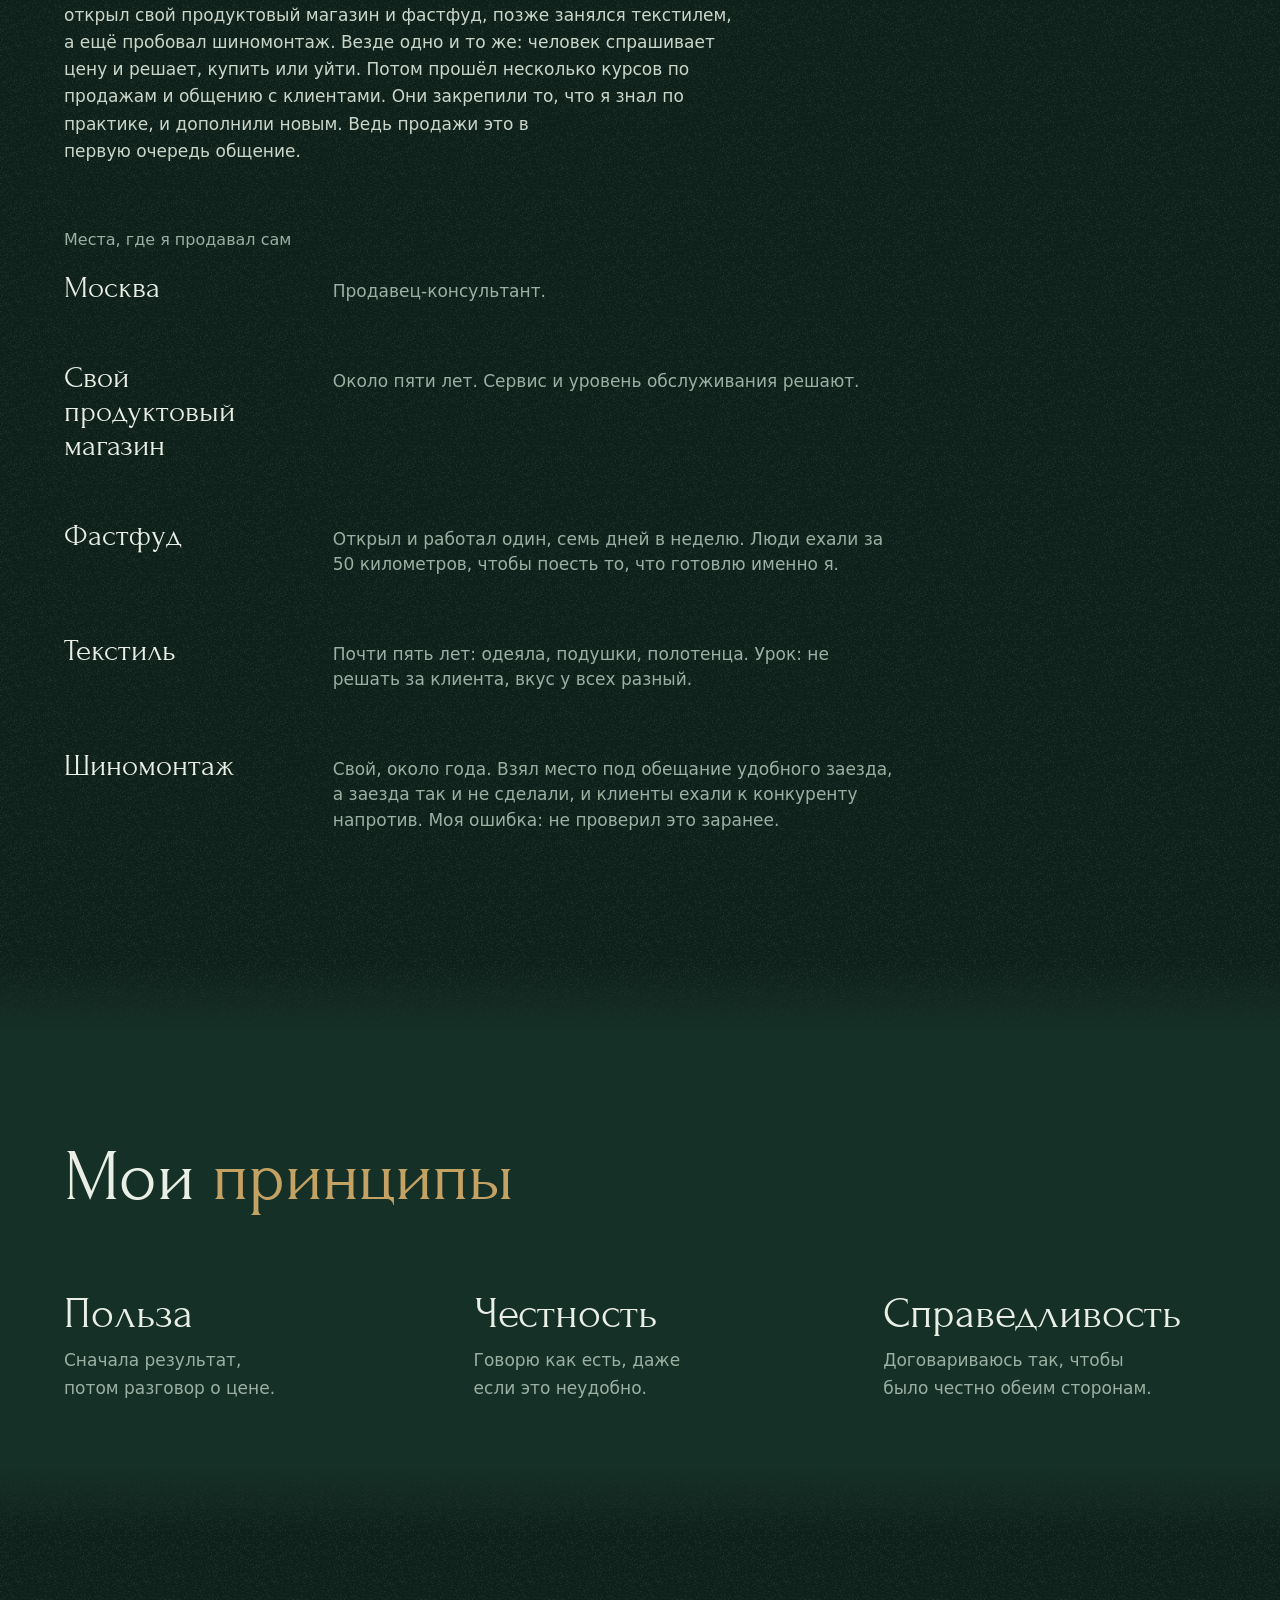
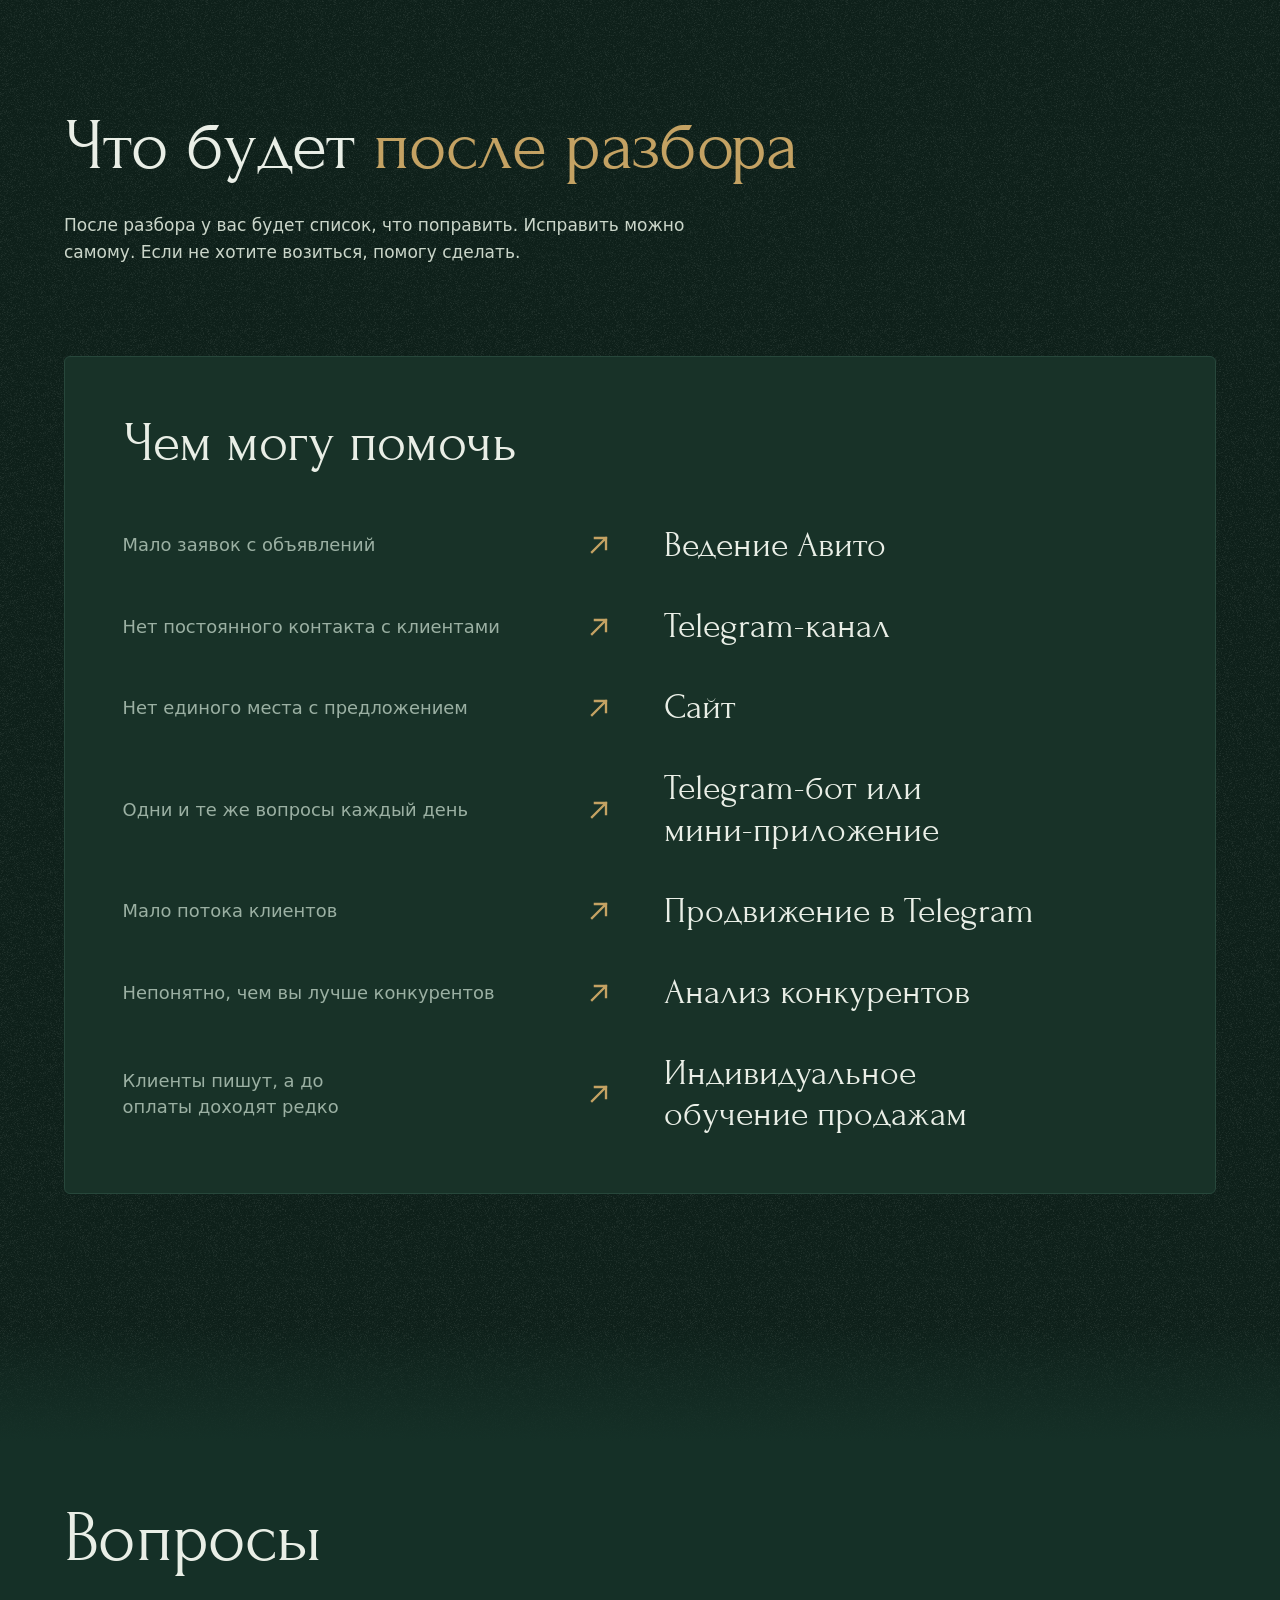
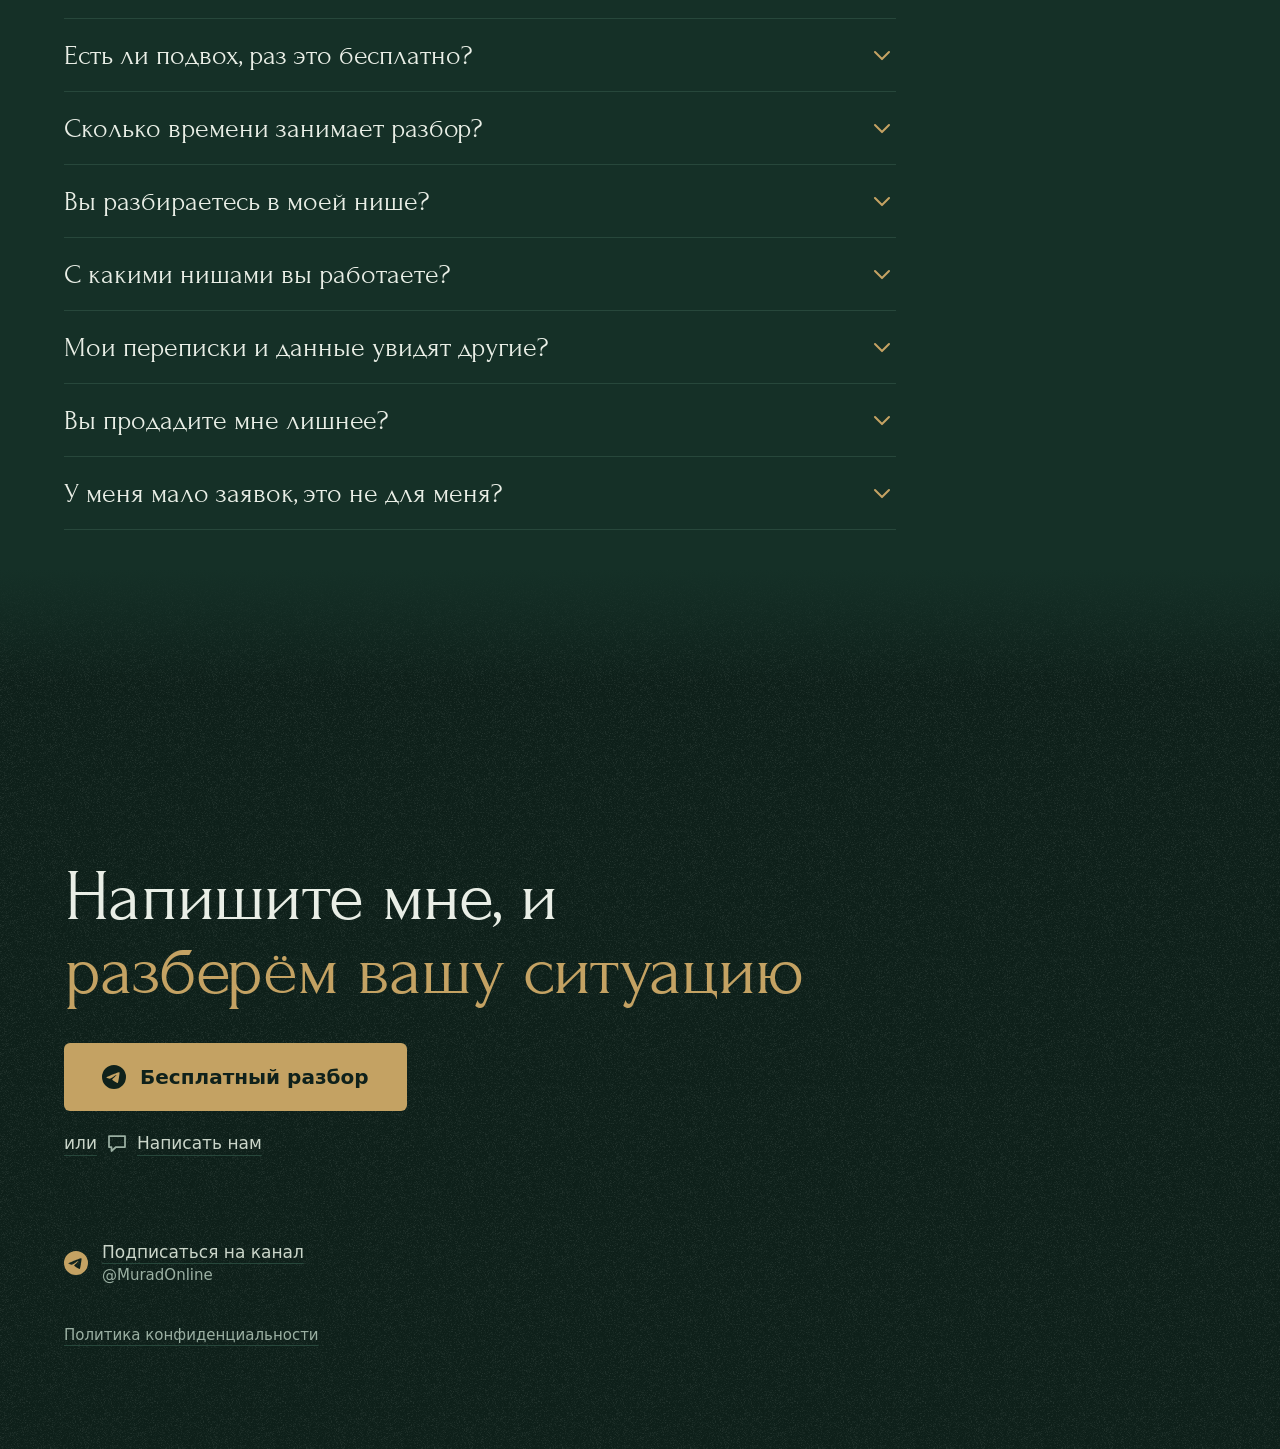
==== commit 66a21d7f: "Правки 6: убран Instagram, Telegram главной кнопкой, WhatsApp без логотипа, правки текстов Co-Author" ====
--- a/index.html
+++ b/index.html
@@ -44,8 +44,7 @@
   <symbol id="i-arrow" viewBox="0 0 24 24"><path d="M6 18 18 6M8.5 6H18v9.5" fill="none" stroke="currentColor" stroke-width="2" stroke-linecap="square"/></symbol>
   <symbol id="i-chev" viewBox="0 0 24 24"><path d="M6 9.5 12 15.5 18 9.5" fill="none" stroke="currentColor" stroke-width="1.75" stroke-linecap="round" stroke-linejoin="round"/></symbol>
   <symbol id="i-tg" viewBox="0 0 24 24"><path d="M11.944 0A12 12 0 0 0 0 12a12 12 0 0 0 12 12 12 12 0 0 0 12-12A12 12 0 0 0 12 0a12 12 0 0 0-.056 0zm4.962 7.224c.1-.002.321.023.465.14a.506.506 0 0 1 .171.325c.016.093.036.306.02.472-.18 1.898-.962 6.502-1.36 8.627-.168.9-.499 1.201-.82 1.23-.696.065-1.225-.46-1.9-.902-1.056-.693-1.653-1.124-2.678-1.8-1.185-.78-.417-1.21.258-1.91.177-.184 3.247-2.977 3.307-3.23.007-.032.014-.15-.056-.212s-.174-.041-.249-.024c-.106.024-1.793 1.14-5.061 3.345-.48.33-.913.49-1.302.48-.428-.008-1.252-.241-1.865-.44-.752-.245-1.349-.374-1.297-.789.027-.216.325-.437.893-.663 3.498-1.524 5.83-2.529 6.998-3.014 3.332-1.386 4.025-1.627 4.476-1.635z"/></symbol>
-  <symbol id="i-ig" viewBox="0 0 24 24"><path d="M7.0301.084c-1.2768.0602-2.1487.264-2.911.5634-.7888.3075-1.4575.72-2.1228 1.3877-.6652.6677-1.075 1.3368-1.3802 2.127-.2954.7638-.4956 1.6365-.552 2.914-.0564 1.2775-.0689 1.6882-.0626 4.947.0062 3.2586.0206 3.6671.0825 4.9473.061 1.2765.264 2.1482.5635 2.9107.308.7889.72 1.4573 1.388 2.1228.6679.6655 1.3365 1.0743 2.1285 1.38.7632.295 1.6361.4961 2.9134.552 1.2773.056 1.6884.069 4.9462.0627 3.2578-.0062 3.668-.0207 4.9478-.0814 1.28-.0607 2.147-.2652 2.9098-.5633.7889-.3086 1.4578-.72 2.1228-1.3881.665-.6682 1.0745-1.3378 1.3795-2.1284.2957-.7632.4966-1.636.552-2.9124.056-1.2809.0692-1.6898.063-4.948-.0063-3.2583-.021-3.6668-.0817-4.9465-.0607-1.2797-.264-2.1487-.5633-2.9117-.3084-.7889-.72-1.4568-1.3876-2.1228C21.2982 1.33 20.628.9208 19.8378.6165 19.074.321 18.2017.1197 16.9244.0645 15.6471.0093 15.236-.005 11.977.0014 8.718.0076 8.31.0215 7.0301.0839m.1402 21.6932c-1.17-.0509-1.8053-.2453-2.2287-.408-.5606-.216-.96-.4771-1.3819-.895-.422-.4178-.6811-.8186-.9-1.378-.1644-.4234-.3624-1.058-.4171-2.228-.0595-1.2645-.072-1.6442-.079-4.848-.007-3.2037.0053-3.583.0607-4.848.05-1.169.2456-1.805.408-2.2282.216-.5613.4762-.96.895-1.3816.4188-.4217.8184-.6814 1.3783-.9003.423-.1651 1.0575-.3614 2.227-.4171 1.2655-.06 1.6447-.072 4.848-.079 3.2033-.007 3.5835.005 4.8495.0608 1.169.0508 1.8053.2445 2.228.408.5608.216.96.4754 1.3816.895.4217.4194.6816.8176.9005 1.3787.1653.4217.3617 1.056.4169 2.2263.0602 1.2655.0739 1.645.0796 4.848.0058 3.203-.0055 3.5834-.061 4.848-.051 1.17-.245 1.8055-.408 2.2294-.216.5604-.4763.96-.8954 1.3814-.419.4215-.8181.6811-1.3783.9-.4224.1649-1.0577.3617-2.2262.4174-1.2656.0595-1.6448.072-4.8493.079-3.2045.007-3.5825-.006-4.848-.0608M16.953 5.5864A1.44 1.44 0 1 0 18.39 4.144a1.44 1.44 0 0 0-1.437 1.4424M5.8385 12.012c.0067 3.4032 2.7706 6.1557 6.173 6.1493 3.4026-.0065 6.157-2.7701 6.1506-6.1733-.0065-3.4032-2.771-6.1565-6.174-6.1498-3.403.0067-6.156 2.771-6.1496 6.1738M8 12.0077a4 4 0 1 1 4.008 3.9921A3.9996 3.9996 0 0 1 8 12.0077"/></symbol>
-  <symbol id="i-wa" viewBox="0 0 24 24"><path d="M17.472 14.382c-.297-.149-1.758-.867-2.03-.967-.273-.099-.471-.148-.67.15-.197.297-.767.966-.94 1.164-.173.199-.347.223-.644.075-.297-.15-1.255-.463-2.39-1.475-.883-.788-1.48-1.761-1.653-2.059-.173-.297-.018-.458.13-.606.134-.133.298-.347.446-.52.149-.174.198-.298.298-.497.099-.198.05-.371-.025-.52-.075-.149-.669-1.612-.916-2.207-.242-.579-.487-.5-.669-.51-.173-.008-.371-.01-.57-.01-.198 0-.52.074-.792.372-.272.297-1.04 1.016-1.04 2.479 0 1.462 1.065 2.875 1.213 3.074.149.198 2.096 3.2 5.077 4.487.709.306 1.262.489 1.694.625.712.227 1.36.195 1.871.118.571-.085 1.758-.719 2.006-1.413.248-.694.248-1.289.173-1.413-.074-.124-.272-.198-.57-.347m-5.421 7.403h-.004a9.87 9.87 0 01-5.031-1.378l-.361-.214-3.741.982.998-3.648-.235-.374a9.86 9.86 0 01-1.51-5.26c.001-5.45 4.436-9.884 9.888-9.884 2.64 0 5.122 1.03 6.988 2.898a9.825 9.825 0 012.893 6.994c-.003 5.45-4.437 9.884-9.885 9.884m8.413-18.297A11.815 11.815 0 0012.05 0C5.495 0 .16 5.335.157 11.892c0 2.096.547 4.142 1.588 5.945L.057 24l6.305-1.654a11.882 11.882 0 005.683 1.448h.005c6.554 0 11.89-5.335 11.893-11.893a11.821 11.821 0 00-3.48-8.413Z"/></symbol>
+  <symbol id="i-chat" viewBox="0 0 24 24"><path d="M4 5h16v11H11l-4.5 4v-4H4z" fill="none" stroke="currentColor" stroke-width="1.75" stroke-linejoin="round"/></symbol>
 </svg>
 
 <main id="top">
@@ -68,8 +67,8 @@
     <p class="hero__lead">Клиенты пропадают в переписке? Покажу, где вы их теряете и как довести до&nbsp;оплаты</p>
     <p class="hero__sub">Сам прошёл это в своих бизнесах</p>
     <div class="hero__cta">
-      <a class="btn" href="https://wa.me/79291993333?text=%D0%90%D1%81%D1%81%D0%B0%D0%BB%D1%8F%D0%BC%D1%83%20%D0%B0%D0%BB%D0%B5%D0%B9%D0%BA%D1%83%D0%BC%21%20%D0%9C%D1%83%D1%80%D0%B0%D0%B4%2C%20%D1%85%D0%BE%D1%87%D1%83%20%D0%B1%D0%B5%D1%81%D0%BF%D0%BB%D0%B0%D1%82%D0%BD%D1%8B%D0%B9%20%D1%80%D0%B0%D0%B7%D0%B1%D0%BE%D1%80." target="_blank" rel="noopener" data-cta="hero"><svg class="ico" aria-hidden="true"><use href="#i-wa"/></svg>Написать в WhatsApp</a>
-      <a class="link" href="https://t.me/muraslt?text=%D0%90%D1%81%D1%81%D0%B0%D0%BB%D1%8F%D0%BC%D1%83%20%D0%B0%D0%BB%D0%B5%D0%B9%D0%BA%D1%83%D0%BC%21%20%D0%9C%D1%83%D1%80%D0%B0%D0%B4%2C%20%D1%85%D0%BE%D1%87%D1%83%20%D0%B1%D0%B5%D1%81%D0%BF%D0%BB%D0%B0%D1%82%D0%BD%D1%8B%D0%B9%20%D1%80%D0%B0%D0%B7%D0%B1%D0%BE%D1%80."><span>или</span><svg class="ico ico--tg" aria-hidden="true"><use href="#i-tg"/></svg><span>в Telegram</span></a>
+      <a class="btn" href="https://t.me/muraslt?text=%D0%90%D1%81%D1%81%D0%B0%D0%BB%D1%8F%D0%BC%D1%83%20%D0%B0%D0%BB%D0%B5%D0%B9%D0%BA%D1%83%D0%BC%21%20%D0%9C%D1%83%D1%80%D0%B0%D0%B4%2C%20%D1%85%D0%BE%D1%87%D1%83%20%D0%B1%D0%B5%D1%81%D0%BF%D0%BB%D0%B0%D1%82%D0%BD%D1%8B%D0%B9%20%D0%A0%D0%90%D0%97%D0%91%D0%9E%D0%A0." data-cta="hero"><svg class="ico" aria-hidden="true"><use href="#i-tg"/></svg>Бесплатный разбор</a>
+      <a class="link" href="https://wa.me/79291993333?text=%D0%90%D1%81%D1%81%D0%B0%D0%BB%D1%8F%D0%BC%D1%83%20%D0%B0%D0%BB%D0%B5%D0%B9%D0%BA%D1%83%D0%BC%21%20%D0%9C%D1%83%D1%80%D0%B0%D0%B4%2C%20%D1%85%D0%BE%D1%87%D1%83%20%D0%B1%D0%B5%D1%81%D0%BF%D0%BB%D0%B0%D1%82%D0%BD%D1%8B%D0%B9%20%D0%A0%D0%90%D0%97%D0%91%D0%9E%D0%A0." target="_blank" rel="noopener" aria-label="Написать в мессенджере"><span>или</span><svg class="ico ico--chat" aria-hidden="true"><use href="#i-chat"/></svg><span>Написать нам</span></a>
       <p class="hero__note">Бесплатный разбор для малого бизнеса и частных специалистов</p>
     </div>
   </div>
@@ -99,8 +98,7 @@
       <li data-reveal><p>Вы получаете понятный список, что&nbsp;поправить.</p></li>
     </ol>
     <p class="timing" data-reveal>Обычно от 1 до 5 рабочих дней. Зависит от ниши и сложности. Точный срок называю после получения материалов.</p>
-    <p class="after-help" data-reveal>Если нужна помощь с исправлением, это отдельная&nbsp;услуга, обсуждаем после&nbsp;разбора.</p>
-    <p class="fineprint" data-reveal>Работаю онлайн. Если понадобится выезд на производство или в офис, обсудим&nbsp;отдельно.</p>
+    <p class="fineprint" data-reveal>Работаю онлайн. Если понадобится личная встреча, обсудим&nbsp;отдельно.</p>
   </div>
 </section>
 
@@ -108,7 +106,7 @@
 <section class="section" aria-labelledby="h-path">
   <div class="wrap">
     <h2 id="h-path" data-reveal>Мой путь <em>в продажах</em></h2>
-    <p class="lead" data-reveal>Продажи я учил не по книгам. Работал продавцом в Москве, потом открыл свой продуктовый магазин и фастфуд, позже занялся текстилем. Везде одно и то же: человек спрашивает цену и решает, купить или уйти. Потом прошёл несколько курсов по продажам и общению с клиентами. Они закрепили то, что я знал по практике, и дополнили новым. Ведь продажи, это в первую&nbsp;очередь&nbsp;общение.</p>
+    <p class="lead" data-reveal>Продажи я учил не по книгам. Работал продавцом в Москве, потом открыл свой продуктовый магазин и фастфуд, позже занялся текстилем, а ещё пробовал шиномонтаж. Везде одно и то же: человек спрашивает цену и решает, купить или уйти. Потом прошёл несколько курсов по продажам и общению с клиентами. Они закрепили то, что я знал по практике, и дополнили новым. Ведь продажи это в первую&nbsp;очередь&nbsp;общение.</p>
     <p class="path__cap" data-reveal>Места, где я продавал сам</p>
     <ol class="path">
       <li data-reveal><h3>Москва</h3><p>Продавец-консультант.</p></li>
@@ -135,7 +133,7 @@
 <!-- ====== Что дальше после&nbsp;разбора + Чем могу помочь ====== -->
 <section class="section" aria-labelledby="h-next">
   <div class="wrap">
-    <h2 id="h-next" data-reveal>Что дальше <em>после&nbsp;разбора</em></h2>
+    <h2 id="h-next" data-reveal>Что будет <em>после&nbsp;разбора</em></h2>
     <p class="lead" data-reveal>После&nbsp;разбора у вас будет список, что&nbsp;поправить. Исправить можно самому. Если не хотите возиться, помогу сделать.</p>
 
     <div class="island" data-reveal>
@@ -147,7 +145,7 @@
         <div><dt>Одни и те же вопросы каждый&nbsp;день</dt><svg class="arr" aria-hidden="true"><use href="#i-arrow"/></svg><dd>Telegram-бот или мини-приложение</dd></div>
         <div><dt>Мало потока клиентов</dt><svg class="arr" aria-hidden="true"><use href="#i-arrow"/></svg><dd>Продвижение в Telegram</dd></div>
         <div><dt>Непонятно, чем вы лучше конкурентов</dt><svg class="arr" aria-hidden="true"><use href="#i-arrow"/></svg><dd>Анализ конкурентов</dd></div>
-        <div><dt>Слабо продают те, кто отвечает клиентам</dt><svg class="arr" aria-hidden="true"><use href="#i-arrow"/></svg><dd>Индивидуальное обучение продажам</dd></div>
+        <div><dt>Клиенты пишут, а до оплаты доходят редко</dt><svg class="arr" aria-hidden="true"><use href="#i-arrow"/></svg><dd>Индивидуальное обучение продажам</dd></div>
       </dl>
     </div>
   </div>
@@ -164,11 +162,11 @@
       </details>
       <details>
         <summary>Сколько времени занимает разбор? <svg class="chev" aria-hidden="true"><use href="#i-chev"/></svg></summary>
-        <p>Обычно от 1 до 5 рабочих дней. Зависит от ниши и сложности: если бизнес масштабный или нишу нужно изучать дольше, например онлайн-бизнес по всей стране, понадобится больше времени. Точный срок называю после получения материалов, до&nbsp;начала&nbsp;работы.</p>
+        <p>Обычно от 1 до 5 рабочих дней. Если бизнес масштабный или нишу нужно изучать дольше, например онлайн-бизнес по всей стране, понадобится больше времени. Точный срок называю после получения материалов, до&nbsp;начала&nbsp;работы.</p>
       </details>
       <details>
         <summary>Вы разбираетесь в моей&nbsp;нише? <svg class="chev" aria-hidden="true"><use href="#i-chev"/></svg></summary>
-        <p>Нишу изучаю по вашим ответам и материалам. Продажи везде устроены похоже: человек написал, получил ответ, решил, платить или нет. Сам прошёл это в магазине, общепите и текстиле.</p>
+        <p>Нишу изучаю по вашим ответам и материалам. Продажи везде устроены похоже: человек написал, получил ответ, решил, платить или нет. Сам прошёл это в магазине, общепите, текстиле и шиномонтаже.</p>
       </details>
       <details>
         <summary>С какими нишами вы работаете? <svg class="chev" aria-hidden="true"><use href="#i-chev"/></svg></summary>
@@ -217,11 +215,10 @@
 <section class="section contact" id="contacts" aria-labelledby="h-contact">
   <div class="wrap">
     <h2 id="h-contact" data-reveal>Напишите мне, и <em>разберём вашу ситуацию</em></h2>
-    <a class="btn" href="https://wa.me/79291993333?text=%D0%90%D1%81%D1%81%D0%B0%D0%BB%D1%8F%D0%BC%D1%83%20%D0%B0%D0%BB%D0%B5%D0%B9%D0%BA%D1%83%D0%BC%21%20%D0%9C%D1%83%D1%80%D0%B0%D0%B4%2C%20%D1%85%D0%BE%D1%87%D1%83%20%D0%B1%D0%B5%D1%81%D0%BF%D0%BB%D0%B0%D1%82%D0%BD%D1%8B%D0%B9%20%D1%80%D0%B0%D0%B7%D0%B1%D0%BE%D1%80." target="_blank" rel="noopener" data-cta="final"><svg class="ico" aria-hidden="true"><use href="#i-wa"/></svg>Написать в WhatsApp</a>
-    <p class="contact__alt"><a class="link" href="https://t.me/muraslt?text=%D0%90%D1%81%D1%81%D0%B0%D0%BB%D1%8F%D0%BC%D1%83%20%D0%B0%D0%BB%D0%B5%D0%B9%D0%BA%D1%83%D0%BC%21%20%D0%9C%D1%83%D1%80%D0%B0%D0%B4%2C%20%D1%85%D0%BE%D1%87%D1%83%20%D0%B1%D0%B5%D1%81%D0%BF%D0%BB%D0%B0%D1%82%D0%BD%D1%8B%D0%B9%20%D1%80%D0%B0%D0%B7%D0%B1%D0%BE%D1%80."><span>или</span><svg class="ico ico--tg" aria-hidden="true"><use href="#i-tg"/></svg><span>в Telegram</span></a></p>
+    <a class="btn" href="https://t.me/muraslt?text=%D0%90%D1%81%D1%81%D0%B0%D0%BB%D1%8F%D0%BC%D1%83%20%D0%B0%D0%BB%D0%B5%D0%B9%D0%BA%D1%83%D0%BC%21%20%D0%9C%D1%83%D1%80%D0%B0%D0%B4%2C%20%D1%85%D0%BE%D1%87%D1%83%20%D0%B1%D0%B5%D1%81%D0%BF%D0%BB%D0%B0%D1%82%D0%BD%D1%8B%D0%B9%20%D0%A0%D0%90%D0%97%D0%91%D0%9E%D0%A0." data-cta="final"><svg class="ico" aria-hidden="true"><use href="#i-tg"/></svg>Бесплатный разбор</a>
+    <p class="contact__alt"><a class="link" href="https://wa.me/79291993333?text=%D0%90%D1%81%D1%81%D0%B0%D0%BB%D1%8F%D0%BC%D1%83%20%D0%B0%D0%BB%D0%B5%D0%B9%D0%BA%D1%83%D0%BC%21%20%D0%9C%D1%83%D1%80%D0%B0%D0%B4%2C%20%D1%85%D0%BE%D1%87%D1%83%20%D0%B1%D0%B5%D1%81%D0%BF%D0%BB%D0%B0%D1%82%D0%BD%D1%8B%D0%B9%20%D0%A0%D0%90%D0%97%D0%91%D0%9E%D0%A0." target="_blank" rel="noopener" aria-label="Написать в мессенджере"><span>или</span><svg class="ico ico--chat" aria-hidden="true"><use href="#i-chat"/></svg><span>Написать нам</span></a></p>
 
     <nav class="social" aria-label="Соцсети">
-      <a href="https://instagram.com/muraslt" target="_blank" rel="noopener"><svg class="ico" aria-hidden="true"><use href="#i-ig"/></svg><span class="social__txt"><span class="social__act">Подписаться в Instagram</span><span class="social__handle">@muraslt</span></span></a>
       <a href="https://t.me/MuradOnline"><svg class="ico" aria-hidden="true"><use href="#i-tg"/></svg><span class="social__txt"><span class="social__act">Подписаться на канал</span><span class="social__handle">@MuradOnline</span></span></a>
     </nav>
     <a class="legal" href="privacy.html">Политика конфиденциальности</a>
@@ -231,7 +228,7 @@
 </main>
 
 <div class="sticky" id="sticky">
-  <a class="btn" href="https://wa.me/79291993333?text=%D0%90%D1%81%D1%81%D0%B0%D0%BB%D1%8F%D0%BC%D1%83%20%D0%B0%D0%BB%D0%B5%D0%B9%D0%BA%D1%83%D0%BC%21%20%D0%9C%D1%83%D1%80%D0%B0%D0%B4%2C%20%D1%85%D0%BE%D1%87%D1%83%20%D0%B1%D0%B5%D1%81%D0%BF%D0%BB%D0%B0%D1%82%D0%BD%D1%8B%D0%B9%20%D1%80%D0%B0%D0%B7%D0%B1%D0%BE%D1%80." target="_blank" rel="noopener" data-cta="sticky"><svg class="ico" aria-hidden="true"><use href="#i-wa"/></svg>Написать в WhatsApp</a>
+  <a class="btn" href="https://t.me/muraslt?text=%D0%90%D1%81%D1%81%D0%B0%D0%BB%D1%8F%D0%BC%D1%83%20%D0%B0%D0%BB%D0%B5%D0%B9%D0%BA%D1%83%D0%BC%21%20%D0%9C%D1%83%D1%80%D0%B0%D0%B4%2C%20%D1%85%D0%BE%D1%87%D1%83%20%D0%B1%D0%B5%D1%81%D0%BF%D0%BB%D0%B0%D1%82%D0%BD%D1%8B%D0%B9%20%D0%A0%D0%90%D0%97%D0%91%D0%9E%D0%A0." data-cta="sticky"><svg class="ico" aria-hidden="true"><use href="#i-tg"/></svg>Бесплатный разбор</a>
 </div>
 
 </body>
--- a/assets/style.css
+++ b/assets/style.css
@@ -175,11 +175,11 @@
   color: var(--text);
   text-decoration-color: var(--accent);
 }
-.link .ico--tg {
+.link .ico--chat {
   color: var(--muted);
   transition: color 0.2s ease;
 }
-.link:hover .ico--tg {
+.link:hover .ico--chat {
   color: var(--text-2);
 }
 .link:hover .arr {
@@ -465,12 +465,6 @@
   font-size: clamp(18px, 1.5vw, 21px);
   color: var(--text);
 }
-.after-help {
-  margin-top: 28px;
-  max-width: 62ch;
-  color: var(--text-2);
-  font-size: clamp(17px, 1.4vw, 20px);
-}
 .fineprint {
   margin-top: 28px;
   max-width: 62ch;
@@ -734,12 +728,6 @@
 }
 .social .ico {
   color: var(--accent);
-}
-@media (min-width: 900px) {
-  .social {
-    grid-template-columns: repeat(2, max-content);
-    column-gap: clamp(48px, 8vw, 120px);
-  }
 }
 
 /* ---------- липкая кнопка на телефоне ---------- */
@@ -814,7 +802,6 @@
 .hero__sub,
 .hero__note,
 .timing,
-.after-help,
 .fineprint,
 .path__cap,
 .hero__lead,
